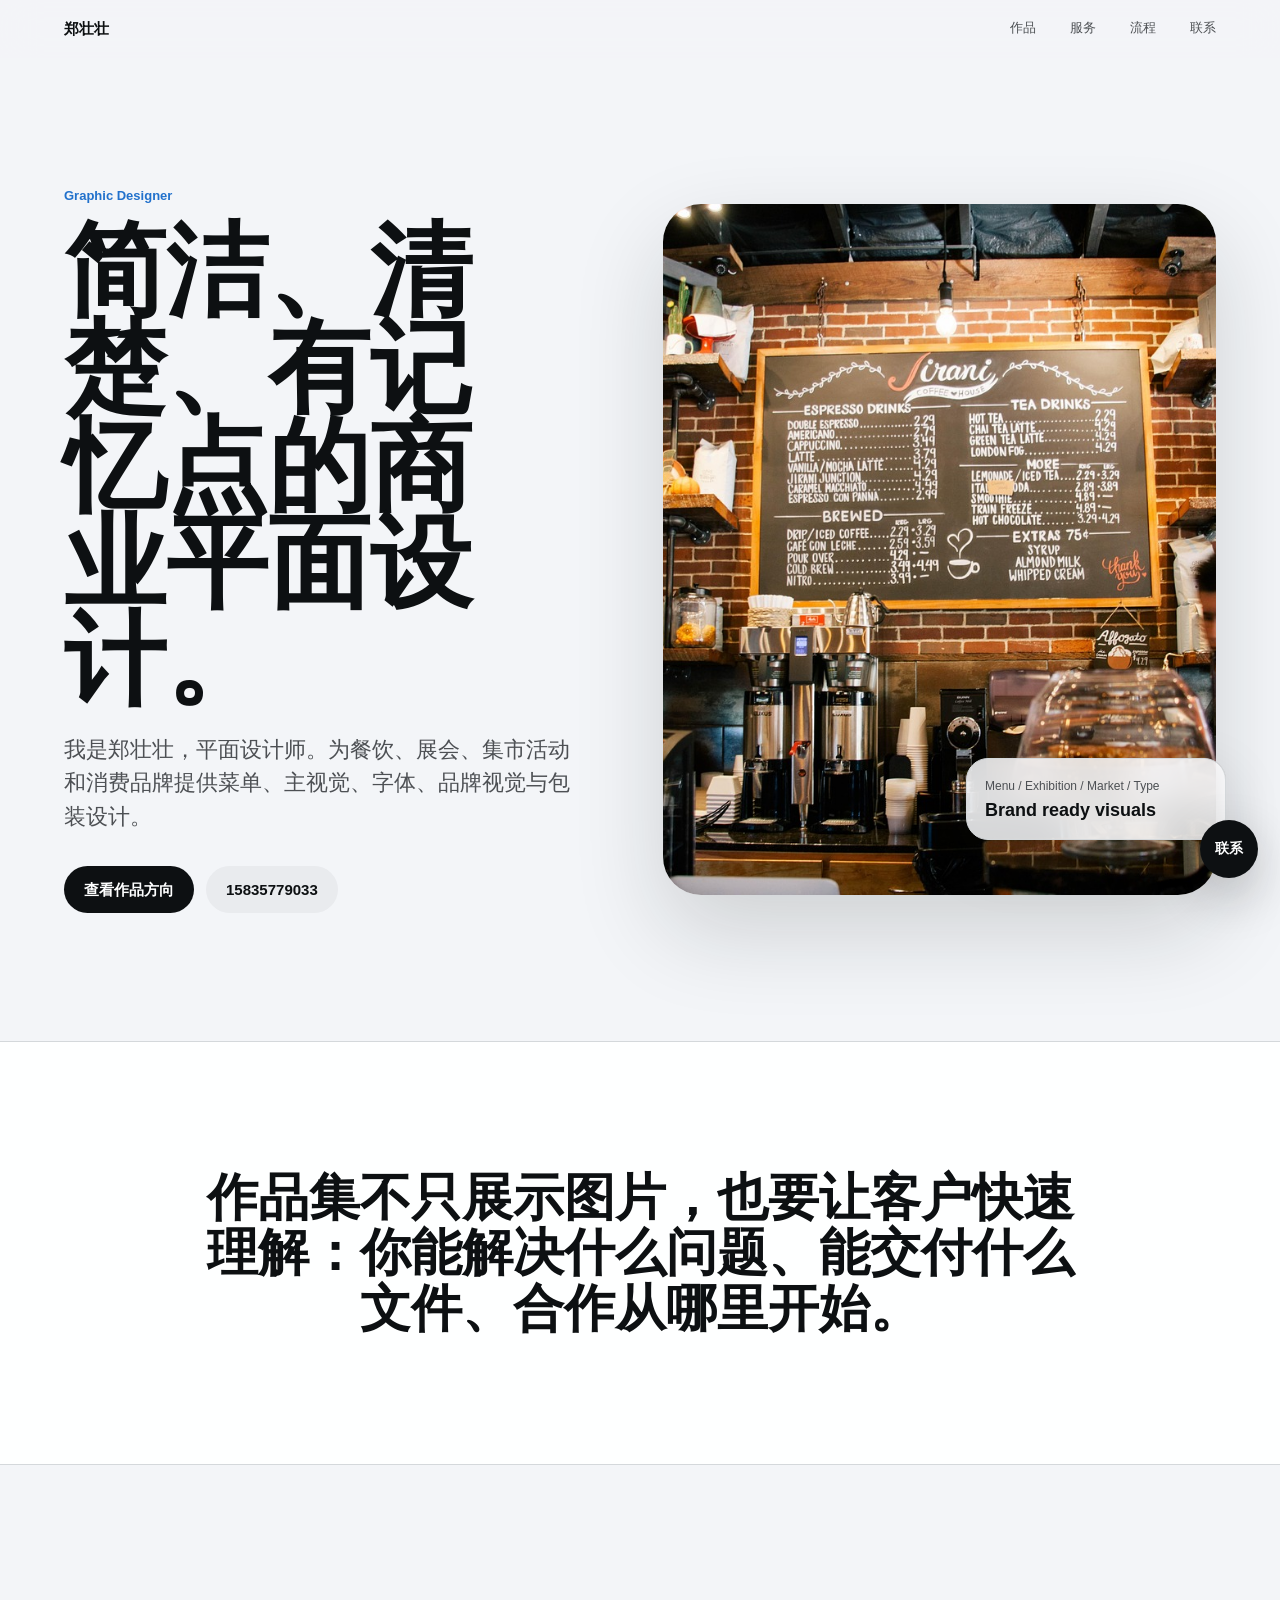
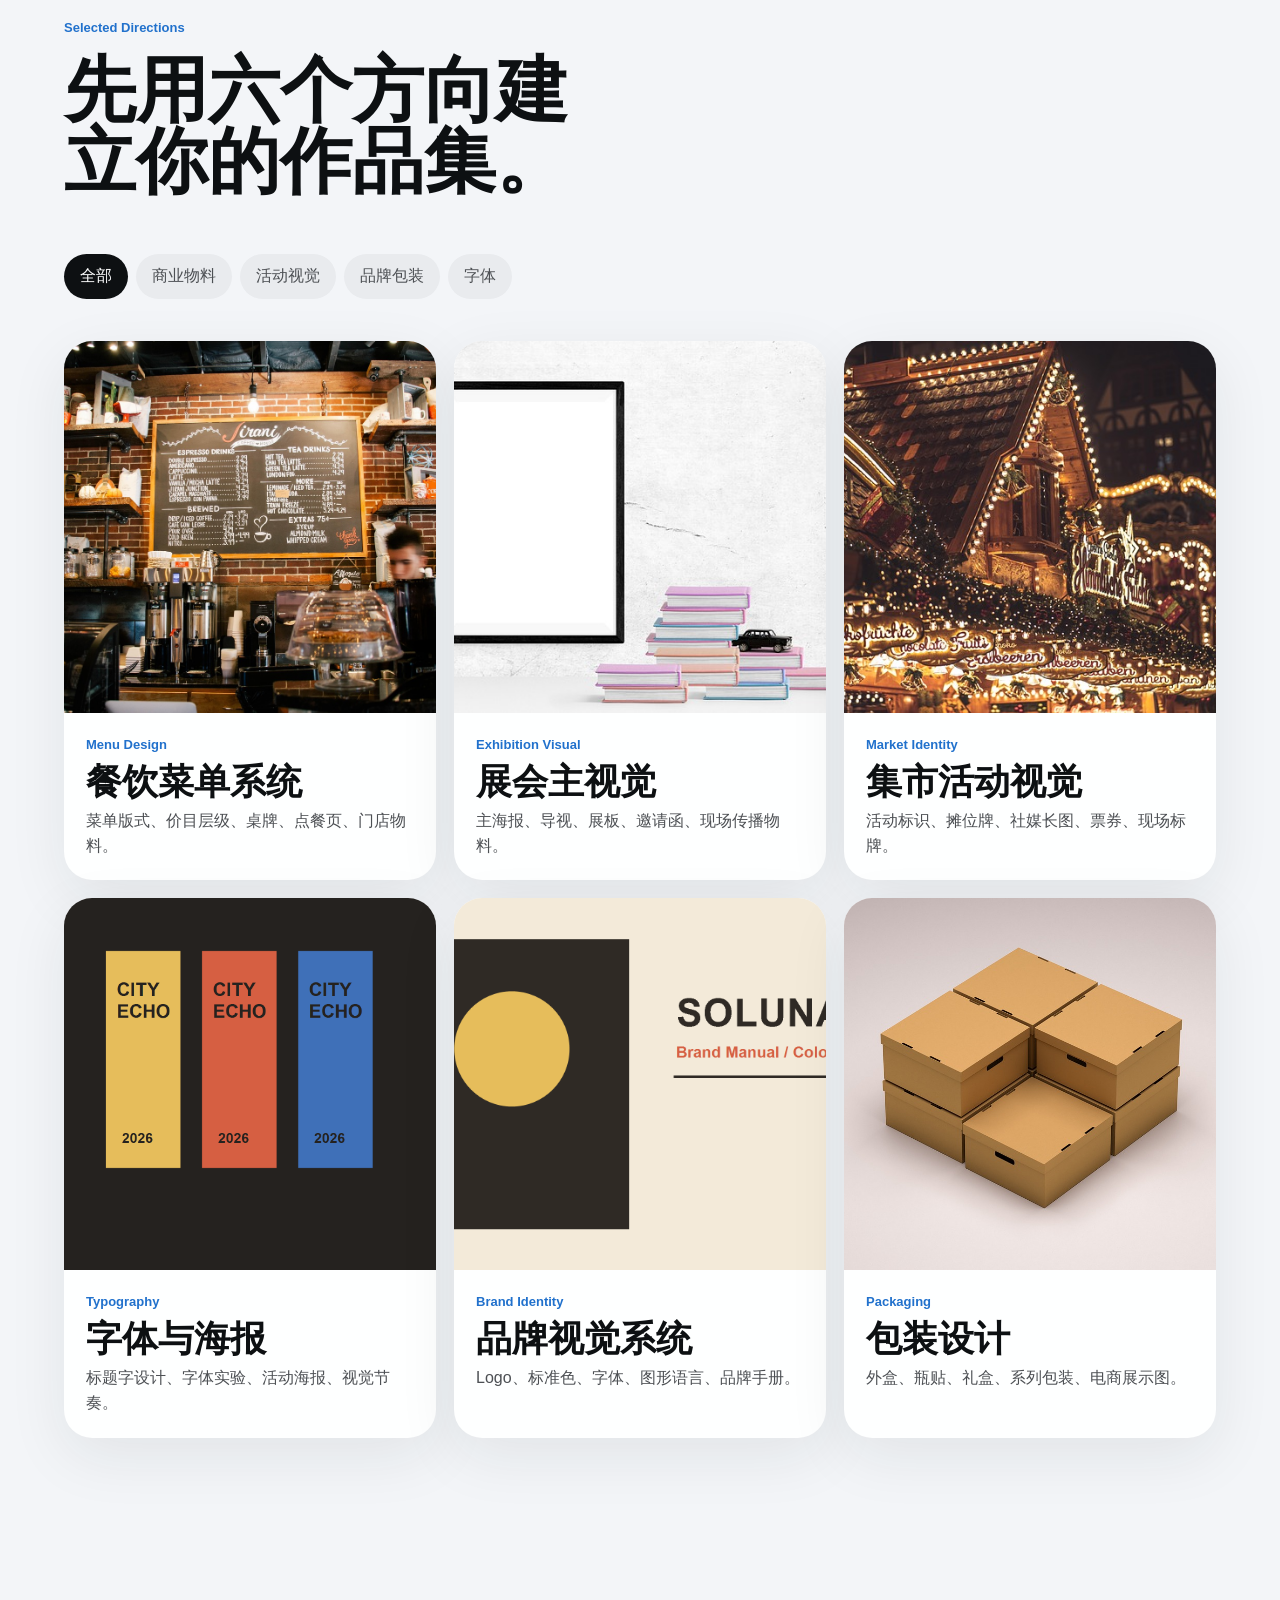
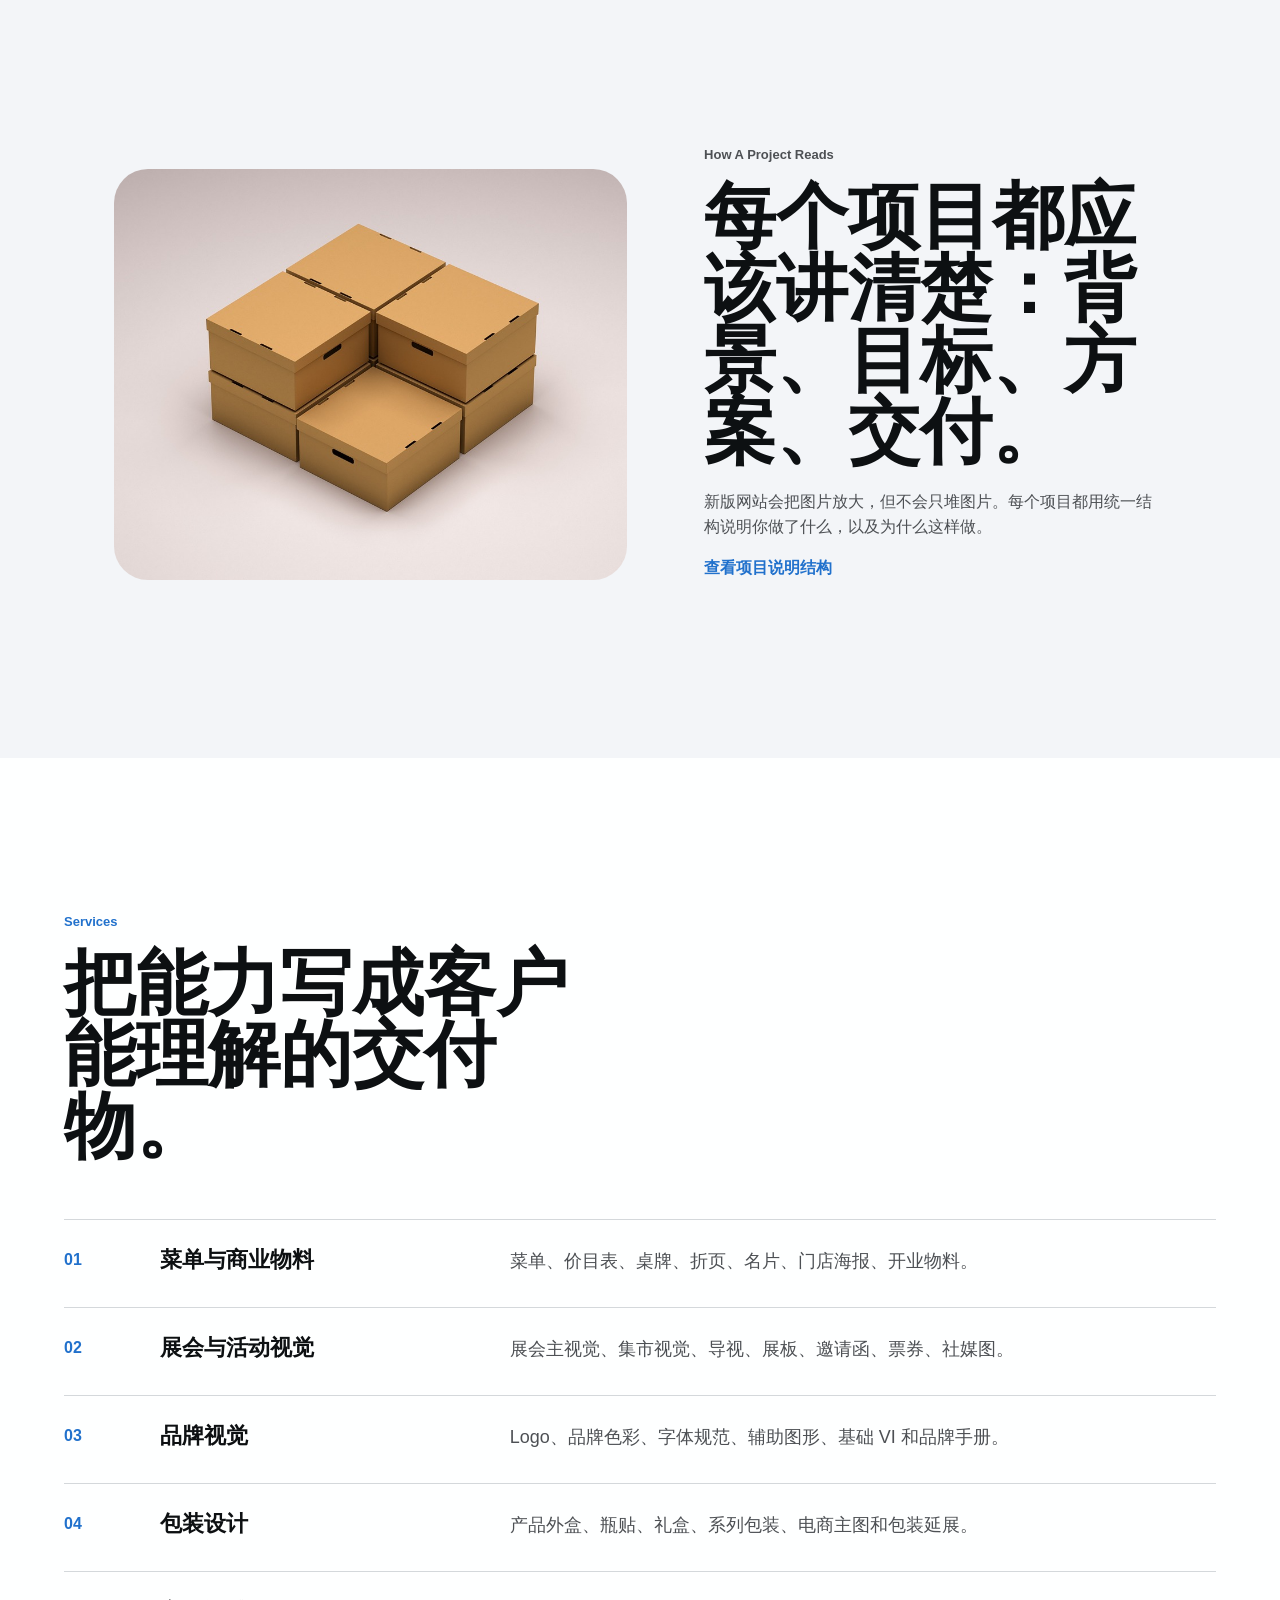
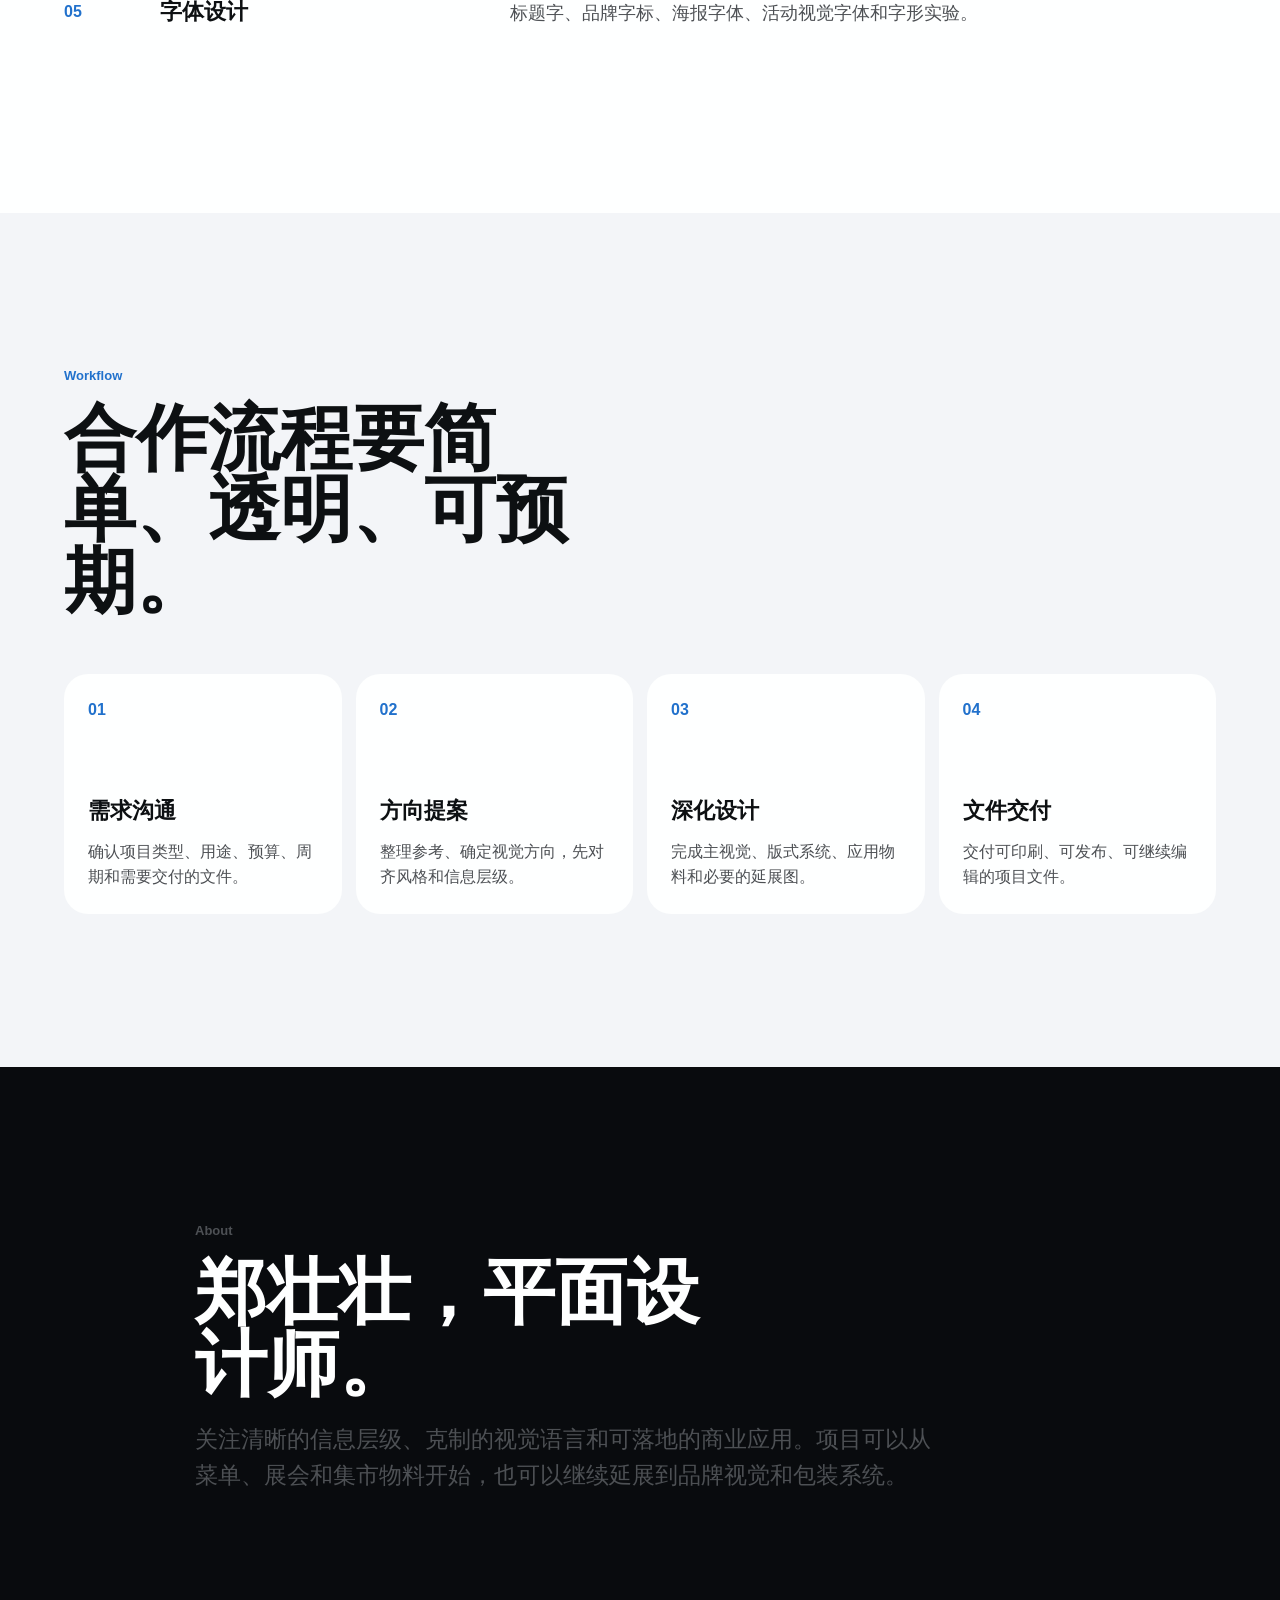
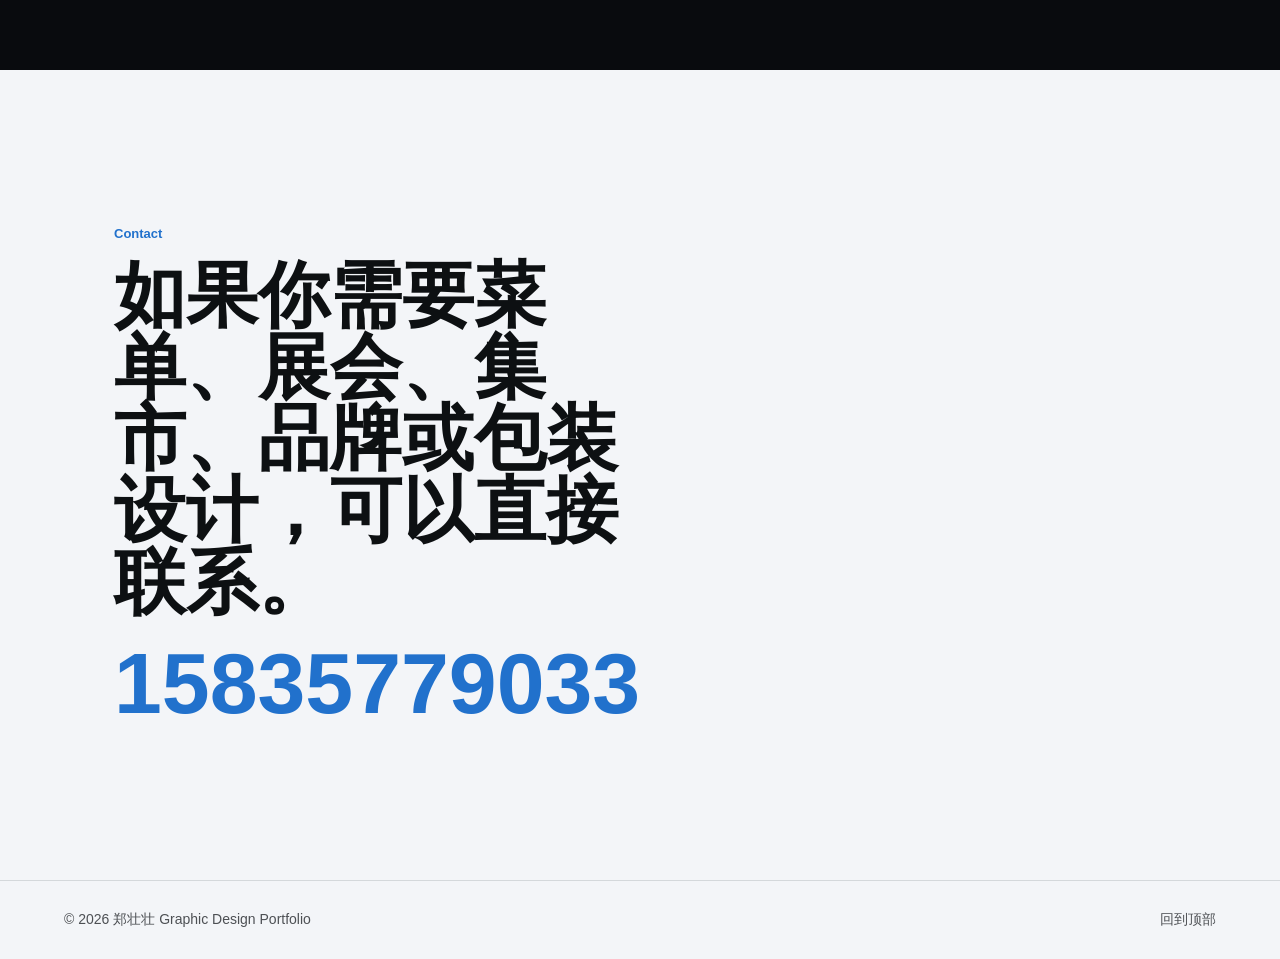
==== index.html @ 6ee05344 "Refine portfolio into minimal client-facing site" ====
<!doctype html>
<html lang="zh-CN">
  <head>
    <meta charset="utf-8" />
    <meta name="viewport" content="width=device-width, initial-scale=1" />
    <meta
      name="description"
      content="郑壮壮，平面设计师。提供菜单、展会、集市、字体设计、品牌视觉与包装设计。"
    />
    <title>郑壮壮 | 平面设计师作品集</title>
    <link rel="icon" href="assets/favicon.svg" type="image/svg+xml" />
    <link rel="stylesheet" href="styles.css" />
  </head>
  <body>
    <header class="site-header" data-elevate>
      <a class="brand" href="#top" aria-label="回到首页">郑壮壮</a>
      <nav class="nav" aria-label="主导航">
        <a href="#work">作品</a>
        <a href="#services">服务</a>
        <a href="#process">流程</a>
        <a href="#contact">联系</a>
      </nav>
    </header>

    <main id="top">
      <section class="hero">
        <div class="hero-copy reveal">
          <p class="kicker">Graphic Designer</p>
          <h1>简洁、清楚、有记忆点的商业平面设计。</h1>
          <p class="lead">
            我是郑壮壮，平面设计师。为餐饮、展会、集市活动和消费品牌提供菜单、主视觉、字体、品牌视觉与包装设计。
          </p>
          <div class="hero-actions">
            <a class="button dark" href="#work">查看作品方向</a>
            <a class="button light" href="tel:15835779033">15835779033</a>
          </div>
        </div>

        <div class="hero-visual reveal" aria-label="作品视觉预览">
          <div class="device-frame">
            <img src="assets/web/menu-cafe.jpg" alt="极简餐饮菜单与桌面视觉参考" />
          </div>
          <div class="floating-note">
            <span>Menu / Exhibition / Market / Type</span>
            <strong>Brand ready visuals</strong>
          </div>
        </div>
      </section>

      <section class="statement reveal" aria-label="设计定位">
        <p>
          作品集不只展示图片，也要让客户快速理解：你能解决什么问题、能交付什么文件、合作从哪里开始。
        </p>
      </section>

      <section class="work-section" id="work" aria-labelledby="work-title">
        <div class="section-head reveal">
          <p class="kicker">Selected Directions</p>
          <h2 id="work-title">先用六个方向建立你的作品集。</h2>
        </div>

        <div class="filter-bar reveal" role="list" aria-label="作品分类筛选">
          <button class="filter is-active" type="button" data-filter="all">全部</button>
          <button class="filter" type="button" data-filter="commercial">商业物料</button>
          <button class="filter" type="button" data-filter="event">活动视觉</button>
          <button class="filter" type="button" data-filter="brand">品牌包装</button>
          <button class="filter" type="button" data-filter="type">字体</button>
        </div>

        <div class="work-grid">
          <article class="work-card reveal" data-category="commercial">
            <img src="assets/web/menu-cafe.jpg" alt="菜单设计参考图" />
            <div class="work-copy">
              <p>Menu Design</p>
              <h3>餐饮菜单系统</h3>
              <span>菜单版式、价目层级、桌牌、点餐页、门店物料。</span>
            </div>
          </article>

          <article class="work-card reveal" data-category="event">
            <img src="assets/web/poster-frame.jpg" alt="展会海报与画框展示参考" />
            <div class="work-copy">
              <p>Exhibition Visual</p>
              <h3>展会主视觉</h3>
              <span>主海报、导视、展板、邀请函、现场传播物料。</span>
            </div>
          </article>

          <article class="work-card reveal" data-category="event">
            <img src="assets/web/market-lights.jpg" alt="夜间集市灯光与摊位氛围参考" />
            <div class="work-copy">
              <p>Market Identity</p>
              <h3>集市活动视觉</h3>
              <span>活动标识、摊位牌、社媒长图、票券、现场标牌。</span>
            </div>
          </article>

          <article class="work-card reveal" data-category="type">
            <img src="assets/poster-work.png" alt="字体海报设计参考" />
            <div class="work-copy">
              <p>Typography</p>
              <h3>字体与海报</h3>
              <span>标题字设计、字体实验、活动海报、视觉节奏。</span>
            </div>
          </article>

          <article class="work-card reveal" data-category="brand">
            <img src="assets/brand-detail.png" alt="品牌视觉系统参考" />
            <div class="work-copy">
              <p>Brand Identity</p>
              <h3>品牌视觉系统</h3>
              <span>Logo、标准色、字体、图形语言、品牌手册。</span>
            </div>
          </article>

          <article class="work-card reveal" data-category="brand">
            <img src="assets/web/packaging-boxes.jpg" alt="包装设计参考图" />
            <div class="work-copy">
              <p>Packaging</p>
              <h3>包装设计</h3>
              <span>外盒、瓶贴、礼盒、系列包装、电商展示图。</span>
            </div>
          </article>
        </div>
      </section>

      <section class="feature-case" aria-labelledby="case-title">
        <div class="case-media reveal">
          <img src="assets/web/packaging-boxes.jpg" alt="简约包装纸盒参考图" />
        </div>
        <div class="case-copy reveal">
          <p class="kicker">How A Project Reads</p>
          <h2 id="case-title">每个项目都应该讲清楚：背景、目标、方案、交付。</h2>
          <p>
            新版网站会把图片放大，但不会只堆图片。每个项目都用统一结构说明你做了什么，以及为什么这样做。
          </p>
          <button class="text-button" type="button" data-expand="case-detail">查看项目说明结构</button>
          <div class="case-detail" id="case-detail">
            <dl>
              <div>
                <dt>项目背景</dt>
                <dd>客户是谁，使用场景是什么，原本遇到什么问题。</dd>
              </div>
              <div>
                <dt>设计目标</dt>
                <dd>提升识别、统一物料、突出价格层级、强化品牌感。</dd>
              </div>
              <div>
                <dt>视觉策略</dt>
                <dd>字体、色彩、版式、图形、材质和应用方式。</dd>
              </div>
              <div>
                <dt>交付内容</dt>
                <dd>源文件、印刷文件、导出图、使用说明或延展模板。</dd>
              </div>
            </dl>
          </div>
        </div>
      </section>

      <section class="services" id="services" aria-labelledby="services-title">
        <div class="section-head reveal">
          <p class="kicker">Services</p>
          <h2 id="services-title">把能力写成客户能理解的交付物。</h2>
        </div>
        <div class="service-list">
          <article class="service-row reveal">
            <span>01</span>
            <h3>菜单与商业物料</h3>
            <p>菜单、价目表、桌牌、折页、名片、门店海报、开业物料。</p>
          </article>
          <article class="service-row reveal">
            <span>02</span>
            <h3>展会与活动视觉</h3>
            <p>展会主视觉、集市视觉、导视、展板、邀请函、票券、社媒图。</p>
          </article>
          <article class="service-row reveal">
            <span>03</span>
            <h3>品牌视觉</h3>
            <p>Logo、品牌色彩、字体规范、辅助图形、基础 VI 和品牌手册。</p>
          </article>
          <article class="service-row reveal">
            <span>04</span>
            <h3>包装设计</h3>
            <p>产品外盒、瓶贴、礼盒、系列包装、电商主图和包装延展。</p>
          </article>
          <article class="service-row reveal">
            <span>05</span>
            <h3>字体设计</h3>
            <p>标题字、品牌字标、海报字体、活动视觉字体和字形实验。</p>
          </article>
        </div>
      </section>

      <section class="process" id="process" aria-labelledby="process-title">
        <div class="section-head reveal">
          <p class="kicker">Workflow</p>
          <h2 id="process-title">合作流程要简单、透明、可预期。</h2>
        </div>
        <div class="steps">
          <div class="step reveal">
            <span>01</span>
            <strong>需求沟通</strong>
            <p>确认项目类型、用途、预算、周期和需要交付的文件。</p>
          </div>
          <div class="step reveal">
            <span>02</span>
            <strong>方向提案</strong>
            <p>整理参考、确定视觉方向，先对齐风格和信息层级。</p>
          </div>
          <div class="step reveal">
            <span>03</span>
            <strong>深化设计</strong>
            <p>完成主视觉、版式系统、应用物料和必要的延展图。</p>
          </div>
          <div class="step reveal">
            <span>04</span>
            <strong>文件交付</strong>
            <p>交付可印刷、可发布、可继续编辑的项目文件。</p>
          </div>
        </div>
      </section>

      <section class="about" aria-labelledby="about-title">
        <div class="about-copy reveal">
          <p class="kicker">About</p>
          <h2 id="about-title">郑壮壮，平面设计师。</h2>
          <p>
            关注清晰的信息层级、克制的视觉语言和可落地的商业应用。项目可以从菜单、展会和集市物料开始，也可以继续延展到品牌视觉和包装系统。
          </p>
        </div>
      </section>

      <section class="contact" id="contact" aria-labelledby="contact-title">
        <p class="kicker reveal">Contact</p>
        <h2 id="contact-title" class="reveal">如果你需要菜单、展会、集市、品牌或包装设计，可以直接联系。</h2>
        <a class="phone reveal" href="tel:15835779033">15835779033</a>
      </section>
    </main>

    <a class="sticky-contact" href="tel:15835779033" aria-label="电话联系郑壮壮">联系</a>

    <footer class="footer">
      <p>© 2026 郑壮壮 Graphic Design Portfolio</p>
      <a href="#top">回到顶部</a>
    </footer>

    <script src="script.js"></script>
  </body>
</html>
---- styles.css ----
:root {
  --page: oklch(97% 0.004 250);
  --surface: oklch(100% 0.003 250);
  --ink: oklch(17% 0.006 250);
  --soft-ink: oklch(43% 0.008 250);
  --hairline: oklch(88% 0.006 250);
  --mist: oklch(94% 0.005 250);
  --blue: oklch(55% 0.16 255);
  --radius: 28px;
  --max: 1180px;
  --gutter: clamp(20px, 5vw, 72px);
  --ease: cubic-bezier(0.16, 1, 0.3, 1);
}

* {
  box-sizing: border-box;
}

html {
  scroll-behavior: smooth;
}

body {
  margin: 0;
  color: var(--ink);
  background: var(--page);
  font-family:
    -apple-system,
    BlinkMacSystemFont,
    "SF Pro Display",
    "Segoe UI",
    "PingFang SC",
    "Microsoft YaHei",
    sans-serif;
  line-height: 1.55;
}

body.no-scroll {
  overflow: hidden;
}

img {
  display: block;
  width: 100%;
}

a {
  color: inherit;
  text-decoration: none;
}

button {
  font: inherit;
}

.site-header {
  position: sticky;
  top: 0;
  z-index: 20;
  display: flex;
  align-items: center;
  justify-content: space-between;
  gap: 24px;
  min-height: 58px;
  padding: 0 var(--gutter);
  background: oklch(97% 0.004 250 / 82%);
  backdrop-filter: blur(18px);
  border-bottom: 1px solid transparent;
  transition:
    border-color 240ms ease,
    background 240ms ease;
}

.site-header.is-elevated {
  border-color: var(--hairline);
  background: oklch(99% 0.003 250 / 88%);
}

.brand {
  font-size: 15px;
  font-weight: 700;
}

.nav {
  display: flex;
  gap: clamp(18px, 3vw, 34px);
  color: var(--soft-ink);
  font-size: 13px;
}

.nav a {
  transition: color 180ms ease;
}

.nav a:hover {
  color: var(--ink);
}

.hero {
  min-height: calc(100svh - 58px);
  display: grid;
  grid-template-columns: minmax(0, 0.92fr) minmax(320px, 1fr);
  gap: clamp(34px, 7vw, 96px);
  align-items: center;
  width: min(100%, 1380px);
  margin: 0 auto;
  padding: clamp(66px, 10vw, 128px) var(--gutter);
}

.kicker {
  margin: 0 0 16px;
  color: var(--blue);
  font-size: 13px;
  font-weight: 700;
}

h1,
h2,
h3,
p {
  margin-top: 0;
}

h1 {
  max-width: 10ch;
  margin-bottom: 24px;
  font-size: clamp(52px, 8vw, 112px);
  font-weight: 760;
  letter-spacing: 0;
  line-height: 0.95;
}

h2 {
  max-width: 13ch;
  margin-bottom: 22px;
  font-size: clamp(38px, 5.6vw, 78px);
  font-weight: 740;
  letter-spacing: 0;
  line-height: 1;
}

h3 {
  margin-bottom: 8px;
  font-size: clamp(24px, 3vw, 36px);
  line-height: 1.05;
}

.lead {
  max-width: 43ch;
  margin-bottom: 32px;
  color: var(--soft-ink);
  font-size: clamp(18px, 1.7vw, 22px);
}

.hero-actions {
  display: flex;
  flex-wrap: wrap;
  gap: 12px;
}

.button {
  display: inline-flex;
  min-height: 46px;
  align-items: center;
  justify-content: center;
  padding: 12px 20px;
  border-radius: 999px;
  font-size: 15px;
  font-weight: 700;
  transition:
    transform 220ms var(--ease),
    background 220ms ease;
}

.button:hover,
.sticky-contact:hover,
.text-button:hover {
  transform: translateY(-2px);
}

.button.dark {
  color: var(--surface);
  background: var(--ink);
}

.button.light {
  color: var(--ink);
  background: var(--mist);
}

.hero-visual {
  position: relative;
}

.device-frame {
  overflow: hidden;
  border-radius: 38px;
  background: var(--surface);
  box-shadow: 0 36px 90px oklch(20% 0.01 250 / 16%);
}

.device-frame img {
  aspect-ratio: 4 / 5;
  object-fit: cover;
  transform: scale(1.01);
}

.floating-note {
  position: absolute;
  right: clamp(-10px, -2vw, -26px);
  bottom: 8%;
  width: min(260px, 72%);
  padding: 18px;
  border: 1px solid var(--hairline);
  border-radius: 22px;
  background: oklch(100% 0.003 250 / 84%);
  backdrop-filter: blur(16px);
  box-shadow: 0 20px 60px oklch(20% 0.01 250 / 14%);
}

.floating-note span {
  display: block;
  margin-bottom: 6px;
  color: var(--soft-ink);
  font-size: 12px;
}

.floating-note strong {
  display: block;
  font-size: 18px;
  line-height: 1.1;
}

.statement {
  display: grid;
  place-items: center;
  padding: clamp(72px, 10vw, 136px) var(--gutter);
  border-block: 1px solid var(--hairline);
  background: var(--surface);
}

.statement p {
  max-width: 880px;
  margin: 0;
  text-align: center;
  font-size: clamp(26px, 4vw, 56px);
  font-weight: 720;
  line-height: 1.08;
}

.work-section,
.services,
.process,
.about,
.contact,
.feature-case {
  padding: clamp(82px, 12vw, 156px) var(--gutter);
}

.section-head,
.work-grid,
.service-list,
.steps,
.feature-case,
.about-copy,
.contact {
  width: min(var(--max), 100%);
  margin-inline: auto;
}

.section-head {
  margin-bottom: clamp(30px, 5vw, 56px);
}

.filter-bar {
  width: min(var(--max), 100%);
  display: flex;
  flex-wrap: wrap;
  gap: 8px;
  margin: 0 auto clamp(22px, 4vw, 42px);
}

.filter {
  border: 0;
  border-radius: 999px;
  padding: 10px 16px;
  color: var(--soft-ink);
  background: var(--mist);
  cursor: pointer;
  transition:
    color 200ms ease,
    background 200ms ease,
    transform 220ms var(--ease);
}

.filter:hover {
  transform: translateY(-1px);
}

.filter.is-active {
  color: var(--surface);
  background: var(--ink);
}

.work-grid {
  display: grid;
  grid-template-columns: repeat(3, minmax(0, 1fr));
  gap: 18px;
}

.work-card {
  overflow: hidden;
  border-radius: var(--radius);
  background: var(--surface);
  box-shadow: 0 18px 60px oklch(25% 0.008 250 / 8%);
  transition:
    transform 420ms var(--ease),
    opacity 260ms ease,
    box-shadow 420ms var(--ease);
}

.work-card:hover {
  transform: translateY(-6px);
  box-shadow: 0 30px 80px oklch(25% 0.008 250 / 13%);
}

.work-card.is-hidden {
  display: none;
}

.work-card img {
  aspect-ratio: 1 / 1;
  object-fit: cover;
  transition: transform 700ms var(--ease);
}

.work-card:hover img {
  transform: scale(1.04);
}

.work-copy {
  padding: 22px;
}

.work-copy p {
  margin-bottom: 8px;
  color: var(--blue);
  font-size: 13px;
  font-weight: 700;
}

.work-copy span,
.service-row p,
.step p,
.about-copy p,
.case-copy p,
.case-detail dd {
  color: var(--soft-ink);
}

.feature-case {
  display: grid;
  grid-template-columns: minmax(320px, 1fr) minmax(320px, 0.9fr);
  gap: clamp(30px, 6vw, 86px);
  align-items: center;
}

.case-media {
  overflow: hidden;
  border-radius: 34px;
  background: var(--mist);
}

.case-media img {
  aspect-ratio: 5 / 4;
  object-fit: cover;
}

.text-button {
  border: 0;
  padding: 0;
  color: var(--blue);
  background: transparent;
  font-weight: 700;
  cursor: pointer;
  transition: transform 220ms var(--ease);
}

.case-detail {
  display: grid;
  grid-template-rows: 0fr;
  margin-top: 24px;
  overflow: hidden;
  transition: grid-template-rows 420ms var(--ease);
}

.case-detail.is-open {
  grid-template-rows: 1fr;
}

.case-detail dl {
  min-height: 0;
  margin: 0;
}

.case-detail div,
.service-row {
  display: grid;
  grid-template-columns: 64px minmax(190px, 0.45fr) minmax(240px, 1fr);
  gap: clamp(16px, 3vw, 32px);
  align-items: start;
  padding: 28px 0;
  border-top: 1px solid var(--hairline);
}

.case-detail dt,
.service-row h3 {
  font-size: 22px;
  font-weight: 720;
}

.case-detail dd {
  margin: 0;
}

.services {
  background: var(--surface);
}

.service-row span,
.step span {
  color: var(--blue);
  font-weight: 800;
}

.service-row p {
  margin: 0;
  font-size: 18px;
}

.steps {
  display: grid;
  grid-template-columns: repeat(4, minmax(0, 1fr));
  gap: 14px;
}

.step {
  min-height: 240px;
  display: flex;
  flex-direction: column;
  justify-content: space-between;
  padding: 24px;
  border-radius: 24px;
  background: var(--surface);
}

.step strong {
  display: block;
  margin-top: auto;
  font-size: 22px;
}

.step p {
  margin: 12px 0 0;
}

.about {
  background: oklch(15% 0.006 250);
  color: var(--surface);
}

.about-copy {
  max-width: 890px;
}

.about-copy p:not(.kicker) {
  max-width: 58ch;
  font-size: clamp(18px, 1.8vw, 23px);
}

.contact {
  min-height: 70svh;
  display: flex;
  flex-direction: column;
  justify-content: center;
}

.contact h2 {
  max-width: 13ch;
}

.phone {
  width: fit-content;
  color: var(--blue);
  font-size: clamp(34px, 7vw, 86px);
  font-weight: 760;
  line-height: 1;
}

.sticky-contact {
  position: fixed;
  right: 22px;
  bottom: 22px;
  z-index: 25;
  display: grid;
  width: 58px;
  height: 58px;
  place-items: center;
  border-radius: 999px;
  color: var(--surface);
  background: var(--ink);
  font-size: 14px;
  font-weight: 800;
  box-shadow: 0 18px 50px oklch(20% 0.01 250 / 24%);
  transition: transform 220ms var(--ease);
}

.footer {
  display: flex;
  justify-content: space-between;
  gap: 18px;
  padding: 28px var(--gutter);
  border-top: 1px solid var(--hairline);
  color: var(--soft-ink);
  font-size: 14px;
}

.footer p {
  margin: 0;
}

.reveal {
  transform: translateY(28px);
  opacity: 0;
  transition:
    transform 820ms var(--ease),
    opacity 820ms var(--ease);
}

.reveal.is-visible {
  transform: translateY(0);
  opacity: 1;
}

@media (max-width: 980px) {
  .hero,
  .feature-case,
  .work-grid,
  .steps {
    grid-template-columns: 1fr;
  }

  .work-card img {
    aspect-ratio: 16 / 11;
  }

  .steps {
    gap: 10px;
  }

  .step {
    min-height: 190px;
  }
}

@media (max-width: 700px) {
  .site-header {
    align-items: flex-start;
    min-height: 74px;
    padding-top: 16px;
  }

  .nav {
    gap: 14px;
    font-size: 12px;
  }

  .hero {
    min-height: auto;
    padding-top: 54px;
  }

  h1 {
    font-size: clamp(48px, 15vw, 72px);
  }

  .hero-actions,
  .button {
    width: 100%;
  }

  .floating-note {
    left: 16px;
    right: 16px;
    width: auto;
  }

  .statement p {
    text-align: left;
  }

  .case-detail div,
  .service-row {
    grid-template-columns: 1fr;
    gap: 8px;
  }

  .phone {
    font-size: clamp(36px, 11vw, 56px);
  }

  .sticky-contact {
    right: 16px;
    bottom: 16px;
  }

  .footer {
    flex-direction: column;
  }
}

@media (prefers-reduced-motion: reduce) {
  *,
  *::before,
  *::after {
    scroll-behavior: auto !important;
    animation-duration: 0.01ms !important;
    animation-iteration-count: 1 !important;
    transition-duration: 0.01ms !important;
  }
}
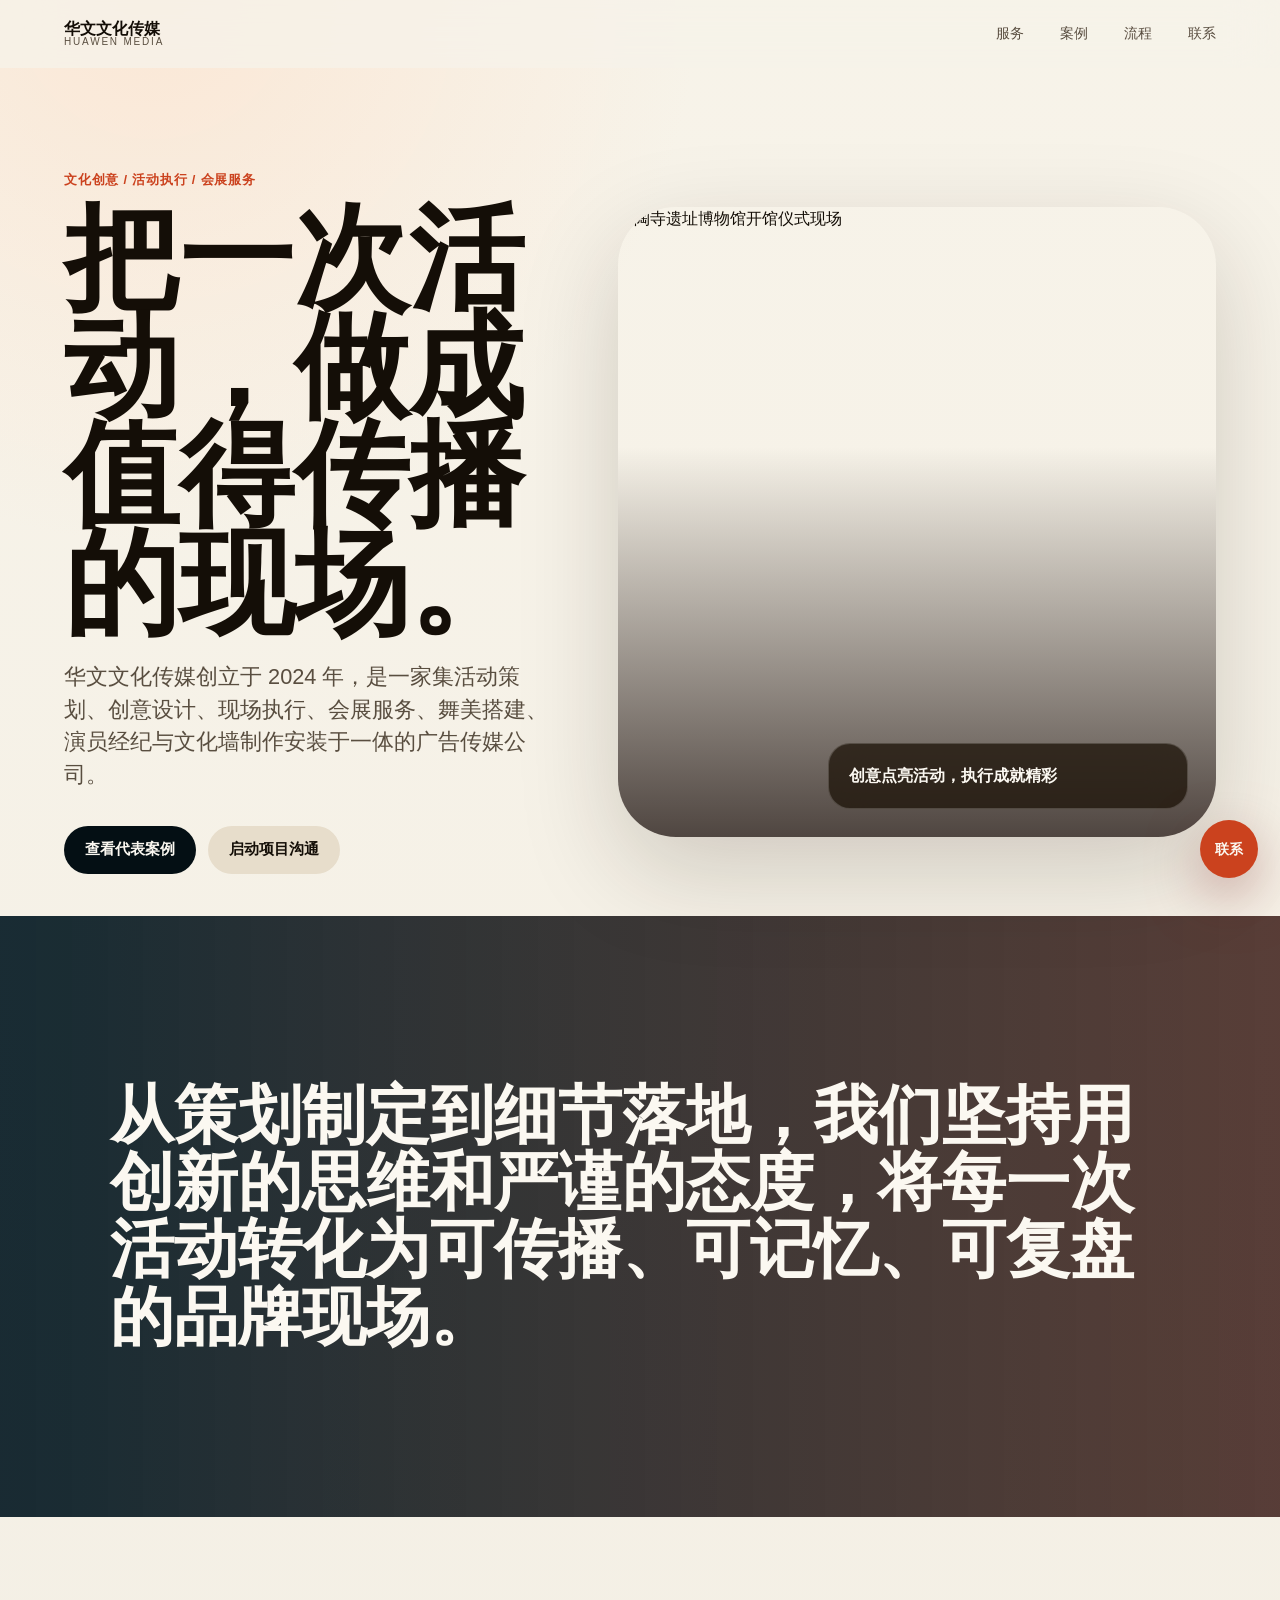
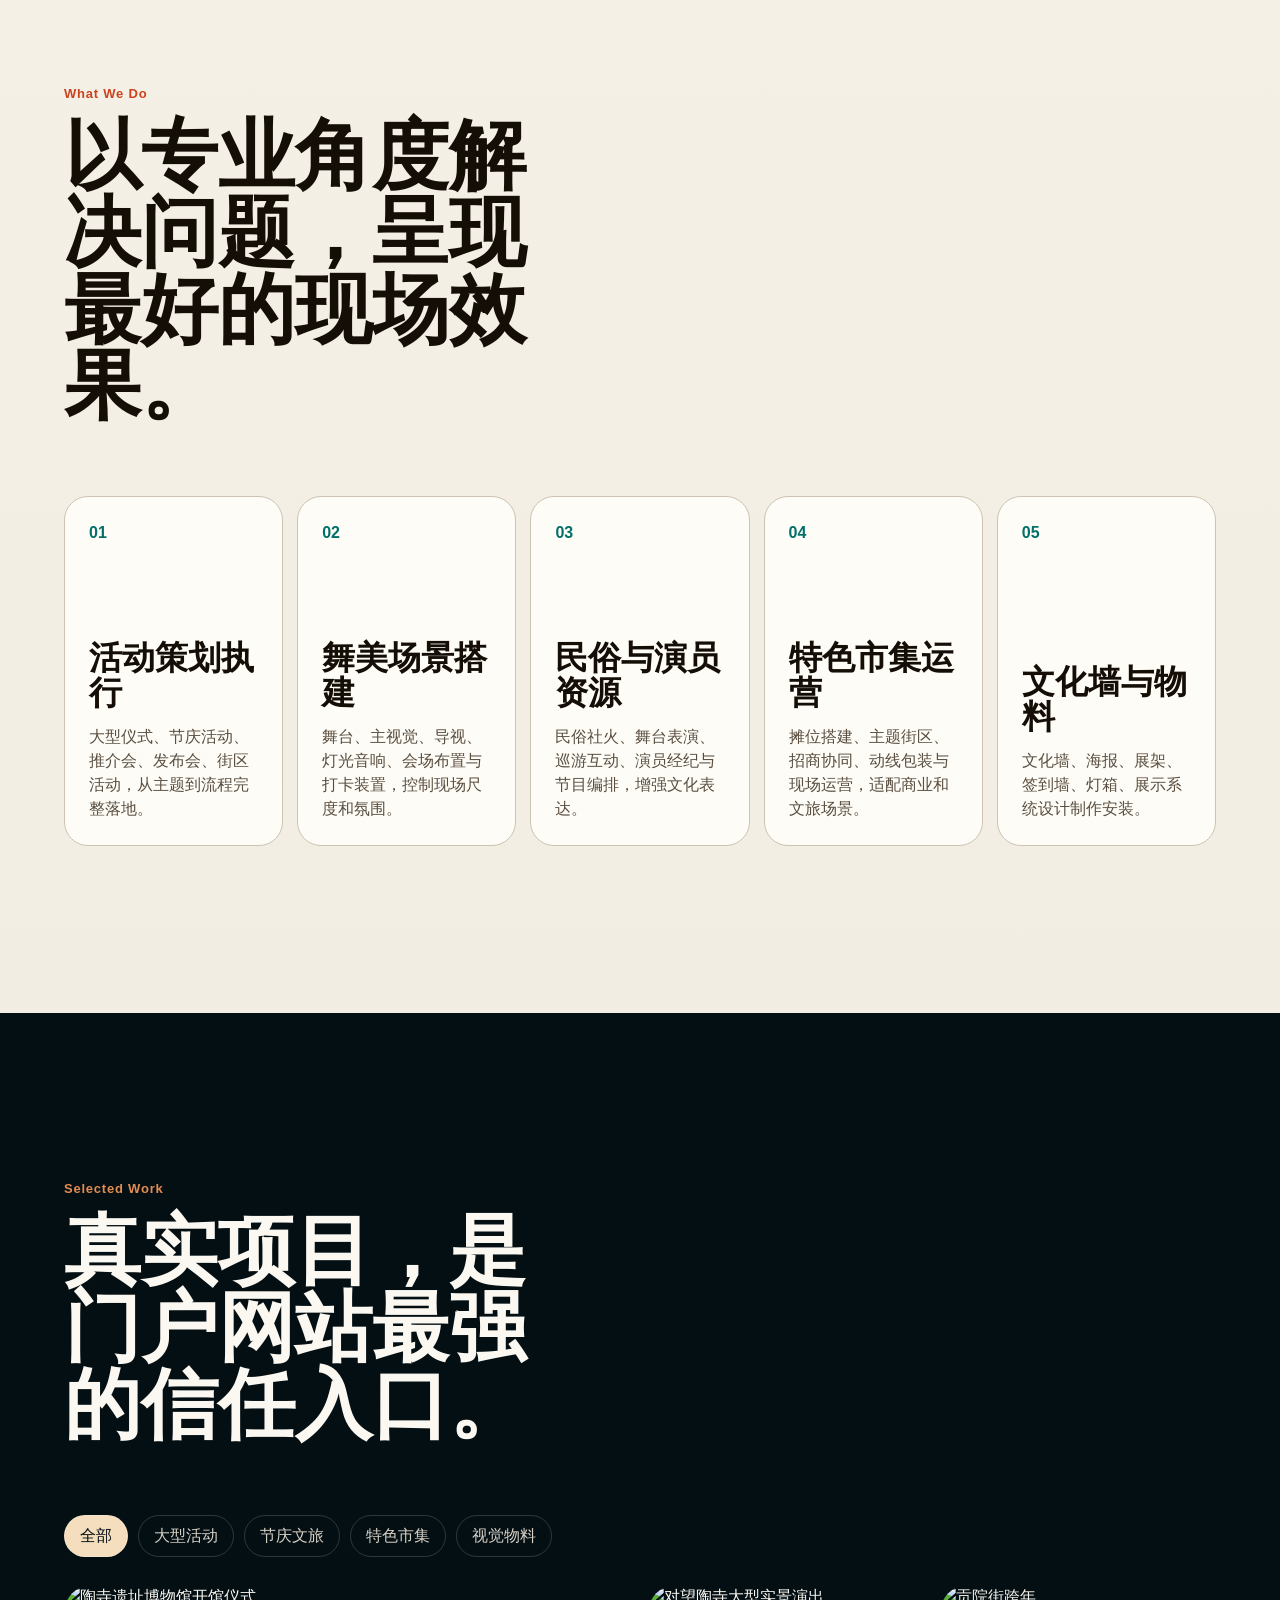
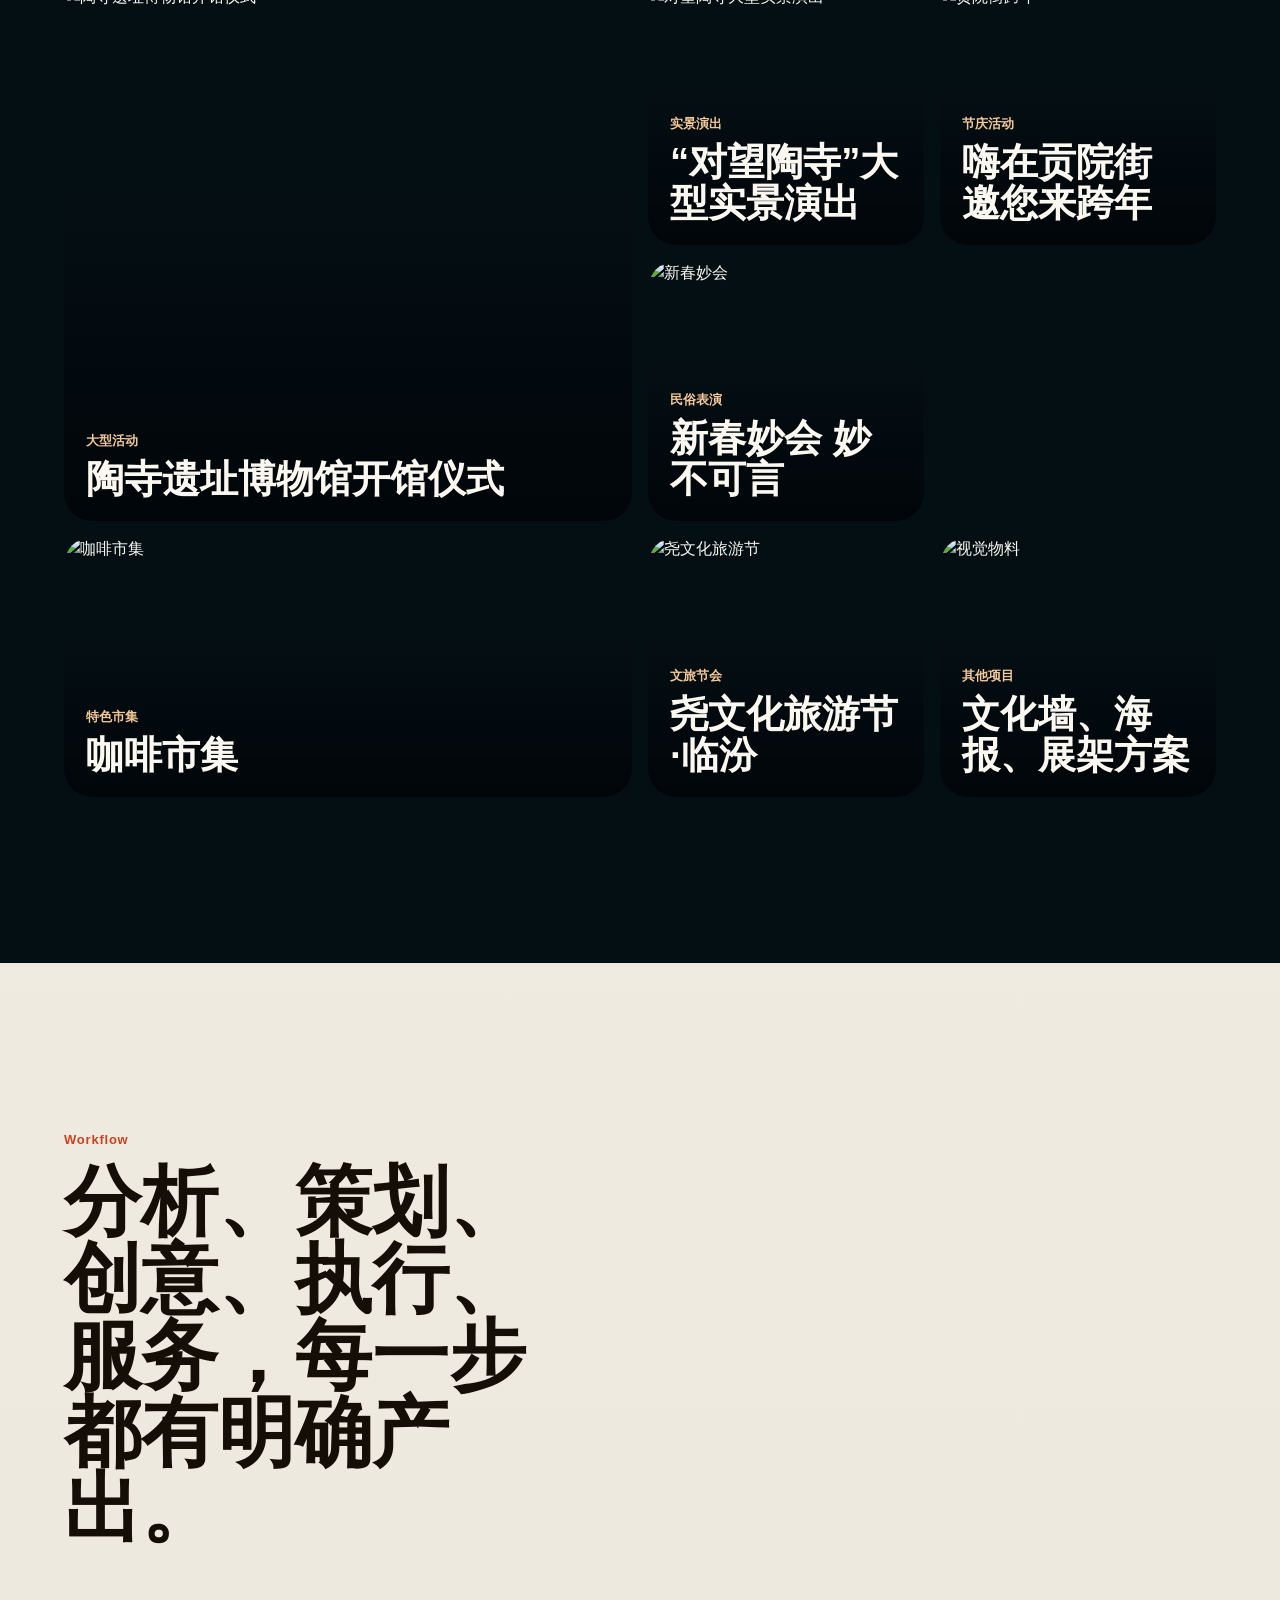
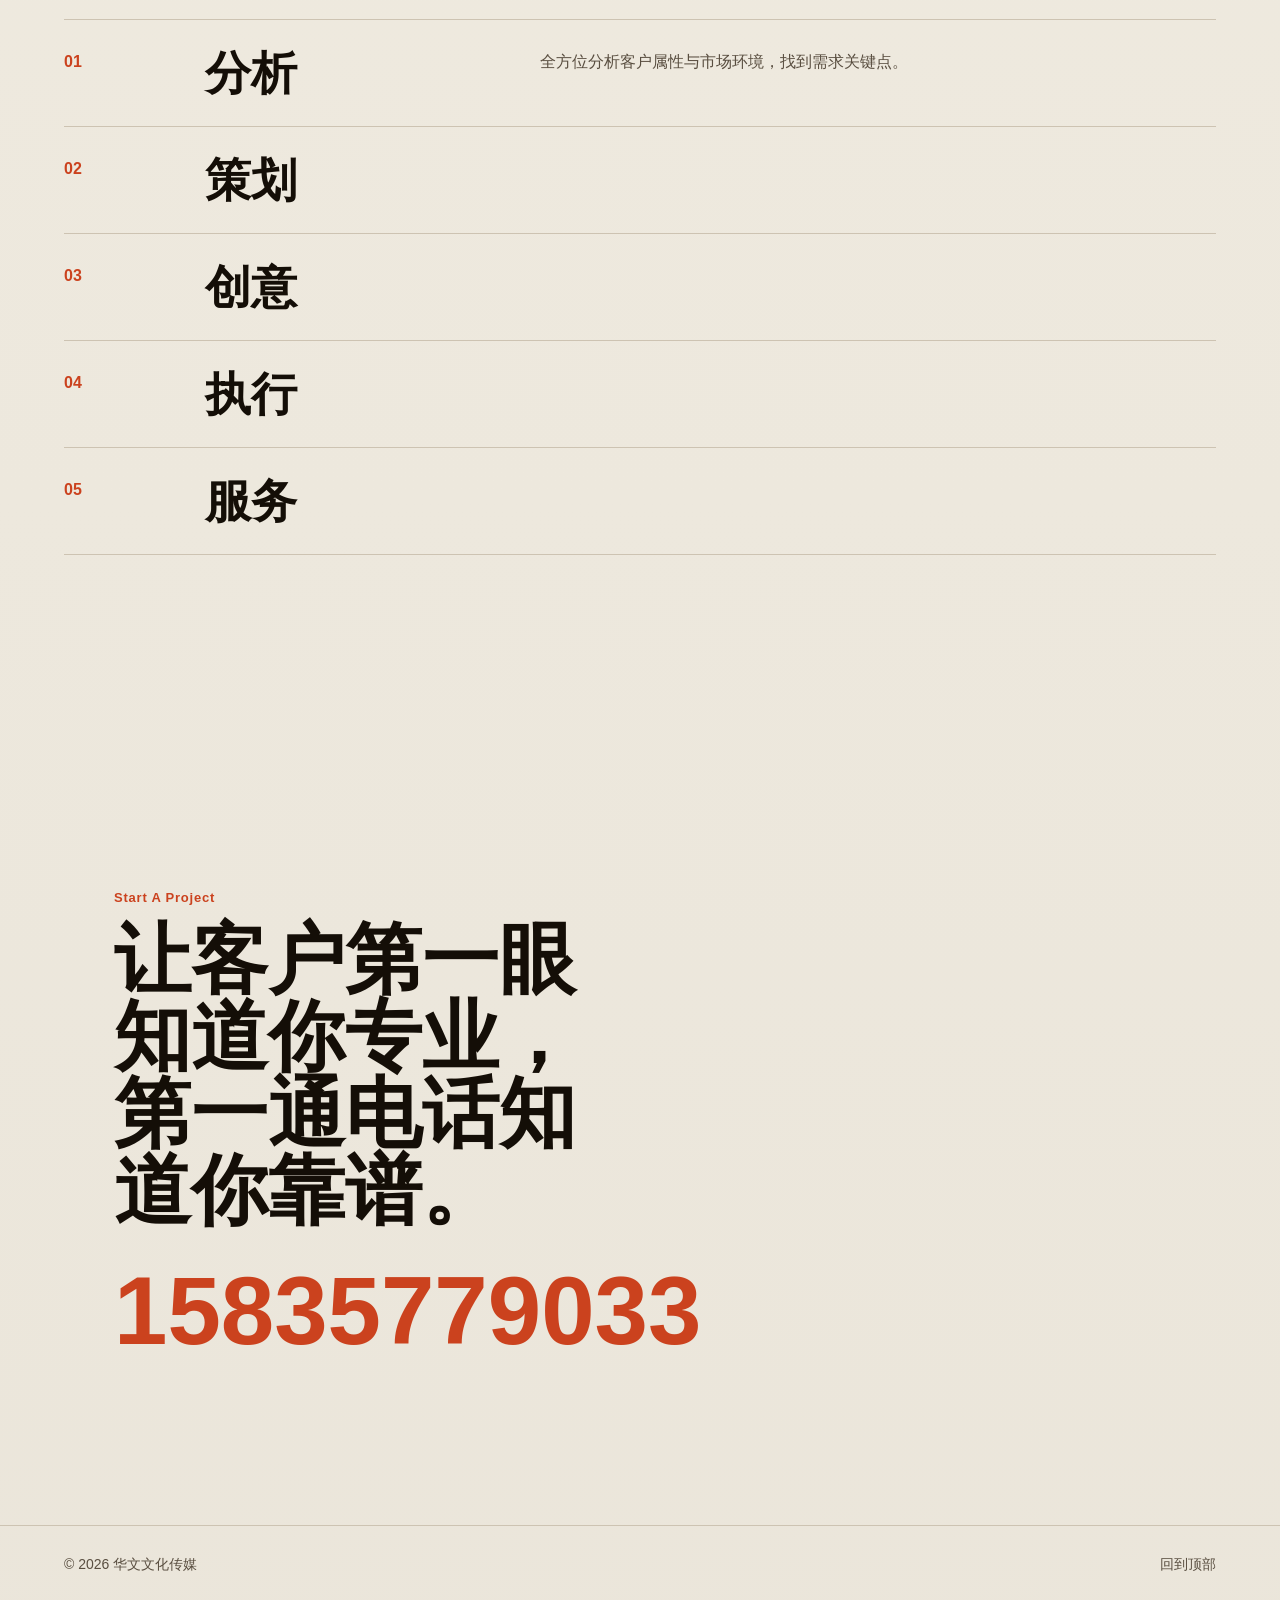
==== commit 1a88a9d0: "Rebuild portfolio as premium visual framework" ====
--- a/index.html
+++ b/index.html
@@ -3,20 +3,17 @@
   <head>
     <meta charset="utf-8" />
     <meta name="viewport" content="width=device-width, initial-scale=1" />
-    <meta
-      name="description"
-      content="郑壮壮，平面设计师。提供菜单、展会、集市、字体设计、品牌视觉与包装设计。"
-    />
-    <title>郑壮壮 | 平面设计师作品集</title>
-    <link rel="icon" href="assets/favicon.svg" type="image/svg+xml" />
-    <link rel="stylesheet" href="styles.css" />
+    <meta name="description" content="华文文化传媒，活动策划执行、会展服务、舞美搭建、演员资源、文化墙设计制作安装。" />
+    <title>华文文化传媒 | 创意点亮活动，执行成就精彩</title>
+    <link rel="stylesheet" href="styles.css?v=huawen" />
   </head>
   <body>
-    <header class="site-header" data-elevate>
-      <a class="brand" href="#top" aria-label="回到首页">郑壮壮</a>
-      <nav class="nav" aria-label="主导航">
-        <a href="#work">作品</a>
+    <div class="progress" aria-hidden="true"></div>
+    <header class="header">
+      <a class="brand" href="#top"><strong>华文文化传媒</strong><span>HUAWEN MEDIA</span></a>
+      <nav>
         <a href="#services">服务</a>
+        <a href="#cases">案例</a>
         <a href="#process">流程</a>
         <a href="#contact">联系</a>
       </nav>
@@ -24,227 +21,85 @@
 
     <main id="top">
       <section class="hero">
-        <div class="hero-copy reveal">
-          <p class="kicker">Graphic Designer</p>
-          <h1>简洁、清楚、有记忆点的商业平面设计。</h1>
-          <p class="lead">
-            我是郑壮壮，平面设计师。为餐饮、展会、集市活动和消费品牌提供菜单、主视觉、字体、品牌视觉与包装设计。
-          </p>
-          <div class="hero-actions">
-            <a class="button dark" href="#work">查看作品方向</a>
-            <a class="button light" href="tel:15835779033">15835779033</a>
+        <div class="hero-copy">
+          <p class="eyebrow">文化创意 / 活动执行 / 会展服务</p>
+          <h1>把一次活动，做成值得传播的现场。</h1>
+          <p class="lead">华文文化传媒创立于 2024 年，是一家集活动策划、创意设计、现场执行、会展服务、舞美搭建、演员经纪与文化墙制作安装于一体的广告传媒公司。</p>
+          <div class="actions">
+            <a class="btn primary" href="#cases">查看代表案例</a>
+            <a class="btn secondary" href="#contact">启动项目沟通</a>
           </div>
         </div>
+        <figure class="hero-media">
+          <img src="assets/huawen/pdf-p04-01.jpg" alt="陶寺遗址博物馆开馆仪式现场" />
+          <figcaption>创意点亮活动，执行成就精彩</figcaption>
+        </figure>
+      </section>
 
-        <div class="hero-visual reveal" aria-label="作品视觉预览">
-          <div class="device-frame">
-            <img src="assets/web/menu-cafe.jpg" alt="极简餐饮菜单与桌面视觉参考" />
-          </div>
-          <div class="floating-note">
-            <span>Menu / Exhibition / Market / Type</span>
-            <strong>Brand ready visuals</strong>
-          </div>
+      <section class="statement">
+        <p>从策划制定到细节落地，我们坚持用创新的思维和严谨的态度，将每一次活动转化为可传播、可记忆、可复盘的品牌现场。</p>
+      </section>
+
+      <section class="section" id="services">
+        <div class="section-title">
+          <p class="eyebrow">What We Do</p>
+          <h2>以专业角度解决问题，呈现最好的现场效果。</h2>
+        </div>
+        <div class="cards">
+          <article><span>01</span><h3>活动策划执行</h3><p>大型仪式、节庆活动、推介会、发布会、街区活动，从主题到流程完整落地。</p></article>
+          <article><span>02</span><h3>舞美场景搭建</h3><p>舞台、主视觉、导视、灯光音响、会场布置与打卡装置，控制现场尺度和氛围。</p></article>
+          <article><span>03</span><h3>民俗与演员资源</h3><p>民俗社火、舞台表演、巡游互动、演员经纪与节目编排，增强文化表达。</p></article>
+          <article><span>04</span><h3>特色市集运营</h3><p>摊位搭建、主题街区、招商协同、动线包装与现场运营，适配商业和文旅场景。</p></article>
+          <article><span>05</span><h3>文化墙与物料</h3><p>文化墙、海报、展架、签到墙、灯箱、展示系统设计制作安装。</p></article>
         </div>
       </section>
 
-      <section class="statement reveal" aria-label="设计定位">
-        <p>
-          作品集不只展示图片，也要让客户快速理解：你能解决什么问题、能交付什么文件、合作从哪里开始。
-        </p>
-      </section>
-
-      <section class="work-section" id="work" aria-labelledby="work-title">
-        <div class="section-head reveal">
-          <p class="kicker">Selected Directions</p>
-          <h2 id="work-title">先用六个方向建立你的作品集。</h2>
+      <section class="section cases" id="cases">
+        <div class="section-title">
+          <p class="eyebrow">Selected Work</p>
+          <h2>真实项目，是门户网站最强的信任入口。</h2>
         </div>
-
-        <div class="filter-bar reveal" role="list" aria-label="作品分类筛选">
-          <button class="filter is-active" type="button" data-filter="all">全部</button>
-          <button class="filter" type="button" data-filter="commercial">商业物料</button>
-          <button class="filter" type="button" data-filter="event">活动视觉</button>
-          <button class="filter" type="button" data-filter="brand">品牌包装</button>
-          <button class="filter" type="button" data-filter="type">字体</button>
+        <div class="filters">
+          <button class="active" data-filter="all">全部</button>
+          <button data-filter="large">大型活动</button>
+          <button data-filter="festival">节庆文旅</button>
+          <button data-filter="market">特色市集</button>
+          <button data-filter="visual">视觉物料</button>
         </div>
-
-        <div class="work-grid">
-          <article class="work-card reveal" data-category="commercial">
-            <img src="assets/web/menu-cafe.jpg" alt="菜单设计参考图" />
-            <div class="work-copy">
-              <p>Menu Design</p>
-              <h3>餐饮菜单系统</h3>
-              <span>菜单版式、价目层级、桌牌、点餐页、门店物料。</span>
-            </div>
-          </article>
-
-          <article class="work-card reveal" data-category="event">
-            <img src="assets/web/poster-frame.jpg" alt="展会海报与画框展示参考" />
-            <div class="work-copy">
-              <p>Exhibition Visual</p>
-              <h3>展会主视觉</h3>
-              <span>主海报、导视、展板、邀请函、现场传播物料。</span>
-            </div>
-          </article>
-
-          <article class="work-card reveal" data-category="event">
-            <img src="assets/web/market-lights.jpg" alt="夜间集市灯光与摊位氛围参考" />
-            <div class="work-copy">
-              <p>Market Identity</p>
-              <h3>集市活动视觉</h3>
-              <span>活动标识、摊位牌、社媒长图、票券、现场标牌。</span>
-            </div>
-          </article>
-
-          <article class="work-card reveal" data-category="type">
-            <img src="assets/poster-work.png" alt="字体海报设计参考" />
-            <div class="work-copy">
-              <p>Typography</p>
-              <h3>字体与海报</h3>
-              <span>标题字设计、字体实验、活动海报、视觉节奏。</span>
-            </div>
-          </article>
-
-          <article class="work-card reveal" data-category="brand">
-            <img src="assets/brand-detail.png" alt="品牌视觉系统参考" />
-            <div class="work-copy">
-              <p>Brand Identity</p>
-              <h3>品牌视觉系统</h3>
-              <span>Logo、标准色、字体、图形语言、品牌手册。</span>
-            </div>
-          </article>
-
-          <article class="work-card reveal" data-category="brand">
-            <img src="assets/web/packaging-boxes.jpg" alt="包装设计参考图" />
-            <div class="work-copy">
-              <p>Packaging</p>
-              <h3>包装设计</h3>
-              <span>外盒、瓶贴、礼盒、系列包装、电商展示图。</span>
-            </div>
-          </article>
+        <div class="case-grid">
+          <article class="case large" data-type="large"><img src="assets/huawen/pdf-p04-01.jpg" alt="陶寺遗址博物馆开馆仪式" /><div><span>大型活动</span><h3>陶寺遗址博物馆开馆仪式</h3></div></article>
+          <article class="case" data-type="large"><img src="assets/huawen/pdf-p05-03.jpg" alt="对望陶寺大型实景演出" /><div><span>实景演出</span><h3>“对望陶寺”大型实景演出</h3></div></article>
+          <article class="case" data-type="festival"><img src="assets/huawen/pdf-p07-03.jpg" alt="贡院街跨年" /><div><span>节庆活动</span><h3>嗨在贡院街 邀您来跨年</h3></div></article>
+          <article class="case" data-type="festival"><img src="assets/huawen/pdf-p08-01.jpg" alt="新春妙会" /><div><span>民俗表演</span><h3>新春妙会 妙不可言</h3></div></article>
+          <article class="case wide" data-type="market"><img src="assets/huawen/pdf-p10-01.jpg" alt="咖啡市集" /><div><span>特色市集</span><h3>咖啡市集</h3></div></article>
+          <article class="case" data-type="festival"><img src="assets/huawen/pdf-p11-03.jpg" alt="尧文化旅游节" /><div><span>文旅节会</span><h3>尧文化旅游节·临汾</h3></div></article>
+          <article class="case" data-type="visual"><img src="assets/huawen/pdf-p15-03.jpg" alt="视觉物料" /><div><span>其他项目</span><h3>文化墙、海报、展架方案</h3></div></article>
         </div>
       </section>
 
-      <section class="feature-case" aria-labelledby="case-title">
-        <div class="case-media reveal">
-          <img src="assets/web/packaging-boxes.jpg" alt="简约包装纸盒参考图" />
+      <section class="section process" id="process">
+        <div class="section-title">
+          <p class="eyebrow">Workflow</p>
+          <h2>分析、策划、创意、执行、服务，每一步都有明确产出。</h2>
         </div>
-        <div class="case-copy reveal">
-          <p class="kicker">How A Project Reads</p>
-          <h2 id="case-title">每个项目都应该讲清楚：背景、目标、方案、交付。</h2>
-          <p>
-            新版网站会把图片放大，但不会只堆图片。每个项目都用统一结构说明你做了什么，以及为什么这样做。
-          </p>
-          <button class="text-button" type="button" data-expand="case-detail">查看项目说明结构</button>
-          <div class="case-detail" id="case-detail">
-            <dl>
-              <div>
-                <dt>项目背景</dt>
-                <dd>客户是谁，使用场景是什么，原本遇到什么问题。</dd>
-              </div>
-              <div>
-                <dt>设计目标</dt>
-                <dd>提升识别、统一物料、突出价格层级、强化品牌感。</dd>
-              </div>
-              <div>
-                <dt>视觉策略</dt>
-                <dd>字体、色彩、版式、图形、材质和应用方式。</dd>
-              </div>
-              <div>
-                <dt>交付内容</dt>
-                <dd>源文件、印刷文件、导出图、使用说明或延展模板。</dd>
-              </div>
-            </dl>
-          </div>
+        <div class="steps">
+          <button class="open"><span>01</span><strong>分析</strong><p>全方位分析客户属性与市场环境，找到需求关键点。</p></button>
+          <button><span>02</span><strong>策划</strong><p>制定专属主题框架，让方案契合客户文化标志。</p></button>
+          <button><span>03</span><strong>创意</strong><p>调用海量资源，为活动增加可传播的新创意。</p></button>
+          <button><span>04</span><strong>执行</strong><p>专业团队保障现场落地，确保每一次呈现稳定可靠。</p></button>
+          <button><span>05</span><strong>服务</strong><p>高效、热情、高性价比，以及时有效的沟通让客户放心。</p></button>
         </div>
       </section>
 
-      <section class="services" id="services" aria-labelledby="services-title">
-        <div class="section-head reveal">
-          <p class="kicker">Services</p>
-          <h2 id="services-title">把能力写成客户能理解的交付物。</h2>
-        </div>
-        <div class="service-list">
-          <article class="service-row reveal">
-            <span>01</span>
-            <h3>菜单与商业物料</h3>
-            <p>菜单、价目表、桌牌、折页、名片、门店海报、开业物料。</p>
-          </article>
-          <article class="service-row reveal">
-            <span>02</span>
-            <h3>展会与活动视觉</h3>
-            <p>展会主视觉、集市视觉、导视、展板、邀请函、票券、社媒图。</p>
-          </article>
-          <article class="service-row reveal">
-            <span>03</span>
-            <h3>品牌视觉</h3>
-            <p>Logo、品牌色彩、字体规范、辅助图形、基础 VI 和品牌手册。</p>
-          </article>
-          <article class="service-row reveal">
-            <span>04</span>
-            <h3>包装设计</h3>
-            <p>产品外盒、瓶贴、礼盒、系列包装、电商主图和包装延展。</p>
-          </article>
-          <article class="service-row reveal">
-            <span>05</span>
-            <h3>字体设计</h3>
-            <p>标题字、品牌字标、海报字体、活动视觉字体和字形实验。</p>
-          </article>
-        </div>
-      </section>
-
-      <section class="process" id="process" aria-labelledby="process-title">
-        <div class="section-head reveal">
-          <p class="kicker">Workflow</p>
-          <h2 id="process-title">合作流程要简单、透明、可预期。</h2>
-        </div>
-        <div class="steps">
-          <div class="step reveal">
-            <span>01</span>
-            <strong>需求沟通</strong>
-            <p>确认项目类型、用途、预算、周期和需要交付的文件。</p>
-          </div>
-          <div class="step reveal">
-            <span>02</span>
-            <strong>方向提案</strong>
-            <p>整理参考、确定视觉方向，先对齐风格和信息层级。</p>
-          </div>
-          <div class="step reveal">
-            <span>03</span>
-            <strong>深化设计</strong>
-            <p>完成主视觉、版式系统、应用物料和必要的延展图。</p>
-          </div>
-          <div class="step reveal">
-            <span>04</span>
-            <strong>文件交付</strong>
-            <p>交付可印刷、可发布、可继续编辑的项目文件。</p>
-          </div>
-        </div>
-      </section>
-
-      <section class="about" aria-labelledby="about-title">
-        <div class="about-copy reveal">
-          <p class="kicker">About</p>
-          <h2 id="about-title">郑壮壮，平面设计师。</h2>
-          <p>
-            关注清晰的信息层级、克制的视觉语言和可落地的商业应用。项目可以从菜单、展会和集市物料开始，也可以继续延展到品牌视觉和包装系统。
-          </p>
-        </div>
-      </section>
-
-      <section class="contact" id="contact" aria-labelledby="contact-title">
-        <p class="kicker reveal">Contact</p>
-        <h2 id="contact-title" class="reveal">如果你需要菜单、展会、集市、品牌或包装设计，可以直接联系。</h2>
-        <a class="phone reveal" href="tel:15835779033">15835779033</a>
+      <section class="contact" id="contact">
+        <p class="eyebrow">Start A Project</p>
+        <h2>让客户第一眼知道你专业，第一通电话知道你靠谱。</h2>
+        <a class="phone" href="tel:15835779033">15835779033</a>
       </section>
     </main>
 
-    <a class="sticky-contact" href="tel:15835779033" aria-label="电话联系郑壮壮">联系</a>
-
-    <footer class="footer">
-      <p>© 2026 郑壮壮 Graphic Design Portfolio</p>
-      <a href="#top">回到顶部</a>
-    </footer>
-
-    <script src="script.js"></script>
+    <a class="float" href="tel:15835779033">联系</a>
+    <footer><p>© 2026 华文文化传媒</p><a href="#top">回到顶部</a></footer>
+    <script src="script.js?v=huawen"></script>
   </body>
 </html>
--- a/styles.css
+++ b/styles.css
@@ -1,631 +1 @@
-:root {
-  --page: oklch(97% 0.004 250);
-  --surface: oklch(100% 0.003 250);
-  --ink: oklch(17% 0.006 250);
-  --soft-ink: oklch(43% 0.008 250);
-  --hairline: oklch(88% 0.006 250);
-  --mist: oklch(94% 0.005 250);
-  --blue: oklch(55% 0.16 255);
-  --radius: 28px;
-  --max: 1180px;
-  --gutter: clamp(20px, 5vw, 72px);
-  --ease: cubic-bezier(0.16, 1, 0.3, 1);
-}
-
-* {
-  box-sizing: border-box;
-}
-
-html {
-  scroll-behavior: smooth;
-}
-
-body {
-  margin: 0;
-  color: var(--ink);
-  background: var(--page);
-  font-family:
-    -apple-system,
-    BlinkMacSystemFont,
-    "SF Pro Display",
-    "Segoe UI",
-    "PingFang SC",
-    "Microsoft YaHei",
-    sans-serif;
-  line-height: 1.55;
-}
-
-body.no-scroll {
-  overflow: hidden;
-}
-
-img {
-  display: block;
-  width: 100%;
-}
-
-a {
-  color: inherit;
-  text-decoration: none;
-}
-
-button {
-  font: inherit;
-}
-
-.site-header {
-  position: sticky;
-  top: 0;
-  z-index: 20;
-  display: flex;
-  align-items: center;
-  justify-content: space-between;
-  gap: 24px;
-  min-height: 58px;
-  padding: 0 var(--gutter);
-  background: oklch(97% 0.004 250 / 82%);
-  backdrop-filter: blur(18px);
-  border-bottom: 1px solid transparent;
-  transition:
-    border-color 240ms ease,
-    background 240ms ease;
-}
-
-.site-header.is-elevated {
-  border-color: var(--hairline);
-  background: oklch(99% 0.003 250 / 88%);
-}
-
-.brand {
-  font-size: 15px;
-  font-weight: 700;
-}
-
-.nav {
-  display: flex;
-  gap: clamp(18px, 3vw, 34px);
-  color: var(--soft-ink);
-  font-size: 13px;
-}
-
-.nav a {
-  transition: color 180ms ease;
-}
-
-.nav a:hover {
-  color: var(--ink);
-}
-
-.hero {
-  min-height: calc(100svh - 58px);
-  display: grid;
-  grid-template-columns: minmax(0, 0.92fr) minmax(320px, 1fr);
-  gap: clamp(34px, 7vw, 96px);
-  align-items: center;
-  width: min(100%, 1380px);
-  margin: 0 auto;
-  padding: clamp(66px, 10vw, 128px) var(--gutter);
-}
-
-.kicker {
-  margin: 0 0 16px;
-  color: var(--blue);
-  font-size: 13px;
-  font-weight: 700;
-}
-
-h1,
-h2,
-h3,
-p {
-  margin-top: 0;
-}
-
-h1 {
-  max-width: 10ch;
-  margin-bottom: 24px;
-  font-size: clamp(52px, 8vw, 112px);
-  font-weight: 760;
-  letter-spacing: 0;
-  line-height: 0.95;
-}
-
-h2 {
-  max-width: 13ch;
-  margin-bottom: 22px;
-  font-size: clamp(38px, 5.6vw, 78px);
-  font-weight: 740;
-  letter-spacing: 0;
-  line-height: 1;
-}
-
-h3 {
-  margin-bottom: 8px;
-  font-size: clamp(24px, 3vw, 36px);
-  line-height: 1.05;
-}
-
-.lead {
-  max-width: 43ch;
-  margin-bottom: 32px;
-  color: var(--soft-ink);
-  font-size: clamp(18px, 1.7vw, 22px);
-}
-
-.hero-actions {
-  display: flex;
-  flex-wrap: wrap;
-  gap: 12px;
-}
-
-.button {
-  display: inline-flex;
-  min-height: 46px;
-  align-items: center;
-  justify-content: center;
-  padding: 12px 20px;
-  border-radius: 999px;
-  font-size: 15px;
-  font-weight: 700;
-  transition:
-    transform 220ms var(--ease),
-    background 220ms ease;
-}
-
-.button:hover,
-.sticky-contact:hover,
-.text-button:hover {
-  transform: translateY(-2px);
-}
-
-.button.dark {
-  color: var(--surface);
-  background: var(--ink);
-}
-
-.button.light {
-  color: var(--ink);
-  background: var(--mist);
-}
-
-.hero-visual {
-  position: relative;
-}
-
-.device-frame {
-  overflow: hidden;
-  border-radius: 38px;
-  background: var(--surface);
-  box-shadow: 0 36px 90px oklch(20% 0.01 250 / 16%);
-}
-
-.device-frame img {
-  aspect-ratio: 4 / 5;
-  object-fit: cover;
-  transform: scale(1.01);
-}
-
-.floating-note {
-  position: absolute;
-  right: clamp(-10px, -2vw, -26px);
-  bottom: 8%;
-  width: min(260px, 72%);
-  padding: 18px;
-  border: 1px solid var(--hairline);
-  border-radius: 22px;
-  background: oklch(100% 0.003 250 / 84%);
-  backdrop-filter: blur(16px);
-  box-shadow: 0 20px 60px oklch(20% 0.01 250 / 14%);
-}
-
-.floating-note span {
-  display: block;
-  margin-bottom: 6px;
-  color: var(--soft-ink);
-  font-size: 12px;
-}
-
-.floating-note strong {
-  display: block;
-  font-size: 18px;
-  line-height: 1.1;
-}
-
-.statement {
-  display: grid;
-  place-items: center;
-  padding: clamp(72px, 10vw, 136px) var(--gutter);
-  border-block: 1px solid var(--hairline);
-  background: var(--surface);
-}
-
-.statement p {
-  max-width: 880px;
-  margin: 0;
-  text-align: center;
-  font-size: clamp(26px, 4vw, 56px);
-  font-weight: 720;
-  line-height: 1.08;
-}
-
-.work-section,
-.services,
-.process,
-.about,
-.contact,
-.feature-case {
-  padding: clamp(82px, 12vw, 156px) var(--gutter);
-}
-
-.section-head,
-.work-grid,
-.service-list,
-.steps,
-.feature-case,
-.about-copy,
-.contact {
-  width: min(var(--max), 100%);
-  margin-inline: auto;
-}
-
-.section-head {
-  margin-bottom: clamp(30px, 5vw, 56px);
-}
-
-.filter-bar {
-  width: min(var(--max), 100%);
-  display: flex;
-  flex-wrap: wrap;
-  gap: 8px;
-  margin: 0 auto clamp(22px, 4vw, 42px);
-}
-
-.filter {
-  border: 0;
-  border-radius: 999px;
-  padding: 10px 16px;
-  color: var(--soft-ink);
-  background: var(--mist);
-  cursor: pointer;
-  transition:
-    color 200ms ease,
-    background 200ms ease,
-    transform 220ms var(--ease);
-}
-
-.filter:hover {
-  transform: translateY(-1px);
-}
-
-.filter.is-active {
-  color: var(--surface);
-  background: var(--ink);
-}
-
-.work-grid {
-  display: grid;
-  grid-template-columns: repeat(3, minmax(0, 1fr));
-  gap: 18px;
-}
-
-.work-card {
-  overflow: hidden;
-  border-radius: var(--radius);
-  background: var(--surface);
-  box-shadow: 0 18px 60px oklch(25% 0.008 250 / 8%);
-  transition:
-    transform 420ms var(--ease),
-    opacity 260ms ease,
-    box-shadow 420ms var(--ease);
-}
-
-.work-card:hover {
-  transform: translateY(-6px);
-  box-shadow: 0 30px 80px oklch(25% 0.008 250 / 13%);
-}
-
-.work-card.is-hidden {
-  display: none;
-}
-
-.work-card img {
-  aspect-ratio: 1 / 1;
-  object-fit: cover;
-  transition: transform 700ms var(--ease);
-}
-
-.work-card:hover img {
-  transform: scale(1.04);
-}
-
-.work-copy {
-  padding: 22px;
-}
-
-.work-copy p {
-  margin-bottom: 8px;
-  color: var(--blue);
-  font-size: 13px;
-  font-weight: 700;
-}
-
-.work-copy span,
-.service-row p,
-.step p,
-.about-copy p,
-.case-copy p,
-.case-detail dd {
-  color: var(--soft-ink);
-}
-
-.feature-case {
-  display: grid;
-  grid-template-columns: minmax(320px, 1fr) minmax(320px, 0.9fr);
-  gap: clamp(30px, 6vw, 86px);
-  align-items: center;
-}
-
-.case-media {
-  overflow: hidden;
-  border-radius: 34px;
-  background: var(--mist);
-}
-
-.case-media img {
-  aspect-ratio: 5 / 4;
-  object-fit: cover;
-}
-
-.text-button {
-  border: 0;
-  padding: 0;
-  color: var(--blue);
-  background: transparent;
-  font-weight: 700;
-  cursor: pointer;
-  transition: transform 220ms var(--ease);
-}
-
-.case-detail {
-  display: grid;
-  grid-template-rows: 0fr;
-  margin-top: 24px;
-  overflow: hidden;
-  transition: grid-template-rows 420ms var(--ease);
-}
-
-.case-detail.is-open {
-  grid-template-rows: 1fr;
-}
-
-.case-detail dl {
-  min-height: 0;
-  margin: 0;
-}
-
-.case-detail div,
-.service-row {
-  display: grid;
-  grid-template-columns: 64px minmax(190px, 0.45fr) minmax(240px, 1fr);
-  gap: clamp(16px, 3vw, 32px);
-  align-items: start;
-  padding: 28px 0;
-  border-top: 1px solid var(--hairline);
-}
-
-.case-detail dt,
-.service-row h3 {
-  font-size: 22px;
-  font-weight: 720;
-}
-
-.case-detail dd {
-  margin: 0;
-}
-
-.services {
-  background: var(--surface);
-}
-
-.service-row span,
-.step span {
-  color: var(--blue);
-  font-weight: 800;
-}
-
-.service-row p {
-  margin: 0;
-  font-size: 18px;
-}
-
-.steps {
-  display: grid;
-  grid-template-columns: repeat(4, minmax(0, 1fr));
-  gap: 14px;
-}
-
-.step {
-  min-height: 240px;
-  display: flex;
-  flex-direction: column;
-  justify-content: space-between;
-  padding: 24px;
-  border-radius: 24px;
-  background: var(--surface);
-}
-
-.step strong {
-  display: block;
-  margin-top: auto;
-  font-size: 22px;
-}
-
-.step p {
-  margin: 12px 0 0;
-}
-
-.about {
-  background: oklch(15% 0.006 250);
-  color: var(--surface);
-}
-
-.about-copy {
-  max-width: 890px;
-}
-
-.about-copy p:not(.kicker) {
-  max-width: 58ch;
-  font-size: clamp(18px, 1.8vw, 23px);
-}
-
-.contact {
-  min-height: 70svh;
-  display: flex;
-  flex-direction: column;
-  justify-content: center;
-}
-
-.contact h2 {
-  max-width: 13ch;
-}
-
-.phone {
-  width: fit-content;
-  color: var(--blue);
-  font-size: clamp(34px, 7vw, 86px);
-  font-weight: 760;
-  line-height: 1;
-}
-
-.sticky-contact {
-  position: fixed;
-  right: 22px;
-  bottom: 22px;
-  z-index: 25;
-  display: grid;
-  width: 58px;
-  height: 58px;
-  place-items: center;
-  border-radius: 999px;
-  color: var(--surface);
-  background: var(--ink);
-  font-size: 14px;
-  font-weight: 800;
-  box-shadow: 0 18px 50px oklch(20% 0.01 250 / 24%);
-  transition: transform 220ms var(--ease);
-}
-
-.footer {
-  display: flex;
-  justify-content: space-between;
-  gap: 18px;
-  padding: 28px var(--gutter);
-  border-top: 1px solid var(--hairline);
-  color: var(--soft-ink);
-  font-size: 14px;
-}
-
-.footer p {
-  margin: 0;
-}
-
-.reveal {
-  transform: translateY(28px);
-  opacity: 0;
-  transition:
-    transform 820ms var(--ease),
-    opacity 820ms var(--ease);
-}
-
-.reveal.is-visible {
-  transform: translateY(0);
-  opacity: 1;
-}
-
-@media (max-width: 980px) {
-  .hero,
-  .feature-case,
-  .work-grid,
-  .steps {
-    grid-template-columns: 1fr;
-  }
-
-  .work-card img {
-    aspect-ratio: 16 / 11;
-  }
-
-  .steps {
-    gap: 10px;
-  }
-
-  .step {
-    min-height: 190px;
-  }
-}
-
-@media (max-width: 700px) {
-  .site-header {
-    align-items: flex-start;
-    min-height: 74px;
-    padding-top: 16px;
-  }
-
-  .nav {
-    gap: 14px;
-    font-size: 12px;
-  }
-
-  .hero {
-    min-height: auto;
-    padding-top: 54px;
-  }
-
-  h1 {
-    font-size: clamp(48px, 15vw, 72px);
-  }
-
-  .hero-actions,
-  .button {
-    width: 100%;
-  }
-
-  .floating-note {
-    left: 16px;
-    right: 16px;
-    width: auto;
-  }
-
-  .statement p {
-    text-align: left;
-  }
-
-  .case-detail div,
-  .service-row {
-    grid-template-columns: 1fr;
-    gap: 8px;
-  }
-
-  .phone {
-    font-size: clamp(36px, 11vw, 56px);
-  }
-
-  .sticky-contact {
-    right: 16px;
-    bottom: 16px;
-  }
-
-  .footer {
-    flex-direction: column;
-  }
-}
-
-@media (prefers-reduced-motion: reduce) {
-  *,
-  *::before,
-  *::after {
-    scroll-behavior: auto !important;
-    animation-duration: 0.01ms !important;
-    animation-iteration-count: 1 !important;
-    transition-duration: 0.01ms !important;
-  }
-}
+:root{--bg:oklch(96.5% .014 88);--paper:oklch(99% .008 88);--ink:oklch(17% .018 74);--muted:oklch(43% .026 72);--line:oklch(82% .026 82);--red:oklch(57% .18 35);--teal:oklch(48% .105 188);--night:oklch(16% .022 226);--white:oklch(98% .01 88);--shadow:0 34px 100px oklch(22% .03 70 / 18%);--ease:cubic-bezier(.16,1,.3,1);--gutter:clamp(20px,5vw,76px);--max:1180px}*{box-sizing:border-box}html{scroll-behavior:smooth}body{margin:0;overflow-x:hidden;color:var(--ink);background:radial-gradient(circle at 12% 0,oklch(91% .06 55 / 42%),transparent 34rem),linear-gradient(180deg,var(--bg),oklch(92.5% .016 86));font-family:-apple-system,BlinkMacSystemFont,"SF Pro Display","Segoe UI","PingFang SC","Microsoft YaHei",sans-serif;line-height:1.5}img{display:block;width:100%;height:auto}a{color:inherit;text-decoration:none}button{font:inherit}.progress{position:fixed;inset:0 auto auto 0;z-index:80;width:0;height:3px;background:linear-gradient(90deg,var(--red),var(--teal))}.header{position:sticky;top:0;z-index:60;display:flex;min-height:68px;align-items:center;justify-content:space-between;padding:0 var(--gutter);background:oklch(96.5% .014 88 / 78%);backdrop-filter:blur(24px);border-bottom:1px solid transparent}.brand{display:grid;line-height:1}.brand strong{font-size:16px}.brand span{color:var(--muted);font-size:10px;letter-spacing:.18em}.header nav{display:flex;gap:clamp(18px,3vw,36px);color:var(--muted);font-size:14px}.hero{min-height:calc(100svh - 68px);display:grid;grid-template-columns:minmax(0,.9fr) minmax(0,1.1fr);gap:clamp(30px,5vw,76px);align-items:center;padding:clamp(58px,8vw,116px) var(--gutter) 42px}.eyebrow{margin:0 0 14px;color:var(--red);font-size:13px;font-weight:850;letter-spacing:.06em}h1,h2,h3,p{margin-top:0;min-width:0}h1{max-width:min(7.6ch,100%);margin-bottom:24px;font-size:clamp(58px,9vw,132px);font-weight:850;line-height:.94;letter-spacing:0;word-break:break-all}.lead{max-width:620px;color:var(--muted);font-size:clamp(18px,1.7vw,25px)}.actions{display:flex;gap:12px;flex-wrap:wrap;margin-top:34px}.btn{display:inline-flex;min-height:48px;align-items:center;justify-content:center;padding:12px 21px;border-radius:999px;font-size:15px;font-weight:850;transition:transform .24s var(--ease)}.btn:hover,.float:hover{transform:translateY(-2px)}.primary{color:var(--white);background:var(--night)}.secondary{background:oklch(90% .026 82)}.hero-media{position:relative;margin:0;min-height:min(70svh,760px);overflow:hidden;border-radius:clamp(30px,5vw,58px);box-shadow:var(--shadow)}.hero-media img{height:100%;min-height:min(70svh,760px);object-fit:cover}.hero-media:after{content:"";position:absolute;inset:0;background:linear-gradient(180deg,transparent 38%,oklch(12% .04 70 / 72%))}.hero-media figcaption{position:absolute;right:28px;bottom:28px;z-index:1;width:min(360px,calc(100% - 56px));padding:20px;border:1px solid oklch(100% 0 0 / 18%);border-radius:22px;color:var(--white);background:oklch(18% .025 70 / 72%);backdrop-filter:blur(18px);font-weight:850}.statement{display:grid;min-height:62svh;place-items:center;padding:clamp(84px,13vw,172px) var(--gutter);color:var(--white);background:linear-gradient(90deg,oklch(18% .04 226 / 90%),oklch(18% .06 35 / 76%)),url("assets/huawen/pdf-p11-03.jpg") center/cover}.statement p{width:min(1060px,100%);margin:0;font-size:clamp(34px,5vw,78px);font-weight:850;line-height:1.05}.section,.contact{padding:clamp(88px,13vw,168px) var(--gutter)}.section-title{width:min(var(--max),100%);margin:0 auto clamp(38px,6vw,72px)}h2{max-width:12ch;margin-bottom:0;font-size:clamp(40px,6vw,88px);font-weight:850;line-height:1}.cards{width:min(var(--max),100%);display:grid;grid-template-columns:repeat(5,minmax(0,1fr));gap:14px;margin:0 auto}.cards article{min-height:350px;display:flex;flex-direction:column;justify-content:flex-end;padding:24px;border:1px solid var(--line);border-radius:24px;background:var(--paper);transition:transform .3s var(--ease),box-shadow .3s var(--ease)}.cards article:hover{transform:translateY(-8px);box-shadow:0 22px 70px oklch(24% .03 70 / 13%)}.cards span{margin-bottom:auto;color:var(--teal);font-weight:850}.cards h3{margin:0 0 14px;font-size:clamp(25px,2.6vw,36px);line-height:1.05}.cards p{margin:0;color:var(--muted)}.cases{background:var(--night);color:var(--white)}.cases .eyebrow{color:oklch(72% .13 54)}.filters{width:min(var(--max),100%);display:flex;gap:10px;overflow:auto;margin:0 auto 28px}.filters button{flex:0 0 auto;min-height:40px;border:1px solid oklch(100% 0 0 / 16%);border-radius:999px;padding:8px 15px;color:oklch(86% .016 86);background:transparent;cursor:pointer}.filters button.active{color:var(--night);background:oklch(91% .05 76)}.case-grid{width:min(var(--max),100%);display:grid;grid-template-columns:repeat(4,minmax(0,1fr));grid-auto-rows:260px;gap:16px;margin:0 auto}.case{position:relative;overflow:hidden;border-radius:28px;cursor:pointer}.case.hidden{display:none}.case.large{grid-column:span 2;grid-row:span 2}.case.wide{grid-column:span 2}.case img{height:100%;object-fit:cover;transition:transform .9s var(--ease)}.case:hover img{transform:scale(1.05)}.case:after{content:"";position:absolute;inset:0;background:linear-gradient(180deg,transparent 36%,oklch(9% .024 226 / 82%))}.case div{position:absolute;inset:auto 0 0;z-index:1;padding:22px}.case span{color:oklch(86% .08 70);font-size:13px;font-weight:850}.case h3{margin:7px 0 0;font-size:clamp(23px,3vw,42px);line-height:1.05}.steps{width:min(var(--max),100%);margin:0 auto;border-top:1px solid var(--line)}.steps button{width:100%;display:grid;grid-template-columns:90px minmax(160px,.42fr) minmax(260px,1fr);gap:clamp(18px,4vw,56px);align-items:start;border:0;border-bottom:1px solid var(--line);padding:30px 0;color:inherit;background:transparent;text-align:left;cursor:pointer}.steps span{color:var(--red);font-weight:850}.steps strong{font-size:clamp(28px,3.6vw,46px);line-height:1}.steps p{margin:0;color:var(--muted);opacity:0;max-height:0;overflow:hidden;transition:.3s var(--ease)}.steps button.open p{opacity:1;max-height:120px}.contact{min-height:76svh;display:flex;flex-direction:column;justify-content:center;width:min(var(--max),100%);margin:0 auto}.phone{width:fit-content;margin-top:34px;color:var(--red);font-size:clamp(44px,8vw,96px);font-weight:850;line-height:1}.float{position:fixed;right:22px;bottom:22px;z-index:50;display:grid;width:58px;height:58px;place-items:center;border-radius:999px;color:var(--white);background:var(--red);font-size:14px;font-weight:850;box-shadow:0 18px 52px oklch(32% .14 35 / 32%)}footer{display:flex;justify-content:space-between;gap:18px;padding:28px var(--gutter);border-top:1px solid var(--line);color:var(--muted);font-size:14px}footer p{margin:0}@media(max-width:1120px){.hero{grid-template-columns:1fr}.cards{grid-template-columns:repeat(2,minmax(0,1fr))}.cards article:last-child{grid-column:span 2}.case-grid{grid-template-columns:repeat(2,minmax(0,1fr))}}@media(max-width:760px){.header{align-items:flex-start;min-height:86px;padding-top:16px}.header nav{gap:14px;font-size:12px}.hero{min-height:auto;padding-top:48px}h1{max-width:6em;font-size:clamp(46px,13vw,58px);line-height:1.02}.lead{font-size:17px}.actions,.btn{width:100%}.hero-media,.hero-media img{min-height:440px}.statement p{font-size:clamp(34px,10vw,52px)}.cards,.case-grid{grid-template-columns:1fr}.cards article,.cards article:last-child{min-height:260px;grid-column:auto}.case-grid{grid-auto-rows:280px}.case.large,.case.wide{grid-column:auto;grid-row:auto}.steps button{grid-template-columns:1fr;gap:10px}.phone{font-size:clamp(40px,12vw,58px)}footer{flex-direction:column}}
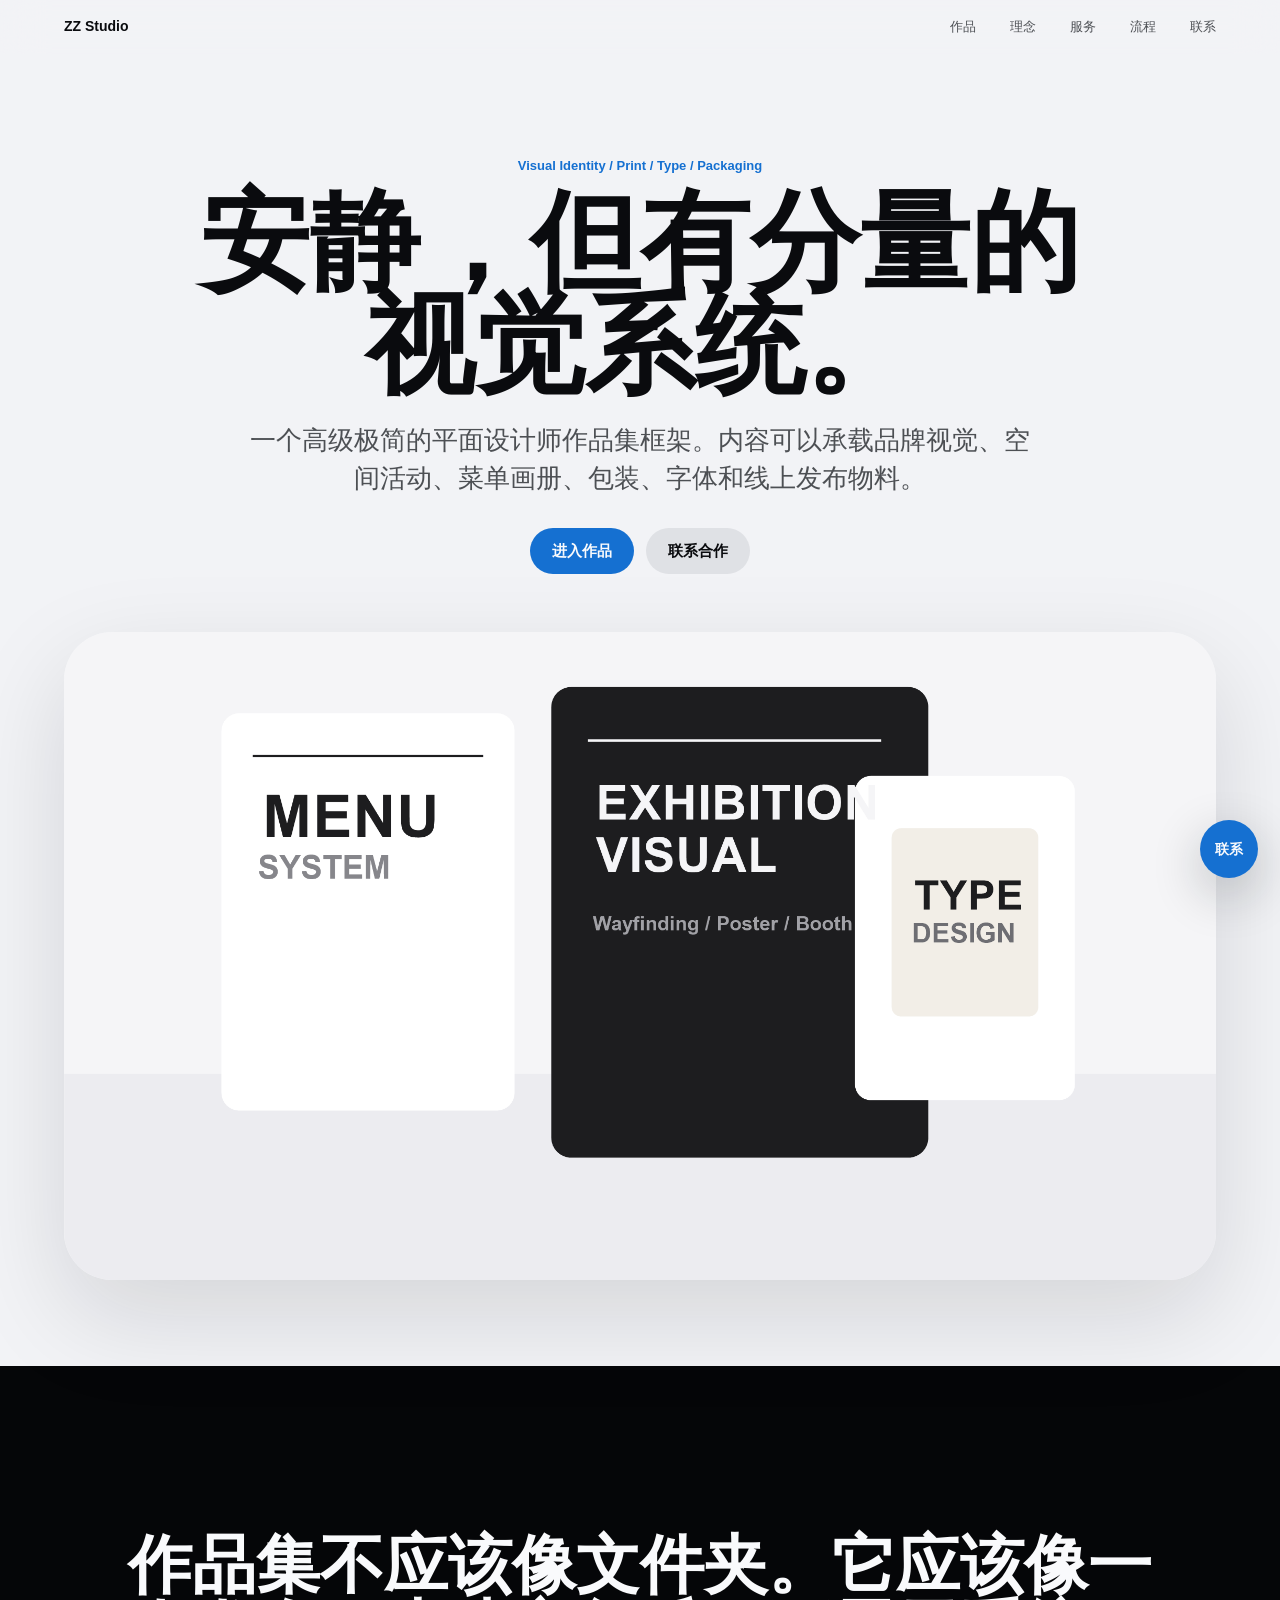
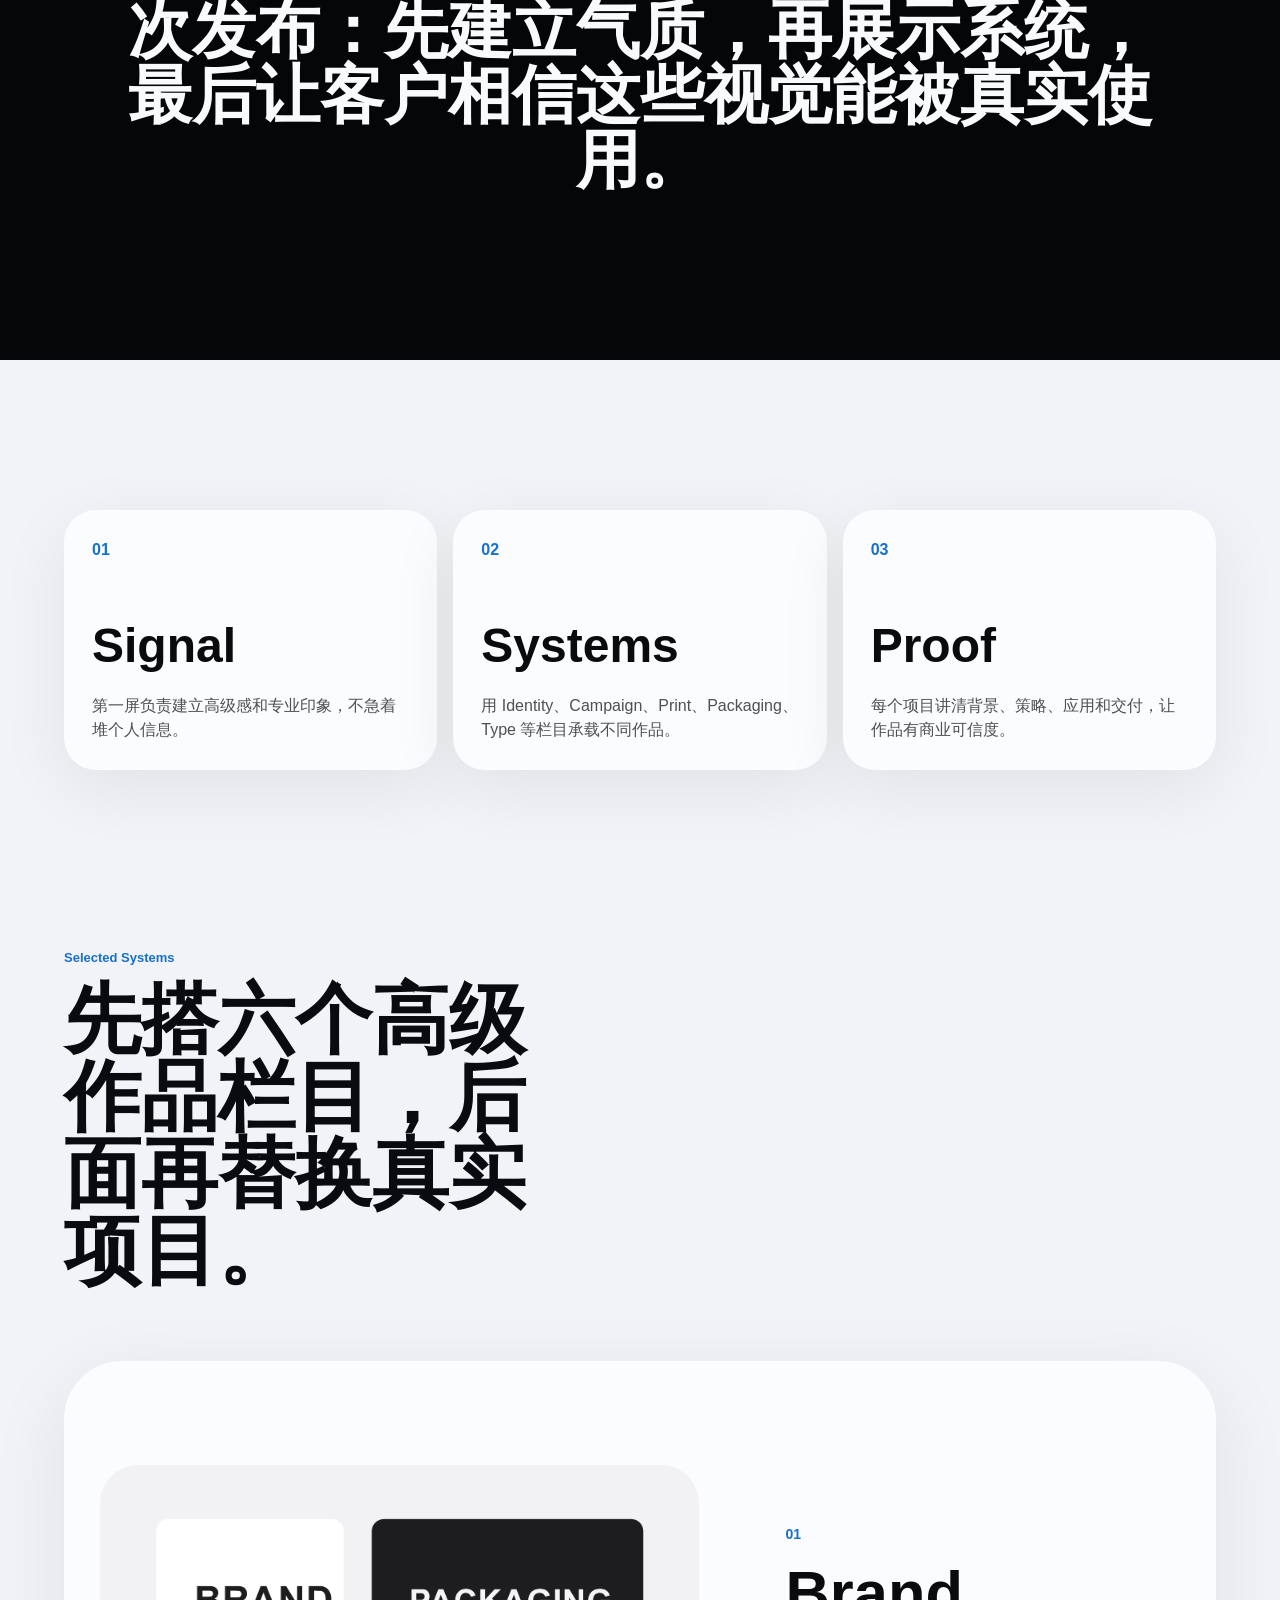
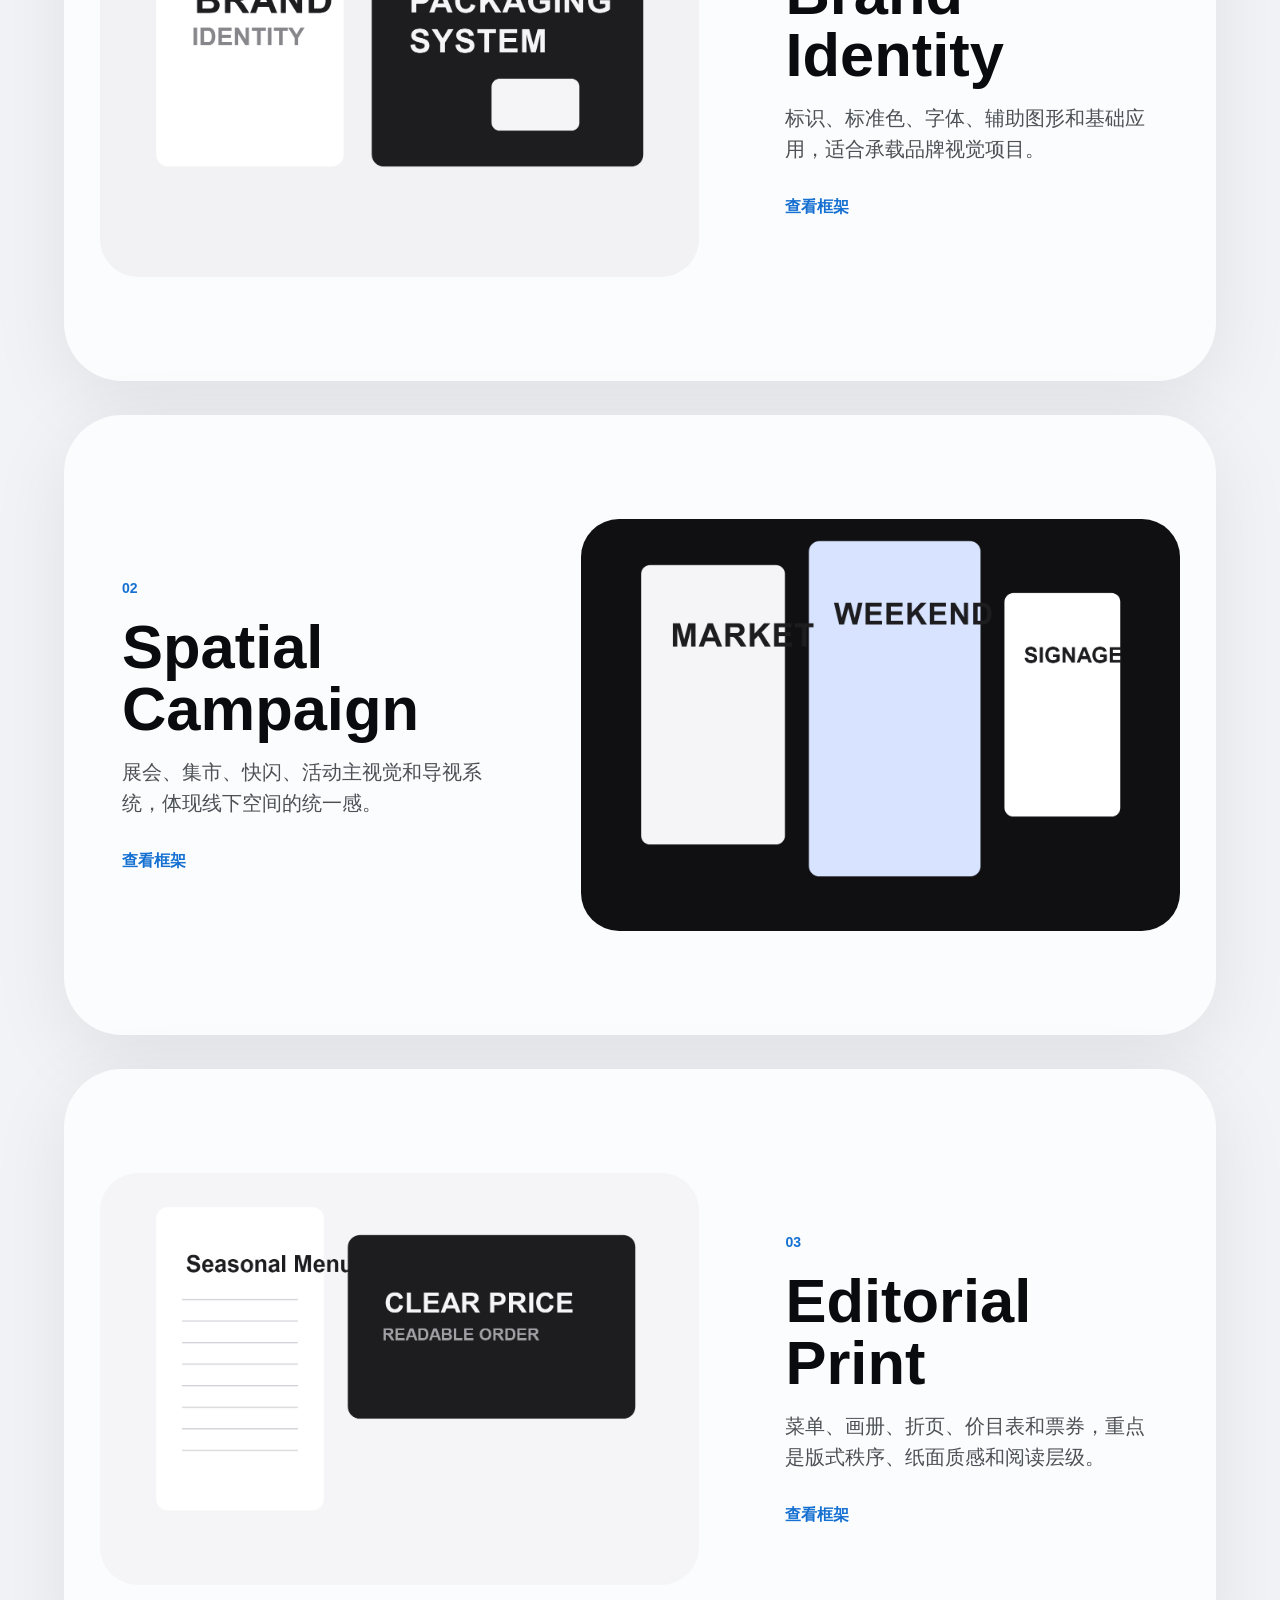
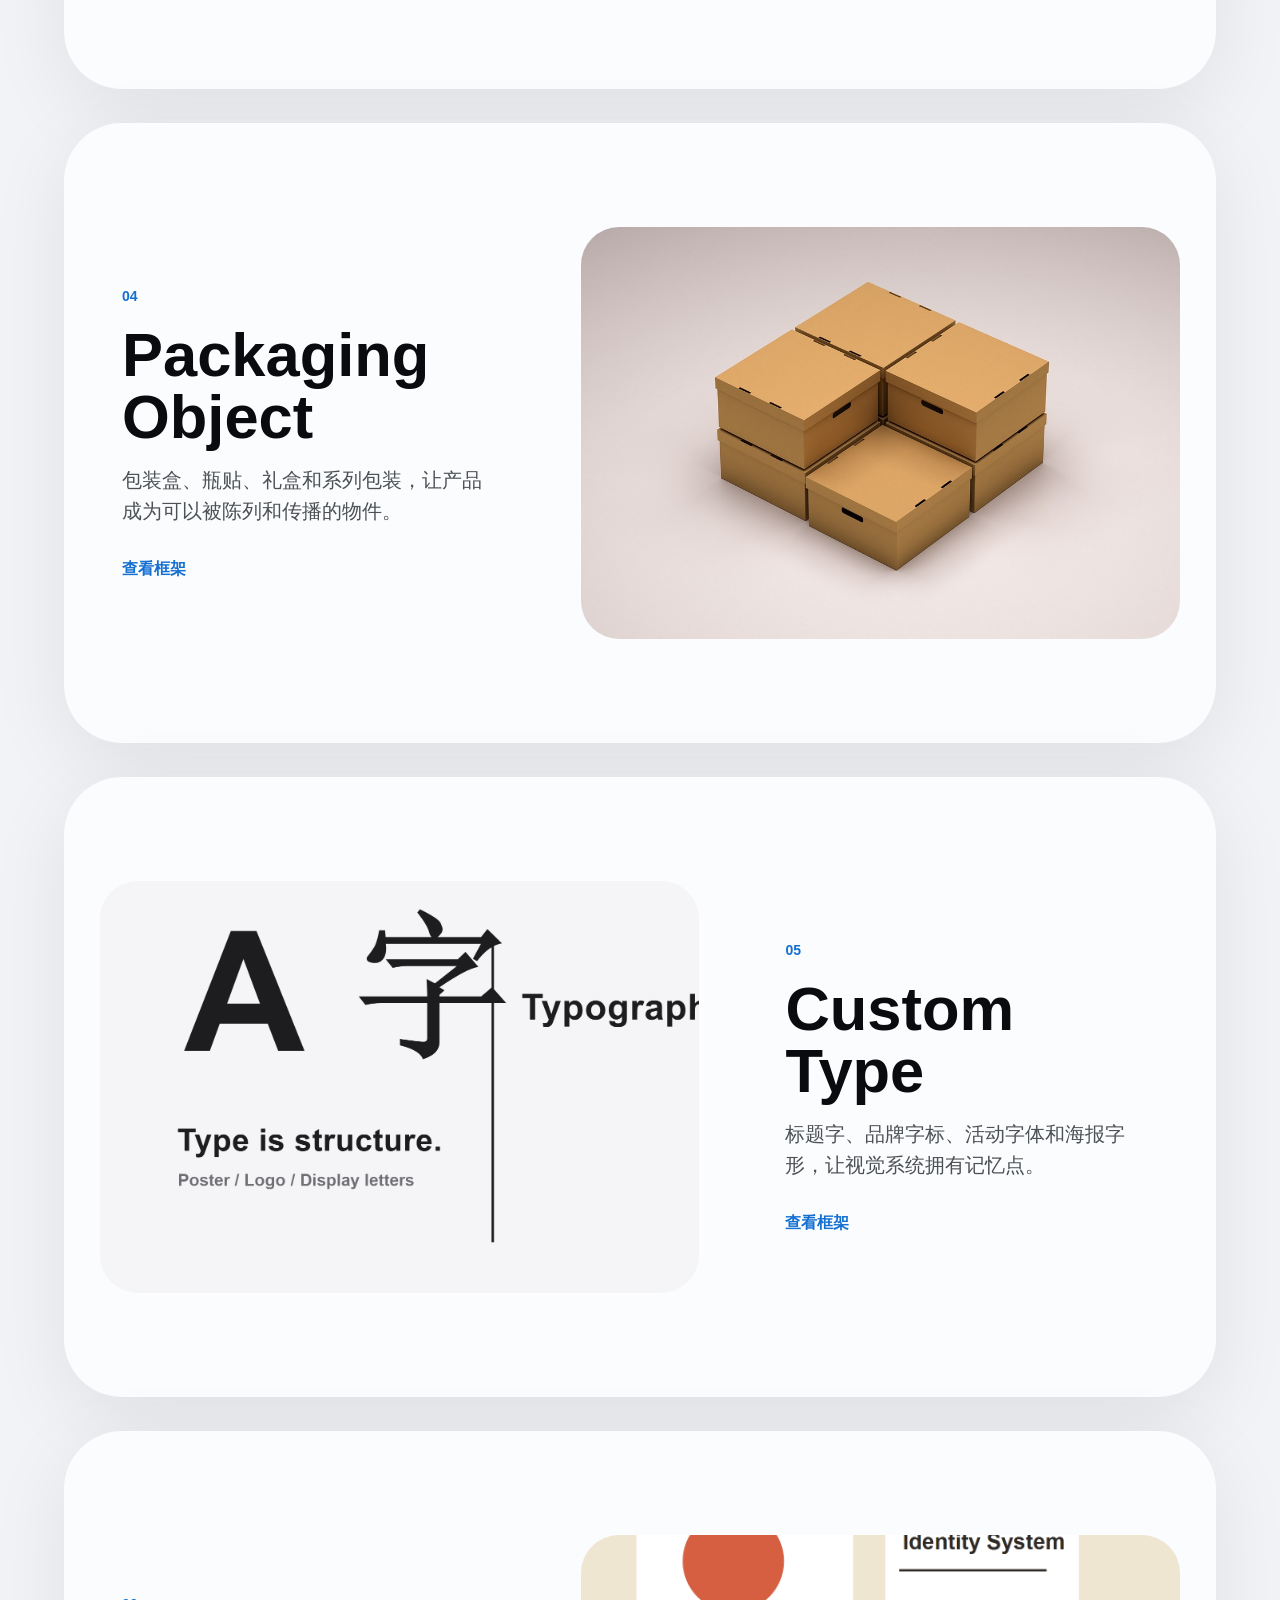
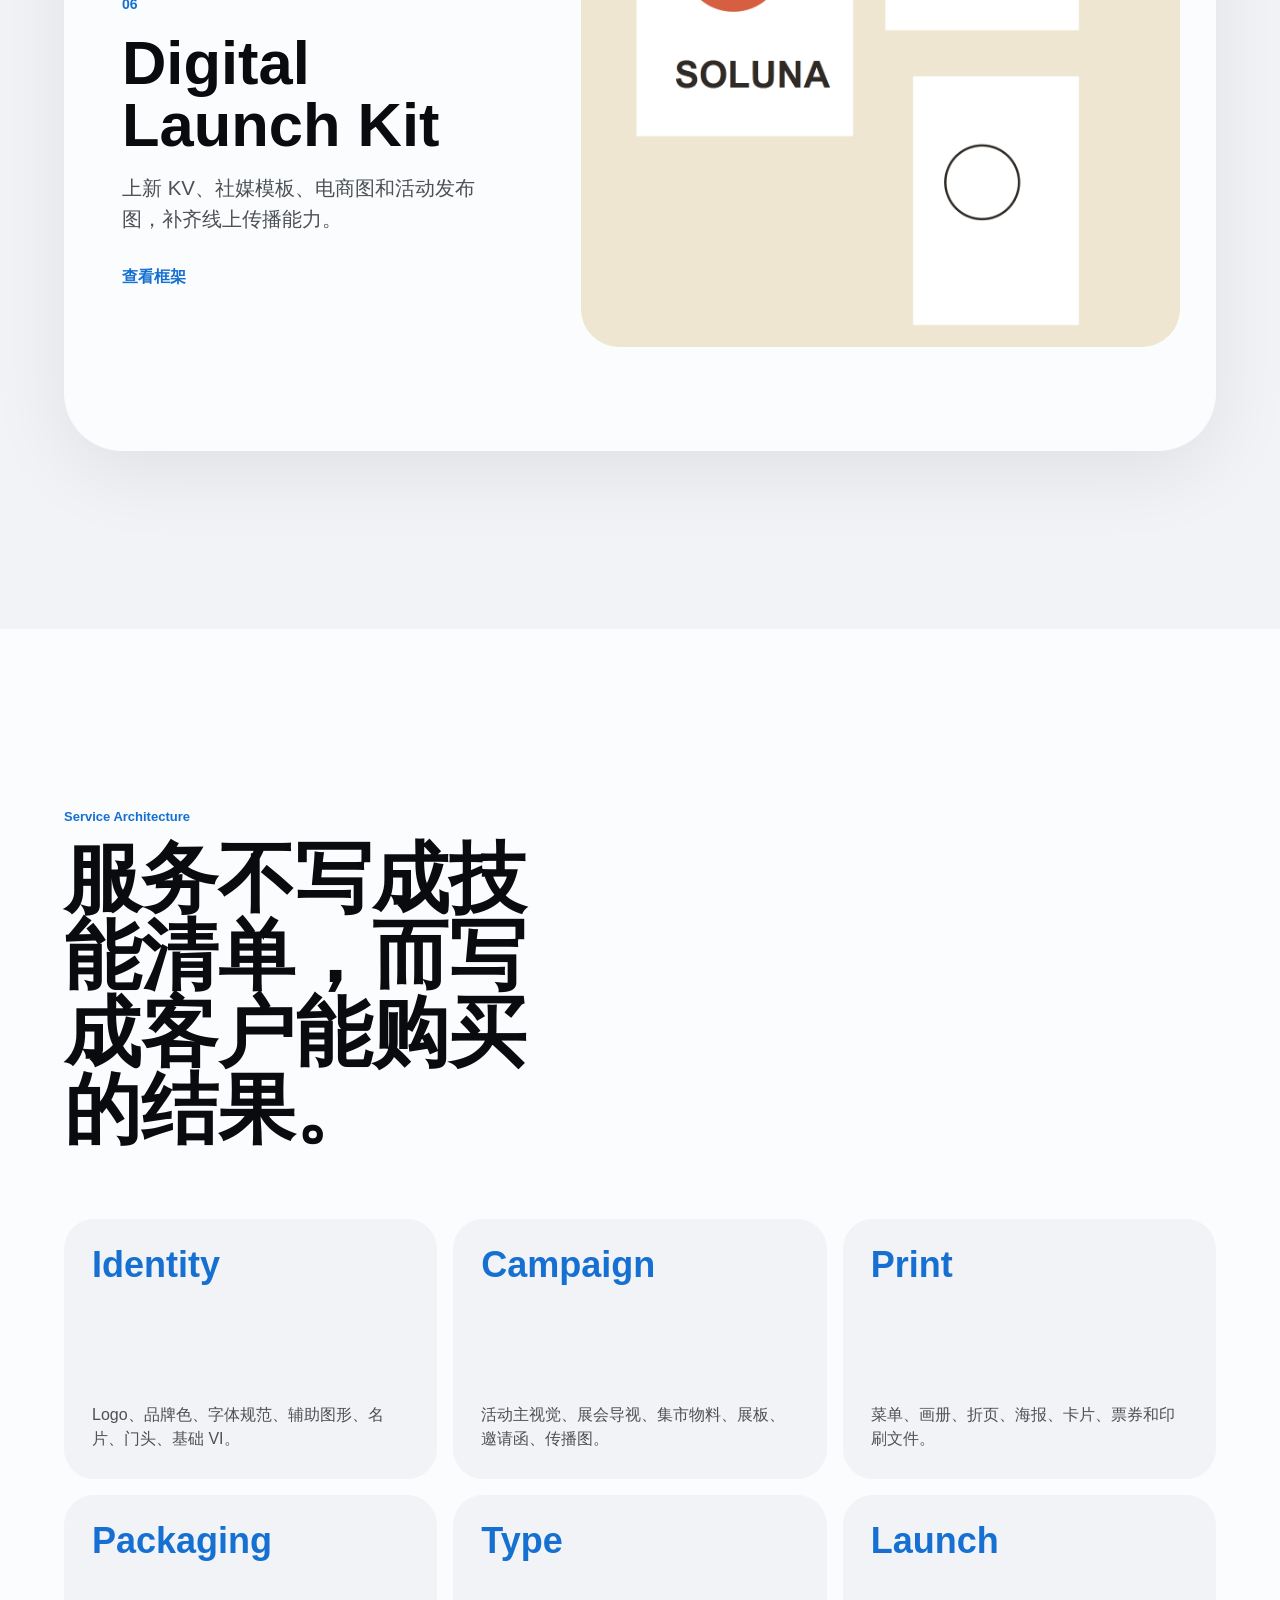
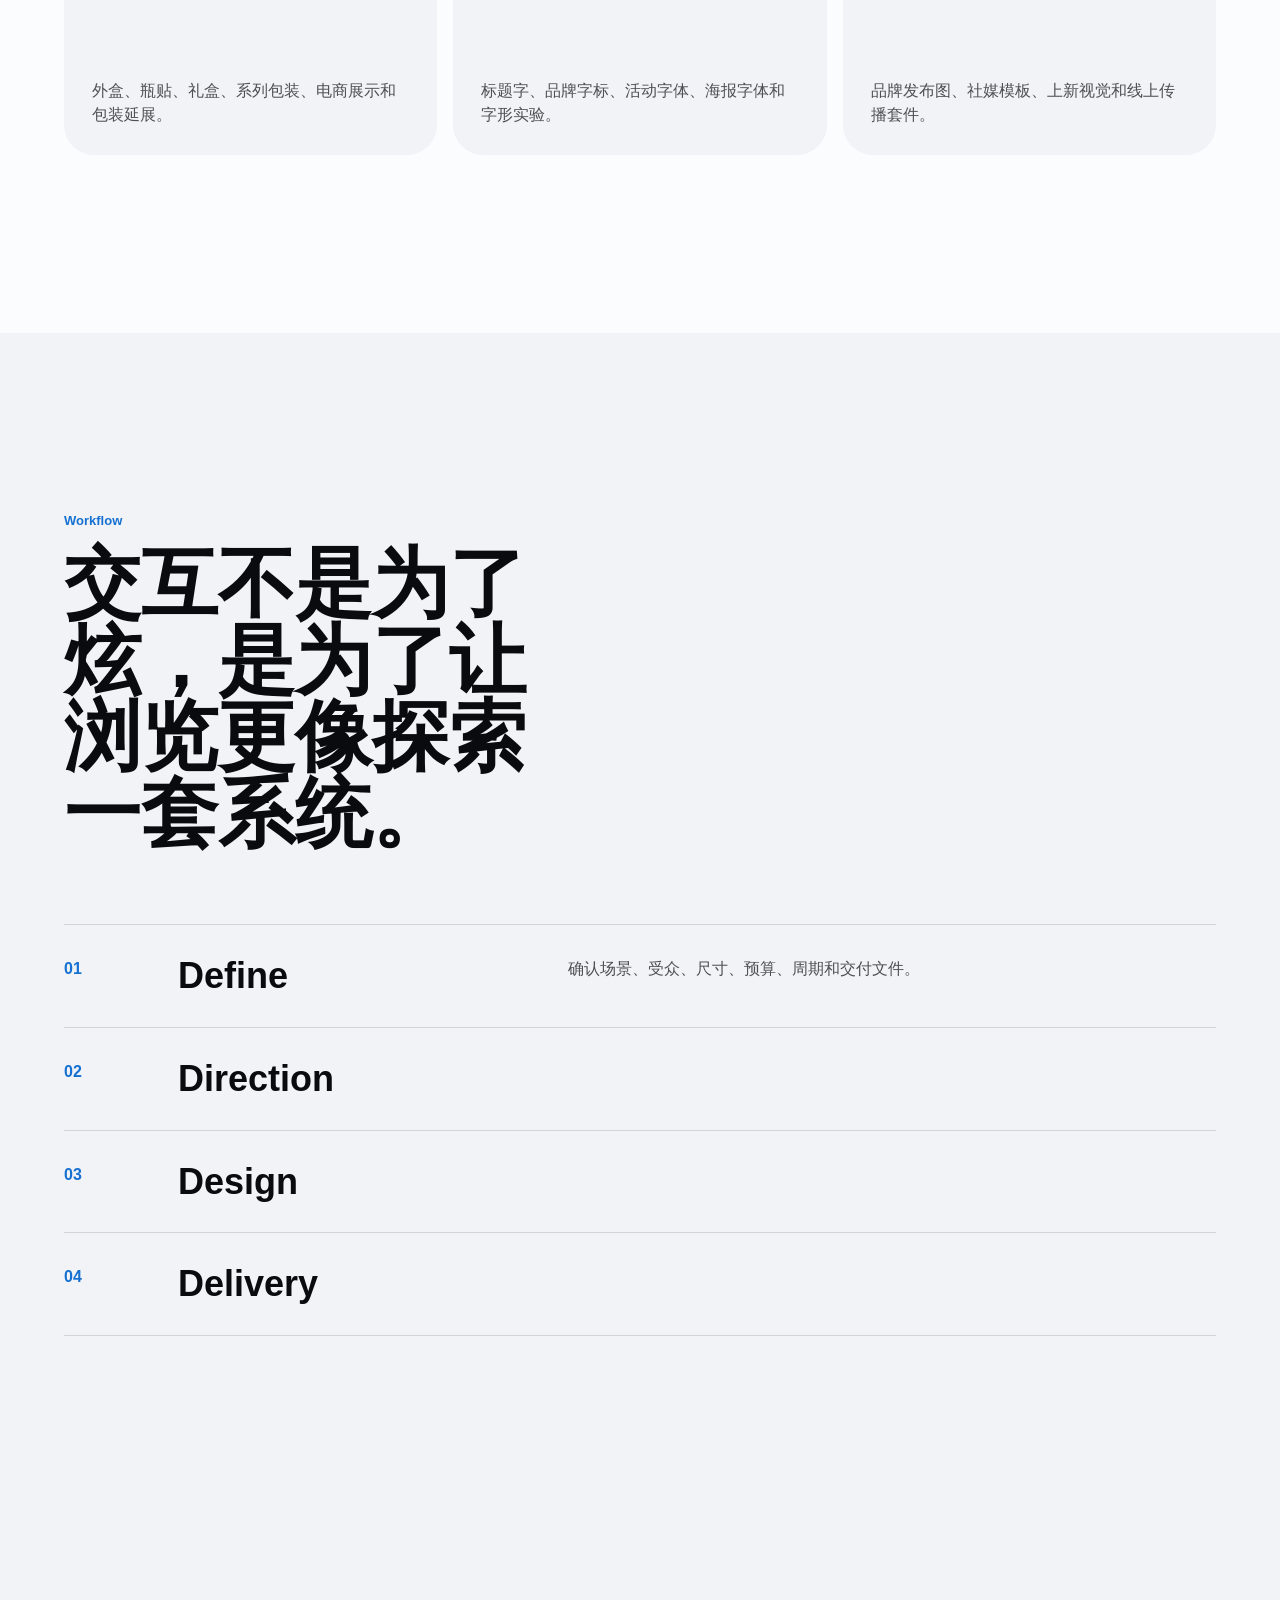
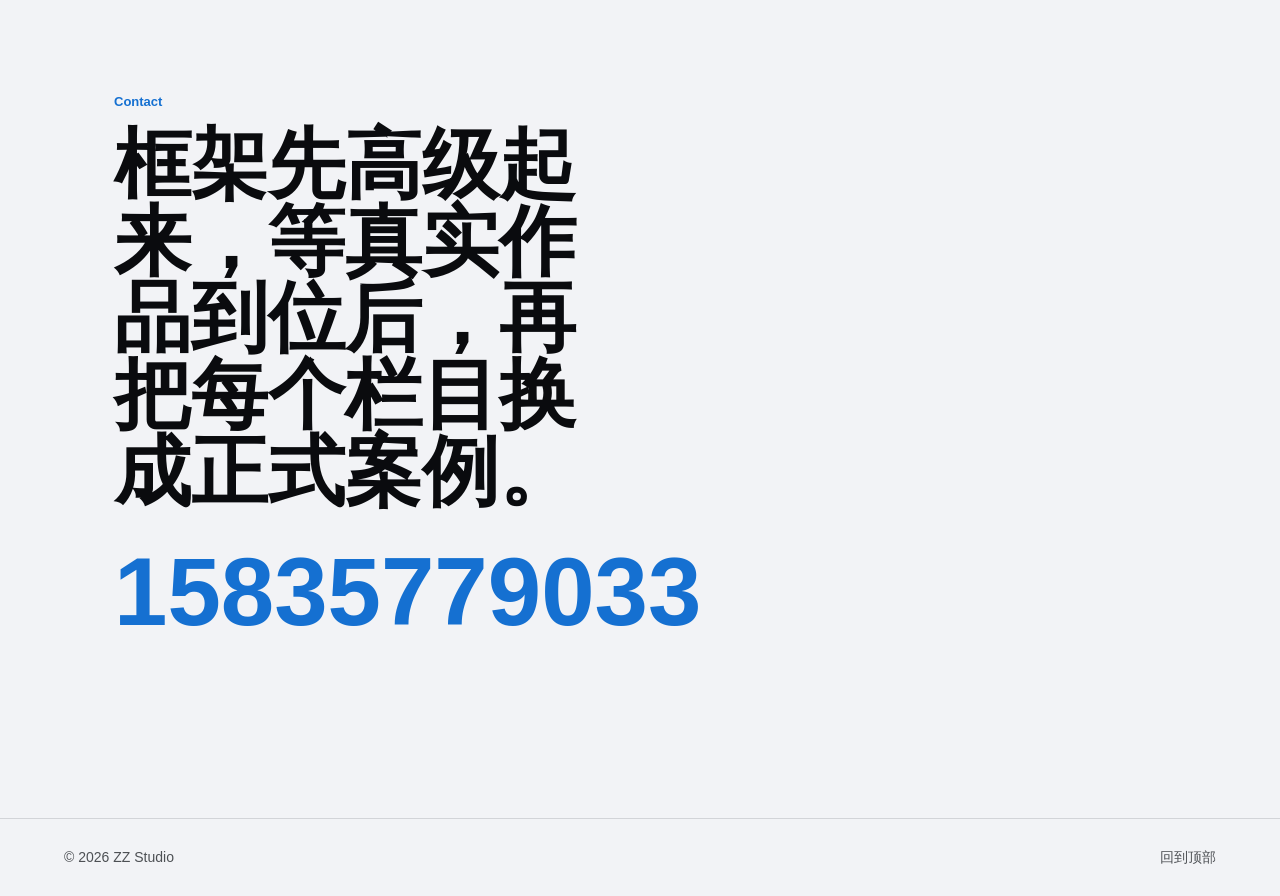
==== commit 4c507d61: "Replace portal content with premium portfolio framework" ====
--- a/index.html
+++ b/index.html
@@ -3,103 +3,95 @@
   <head>
     <meta charset="utf-8" />
     <meta name="viewport" content="width=device-width, initial-scale=1" />
-    <meta name="description" content="华文文化传媒，活动策划执行、会展服务、舞美搭建、演员资源、文化墙设计制作安装。" />
-    <title>华文文化传媒 | 创意点亮活动，执行成就精彩</title>
-    <link rel="stylesheet" href="styles.css?v=huawen" />
+    <meta name="description" content="高级极简平面设计师作品集框架。" />
+    <title>ZZ Studio | Visual Design Portfolio</title>
+    <link rel="icon" href="assets/favicon.svg" type="image/svg+xml" />
+    <link rel="stylesheet" href="styles.css" />
   </head>
   <body>
     <div class="progress" aria-hidden="true"></div>
-    <header class="header">
-      <a class="brand" href="#top"><strong>华文文化传媒</strong><span>HUAWEN MEDIA</span></a>
-      <nav>
+    <header class="site-header" data-header>
+      <a class="brand" href="#top">ZZ Studio</a>
+      <nav class="nav" aria-label="主导航">
+        <a href="#work">作品</a>
+        <a href="#studio">理念</a>
         <a href="#services">服务</a>
-        <a href="#cases">案例</a>
         <a href="#process">流程</a>
         <a href="#contact">联系</a>
       </nav>
     </header>
-
     <main id="top">
       <section class="hero">
         <div class="hero-copy">
-          <p class="eyebrow">文化创意 / 活动执行 / 会展服务</p>
-          <h1>把一次活动，做成值得传播的现场。</h1>
-          <p class="lead">华文文化传媒创立于 2024 年，是一家集活动策划、创意设计、现场执行、会展服务、舞美搭建、演员经纪与文化墙制作安装于一体的广告传媒公司。</p>
-          <div class="actions">
-            <a class="btn primary" href="#cases">查看代表案例</a>
-            <a class="btn secondary" href="#contact">启动项目沟通</a>
+          <p class="eyebrow reveal">Visual Identity / Print / Type / Packaging</p>
+          <h1 class="reveal">安静，但有分量的视觉系统。</h1>
+          <p class="hero-lead reveal">一个高级极简的平面设计师作品集框架。内容可以承载品牌视觉、空间活动、菜单画册、包装、字体和线上发布物料。</p>
+          <div class="hero-actions reveal">
+            <a class="pill primary" href="#work">进入作品</a>
+            <a class="pill secondary" href="#contact">联系合作</a>
           </div>
         </div>
-        <figure class="hero-media">
-          <img src="assets/huawen/pdf-p04-01.jpg" alt="陶寺遗址博物馆开馆仪式现场" />
-          <figcaption>创意点亮活动，执行成就精彩</figcaption>
-        </figure>
-      </section>
-
-      <section class="statement">
-        <p>从策划制定到细节落地，我们坚持用创新的思维和严谨的态度，将每一次活动转化为可传播、可记忆、可复盘的品牌现场。</p>
-      </section>
-
-      <section class="section" id="services">
-        <div class="section-title">
-          <p class="eyebrow">What We Do</p>
-          <h2>以专业角度解决问题，呈现最好的现场效果。</h2>
-        </div>
-        <div class="cards">
-          <article><span>01</span><h3>活动策划执行</h3><p>大型仪式、节庆活动、推介会、发布会、街区活动，从主题到流程完整落地。</p></article>
-          <article><span>02</span><h3>舞美场景搭建</h3><p>舞台、主视觉、导视、灯光音响、会场布置与打卡装置，控制现场尺度和氛围。</p></article>
-          <article><span>03</span><h3>民俗与演员资源</h3><p>民俗社火、舞台表演、巡游互动、演员经纪与节目编排，增强文化表达。</p></article>
-          <article><span>04</span><h3>特色市集运营</h3><p>摊位搭建、主题街区、招商协同、动线包装与现场运营，适配商业和文旅场景。</p></article>
-          <article><span>05</span><h3>文化墙与物料</h3><p>文化墙、海报、展架、签到墙、灯箱、展示系统设计制作安装。</p></article>
+        <div class="hero-art reveal" data-depth="0.055">
+          <img src="assets/premium/hero-banner.png" alt="品牌视觉、菜单、展会和字体设计组合展示" />
         </div>
       </section>
-
-      <section class="section cases" id="cases">
-        <div class="section-title">
-          <p class="eyebrow">Selected Work</p>
-          <h2>真实项目，是门户网站最强的信任入口。</h2>
-        </div>
-        <div class="filters">
-          <button class="active" data-filter="all">全部</button>
-          <button data-filter="large">大型活动</button>
-          <button data-filter="festival">节庆文旅</button>
-          <button data-filter="market">特色市集</button>
-          <button data-filter="visual">视觉物料</button>
-        </div>
-        <div class="case-grid">
-          <article class="case large" data-type="large"><img src="assets/huawen/pdf-p04-01.jpg" alt="陶寺遗址博物馆开馆仪式" /><div><span>大型活动</span><h3>陶寺遗址博物馆开馆仪式</h3></div></article>
-          <article class="case" data-type="large"><img src="assets/huawen/pdf-p05-03.jpg" alt="对望陶寺大型实景演出" /><div><span>实景演出</span><h3>“对望陶寺”大型实景演出</h3></div></article>
-          <article class="case" data-type="festival"><img src="assets/huawen/pdf-p07-03.jpg" alt="贡院街跨年" /><div><span>节庆活动</span><h3>嗨在贡院街 邀您来跨年</h3></div></article>
-          <article class="case" data-type="festival"><img src="assets/huawen/pdf-p08-01.jpg" alt="新春妙会" /><div><span>民俗表演</span><h3>新春妙会 妙不可言</h3></div></article>
-          <article class="case wide" data-type="market"><img src="assets/huawen/pdf-p10-01.jpg" alt="咖啡市集" /><div><span>特色市集</span><h3>咖啡市集</h3></div></article>
-          <article class="case" data-type="festival"><img src="assets/huawen/pdf-p11-03.jpg" alt="尧文化旅游节" /><div><span>文旅节会</span><h3>尧文化旅游节·临汾</h3></div></article>
-          <article class="case" data-type="visual"><img src="assets/huawen/pdf-p15-03.jpg" alt="视觉物料" /><div><span>其他项目</span><h3>文化墙、海报、展架方案</h3></div></article>
+      <section class="studio-note" id="studio">
+        <p class="reveal">作品集不应该像文件夹。它应该像一次发布：先建立气质，再展示系统，最后让客户相信这些视觉能被真实使用。</p>
+      </section>
+      <section class="chapters">
+        <article class="chapter reveal"><span>01</span><h2>Signal</h2><p>第一屏负责建立高级感和专业印象，不急着堆个人信息。</p></article>
+        <article class="chapter reveal"><span>02</span><h2>Systems</h2><p>用 Identity、Campaign、Print、Packaging、Type 等栏目承载不同作品。</p></article>
+        <article class="chapter reveal"><span>03</span><h2>Proof</h2><p>每个项目讲清背景、策略、应用和交付，让作品有商业可信度。</p></article>
+      </section>
+      <section class="work" id="work">
+        <div class="section-head reveal"><p class="eyebrow">Selected Systems</p><h2>先搭六个高级作品栏目，后面再替换真实项目。</h2></div>
+        <div class="work-stack">
+          <article class="project reveal" data-project="identity"><div class="project-media"><img src="assets/premium/brand-case.png" alt="品牌视觉系统展示" /></div><div class="project-copy"><span>01</span><h3>Brand Identity</h3><p>标识、标准色、字体、辅助图形和基础应用，适合承载品牌视觉项目。</p><button type="button">查看框架</button></div></article>
+          <article class="project reveal" data-project="campaign"><div class="project-media"><img src="assets/premium/event-case.png" alt="空间活动视觉展示" /></div><div class="project-copy"><span>02</span><h3>Spatial Campaign</h3><p>展会、集市、快闪、活动主视觉和导视系统，体现线下空间的统一感。</p><button type="button">查看框架</button></div></article>
+          <article class="project reveal" data-project="print"><div class="project-media"><img src="assets/premium/menu-case.png" alt="菜单和印刷系统展示" /></div><div class="project-copy"><span>03</span><h3>Editorial Print</h3><p>菜单、画册、折页、价目表和票券，重点是版式秩序、纸面质感和阅读层级。</p><button type="button">查看框架</button></div></article>
+          <article class="project reveal" data-project="packaging"><div class="project-media"><img src="assets/web/packaging-boxes.jpg" alt="包装设计展示" /></div><div class="project-copy"><span>04</span><h3>Packaging Object</h3><p>包装盒、瓶贴、礼盒和系列包装，让产品成为可以被陈列和传播的物件。</p><button type="button">查看框架</button></div></article>
+          <article class="project reveal" data-project="type"><div class="project-media"><img src="assets/premium/type-case.png" alt="字体和海报系统展示" /></div><div class="project-copy"><span>05</span><h3>Custom Type</h3><p>标题字、品牌字标、活动字体和海报字形，让视觉系统拥有记忆点。</p><button type="button">查看框架</button></div></article>
+          <article class="project reveal" data-project="digital"><div class="project-media"><img src="assets/brand-work.png" alt="线上发布视觉套件展示" /></div><div class="project-copy"><span>06</span><h3>Digital Launch Kit</h3><p>上新 KV、社媒模板、电商图和活动发布图，补齐线上传播能力。</p><button type="button">查看框架</button></div></article>
         </div>
       </section>
-
-      <section class="section process" id="process">
-        <div class="section-title">
-          <p class="eyebrow">Workflow</p>
-          <h2>分析、策划、创意、执行、服务，每一步都有明确产出。</h2>
-        </div>
-        <div class="steps">
-          <button class="open"><span>01</span><strong>分析</strong><p>全方位分析客户属性与市场环境，找到需求关键点。</p></button>
-          <button><span>02</span><strong>策划</strong><p>制定专属主题框架，让方案契合客户文化标志。</p></button>
-          <button><span>03</span><strong>创意</strong><p>调用海量资源，为活动增加可传播的新创意。</p></button>
-          <button><span>04</span><strong>执行</strong><p>专业团队保障现场落地，确保每一次呈现稳定可靠。</p></button>
-          <button><span>05</span><strong>服务</strong><p>高效、热情、高性价比，以及时有效的沟通让客户放心。</p></button>
+      <section class="services" id="services">
+        <div class="section-head reveal"><p class="eyebrow">Service Architecture</p><h2>服务不写成技能清单，而写成客户能购买的结果。</h2></div>
+        <div class="service-grid">
+          <div class="service reveal"><span>Identity</span><p>Logo、品牌色、字体规范、辅助图形、名片、门头、基础 VI。</p></div>
+          <div class="service reveal"><span>Campaign</span><p>活动主视觉、展会导视、集市物料、展板、邀请函、传播图。</p></div>
+          <div class="service reveal"><span>Print</span><p>菜单、画册、折页、海报、卡片、票券和印刷文件。</p></div>
+          <div class="service reveal"><span>Packaging</span><p>外盒、瓶贴、礼盒、系列包装、电商展示和包装延展。</p></div>
+          <div class="service reveal"><span>Type</span><p>标题字、品牌字标、活动字体、海报字体和字形实验。</p></div>
+          <div class="service reveal"><span>Launch</span><p>品牌发布图、社媒模板、上新视觉和线上传播套件。</p></div>
         </div>
       </section>
-
+      <section class="process" id="process">
+        <div class="section-head reveal"><p class="eyebrow">Workflow</p><h2>交互不是为了炫，是为了让浏览更像探索一套系统。</h2></div>
+        <div class="process-list">
+          <button class="process-row reveal is-open" type="button"><span>01</span><strong>Define</strong><p>确认场景、受众、尺寸、预算、周期和交付文件。</p></button>
+          <button class="process-row reveal" type="button"><span>02</span><strong>Direction</strong><p>建立视觉方向、参考系统、信息层级和核心风格。</p></button>
+          <button class="process-row reveal" type="button"><span>03</span><strong>Design</strong><p>完成主视觉、版式系统、应用物料和必要延展。</p></button>
+          <button class="process-row reveal" type="button"><span>04</span><strong>Delivery</strong><p>交付印刷、发布和后续编辑需要的完整文件。</p></button>
+        </div>
+      </section>
       <section class="contact" id="contact">
-        <p class="eyebrow">Start A Project</p>
-        <h2>让客户第一眼知道你专业，第一通电话知道你靠谱。</h2>
-        <a class="phone" href="tel:15835779033">15835779033</a>
+        <p class="eyebrow reveal">Contact</p>
+        <h2 class="reveal">框架先高级起来，等真实作品到位后，再把每个栏目换成正式案例。</h2>
+        <a class="phone reveal" href="tel:15835779033">15835779033</a>
       </section>
     </main>
-
-    <a class="float" href="tel:15835779033">联系</a>
-    <footer><p>© 2026 华文文化传媒</p><a href="#top">回到顶部</a></footer>
-    <script src="script.js?v=huawen"></script>
+    <aside class="modal" aria-hidden="true" data-modal>
+      <div class="modal-backdrop" data-close></div>
+      <div class="modal-panel" role="dialog" aria-modal="true">
+        <button class="modal-close" type="button" data-close aria-label="关闭">×</button>
+        <p class="eyebrow" data-modal-kicker>Project</p>
+        <h2 data-modal-title>项目框架</h2>
+        <p data-modal-desc></p>
+        <dl data-modal-list></dl>
+      </div>
+    </aside>
+    <a class="sticky-contact" href="tel:15835779033">联系</a>
+    <footer class="footer"><p>© 2026 ZZ Studio</p><a href="#top">回到顶部</a></footer>
+    <script src="script.js"></script>
   </body>
 </html>
--- a/styles.css
+++ b/styles.css
@@ -1 +1,16 @@
-:root{--bg:oklch(96.5% .014 88);--paper:oklch(99% .008 88);--ink:oklch(17% .018 74);--muted:oklch(43% .026 72);--line:oklch(82% .026 82);--red:oklch(57% .18 35);--teal:oklch(48% .105 188);--night:oklch(16% .022 226);--white:oklch(98% .01 88);--shadow:0 34px 100px oklch(22% .03 70 / 18%);--ease:cubic-bezier(.16,1,.3,1);--gutter:clamp(20px,5vw,76px);--max:1180px}*{box-sizing:border-box}html{scroll-behavior:smooth}body{margin:0;overflow-x:hidden;color:var(--ink);background:radial-gradient(circle at 12% 0,oklch(91% .06 55 / 42%),transparent 34rem),linear-gradient(180deg,var(--bg),oklch(92.5% .016 86));font-family:-apple-system,BlinkMacSystemFont,"SF Pro Display","Segoe UI","PingFang SC","Microsoft YaHei",sans-serif;line-height:1.5}img{display:block;width:100%;height:auto}a{color:inherit;text-decoration:none}button{font:inherit}.progress{position:fixed;inset:0 auto auto 0;z-index:80;width:0;height:3px;background:linear-gradient(90deg,var(--red),var(--teal))}.header{position:sticky;top:0;z-index:60;display:flex;min-height:68px;align-items:center;justify-content:space-between;padding:0 var(--gutter);background:oklch(96.5% .014 88 / 78%);backdrop-filter:blur(24px);border-bottom:1px solid transparent}.brand{display:grid;line-height:1}.brand strong{font-size:16px}.brand span{color:var(--muted);font-size:10px;letter-spacing:.18em}.header nav{display:flex;gap:clamp(18px,3vw,36px);color:var(--muted);font-size:14px}.hero{min-height:calc(100svh - 68px);display:grid;grid-template-columns:minmax(0,.9fr) minmax(0,1.1fr);gap:clamp(30px,5vw,76px);align-items:center;padding:clamp(58px,8vw,116px) var(--gutter) 42px}.eyebrow{margin:0 0 14px;color:var(--red);font-size:13px;font-weight:850;letter-spacing:.06em}h1,h2,h3,p{margin-top:0;min-width:0}h1{max-width:min(7.6ch,100%);margin-bottom:24px;font-size:clamp(58px,9vw,132px);font-weight:850;line-height:.94;letter-spacing:0;word-break:break-all}.lead{max-width:620px;color:var(--muted);font-size:clamp(18px,1.7vw,25px)}.actions{display:flex;gap:12px;flex-wrap:wrap;margin-top:34px}.btn{display:inline-flex;min-height:48px;align-items:center;justify-content:center;padding:12px 21px;border-radius:999px;font-size:15px;font-weight:850;transition:transform .24s var(--ease)}.btn:hover,.float:hover{transform:translateY(-2px)}.primary{color:var(--white);background:var(--night)}.secondary{background:oklch(90% .026 82)}.hero-media{position:relative;margin:0;min-height:min(70svh,760px);overflow:hidden;border-radius:clamp(30px,5vw,58px);box-shadow:var(--shadow)}.hero-media img{height:100%;min-height:min(70svh,760px);object-fit:cover}.hero-media:after{content:"";position:absolute;inset:0;background:linear-gradient(180deg,transparent 38%,oklch(12% .04 70 / 72%))}.hero-media figcaption{position:absolute;right:28px;bottom:28px;z-index:1;width:min(360px,calc(100% - 56px));padding:20px;border:1px solid oklch(100% 0 0 / 18%);border-radius:22px;color:var(--white);background:oklch(18% .025 70 / 72%);backdrop-filter:blur(18px);font-weight:850}.statement{display:grid;min-height:62svh;place-items:center;padding:clamp(84px,13vw,172px) var(--gutter);color:var(--white);background:linear-gradient(90deg,oklch(18% .04 226 / 90%),oklch(18% .06 35 / 76%)),url("assets/huawen/pdf-p11-03.jpg") center/cover}.statement p{width:min(1060px,100%);margin:0;font-size:clamp(34px,5vw,78px);font-weight:850;line-height:1.05}.section,.contact{padding:clamp(88px,13vw,168px) var(--gutter)}.section-title{width:min(var(--max),100%);margin:0 auto clamp(38px,6vw,72px)}h2{max-width:12ch;margin-bottom:0;font-size:clamp(40px,6vw,88px);font-weight:850;line-height:1}.cards{width:min(var(--max),100%);display:grid;grid-template-columns:repeat(5,minmax(0,1fr));gap:14px;margin:0 auto}.cards article{min-height:350px;display:flex;flex-direction:column;justify-content:flex-end;padding:24px;border:1px solid var(--line);border-radius:24px;background:var(--paper);transition:transform .3s var(--ease),box-shadow .3s var(--ease)}.cards article:hover{transform:translateY(-8px);box-shadow:0 22px 70px oklch(24% .03 70 / 13%)}.cards span{margin-bottom:auto;color:var(--teal);font-weight:850}.cards h3{margin:0 0 14px;font-size:clamp(25px,2.6vw,36px);line-height:1.05}.cards p{margin:0;color:var(--muted)}.cases{background:var(--night);color:var(--white)}.cases .eyebrow{color:oklch(72% .13 54)}.filters{width:min(var(--max),100%);display:flex;gap:10px;overflow:auto;margin:0 auto 28px}.filters button{flex:0 0 auto;min-height:40px;border:1px solid oklch(100% 0 0 / 16%);border-radius:999px;padding:8px 15px;color:oklch(86% .016 86);background:transparent;cursor:pointer}.filters button.active{color:var(--night);background:oklch(91% .05 76)}.case-grid{width:min(var(--max),100%);display:grid;grid-template-columns:repeat(4,minmax(0,1fr));grid-auto-rows:260px;gap:16px;margin:0 auto}.case{position:relative;overflow:hidden;border-radius:28px;cursor:pointer}.case.hidden{display:none}.case.large{grid-column:span 2;grid-row:span 2}.case.wide{grid-column:span 2}.case img{height:100%;object-fit:cover;transition:transform .9s var(--ease)}.case:hover img{transform:scale(1.05)}.case:after{content:"";position:absolute;inset:0;background:linear-gradient(180deg,transparent 36%,oklch(9% .024 226 / 82%))}.case div{position:absolute;inset:auto 0 0;z-index:1;padding:22px}.case span{color:oklch(86% .08 70);font-size:13px;font-weight:850}.case h3{margin:7px 0 0;font-size:clamp(23px,3vw,42px);line-height:1.05}.steps{width:min(var(--max),100%);margin:0 auto;border-top:1px solid var(--line)}.steps button{width:100%;display:grid;grid-template-columns:90px minmax(160px,.42fr) minmax(260px,1fr);gap:clamp(18px,4vw,56px);align-items:start;border:0;border-bottom:1px solid var(--line);padding:30px 0;color:inherit;background:transparent;text-align:left;cursor:pointer}.steps span{color:var(--red);font-weight:850}.steps strong{font-size:clamp(28px,3.6vw,46px);line-height:1}.steps p{margin:0;color:var(--muted);opacity:0;max-height:0;overflow:hidden;transition:.3s var(--ease)}.steps button.open p{opacity:1;max-height:120px}.contact{min-height:76svh;display:flex;flex-direction:column;justify-content:center;width:min(var(--max),100%);margin:0 auto}.phone{width:fit-content;margin-top:34px;color:var(--red);font-size:clamp(44px,8vw,96px);font-weight:850;line-height:1}.float{position:fixed;right:22px;bottom:22px;z-index:50;display:grid;width:58px;height:58px;place-items:center;border-radius:999px;color:var(--white);background:var(--red);font-size:14px;font-weight:850;box-shadow:0 18px 52px oklch(32% .14 35 / 32%)}footer{display:flex;justify-content:space-between;gap:18px;padding:28px var(--gutter);border-top:1px solid var(--line);color:var(--muted);font-size:14px}footer p{margin:0}@media(max-width:1120px){.hero{grid-template-columns:1fr}.cards{grid-template-columns:repeat(2,minmax(0,1fr))}.cards article:last-child{grid-column:span 2}.case-grid{grid-template-columns:repeat(2,minmax(0,1fr))}}@media(max-width:760px){.header{align-items:flex-start;min-height:86px;padding-top:16px}.header nav{gap:14px;font-size:12px}.hero{min-height:auto;padding-top:48px}h1{max-width:6em;font-size:clamp(46px,13vw,58px);line-height:1.02}.lead{font-size:17px}.actions,.btn{width:100%}.hero-media,.hero-media img{min-height:440px}.statement p{font-size:clamp(34px,10vw,52px)}.cards,.case-grid{grid-template-columns:1fr}.cards article,.cards article:last-child{min-height:260px;grid-column:auto}.case-grid{grid-auto-rows:280px}.case.large,.case.wide{grid-column:auto;grid-row:auto}.steps button{grid-template-columns:1fr;gap:10px}.phone{font-size:clamp(40px,12vw,58px)}footer{flex-direction:column}}
+:root{--page:oklch(96.5% .004 260);--panel:oklch(99% .003 260);--ink:oklch(15% .006 260);--muted:oklch(43% .008 260);--line:oklch(87% .006 260);--blue:oklch(55% .17 255);--black:oklch(12% .006 260);--white:oklch(98.5% .003 260);--shadow:0 36px 100px oklch(18% .006 260 / 13%);--ease:cubic-bezier(.16,1,.3,1);--max:1180px;--gutter:clamp(20px,5vw,76px)}
+*{box-sizing:border-box}html{scroll-behavior:smooth}body{margin:0;color:var(--ink);background:var(--page);font-family:-apple-system,BlinkMacSystemFont,"SF Pro Display","Segoe UI","PingFang SC","Microsoft YaHei",sans-serif;line-height:1.5;overflow-x:hidden}body.modal-open{overflow:hidden}img{display:block;width:100%}a{color:inherit;text-decoration:none}button{font:inherit}.progress{position:fixed;inset:0 auto auto 0;z-index:80;width:0;height:3px;background:var(--blue)}
+.site-header{position:sticky;top:0;z-index:70;display:flex;min-height:54px;align-items:center;justify-content:space-between;padding:0 var(--gutter);border-bottom:1px solid transparent;background:oklch(96.5% .004 260 / 78%);backdrop-filter:blur(22px);transition:border-color .24s ease,background .24s ease}.site-header.is-elevated{border-color:var(--line);background:oklch(98% .003 260 / 88%)}.brand{font-size:14px;font-weight:780}.nav{display:flex;gap:clamp(16px,3vw,34px);color:var(--muted);font-size:13px}.nav a{transition:color .18s ease}.nav a:hover{color:var(--ink)}
+.hero{min-height:calc(100svh - 54px);display:grid;grid-template-rows:auto 1fr;gap:clamp(28px,5vw,58px);align-items:center;padding:clamp(62px,8vw,114px) var(--gutter) clamp(48px,7vw,86px)}.hero-copy{width:min(980px,100%);margin:0 auto;text-align:center}.eyebrow{margin:0 0 14px;color:var(--blue);font-size:13px;font-weight:780}h1,h2,h3,p{margin-top:0}h1{margin-bottom:24px;font-size:clamp(56px,8.6vw,132px);font-weight:780;letter-spacing:0;line-height:.94}.hero-lead{max-width:780px;margin:0 auto 30px;color:var(--muted);font-size:clamp(19px,2vw,28px)}.hero-actions{display:flex;justify-content:center;gap:12px;flex-wrap:wrap}.pill{display:inline-flex;min-height:46px;align-items:center;justify-content:center;padding:12px 22px;border-radius:999px;font-size:15px;font-weight:760;transition:transform .24s var(--ease),background .24s ease}.pill:hover,.sticky-contact:hover,.project button:hover{transform:translateY(-2px)}.pill.primary{color:var(--white);background:var(--blue)}.pill.secondary{background:oklch(91% .006 260)}
+.hero-art{width:min(1160px,100%);margin:0 auto;overflow:hidden;border-radius:clamp(26px,4vw,48px);box-shadow:var(--shadow);transform:translateY(var(--parallax,0));will-change:transform}.hero-art img{aspect-ratio:16/9;object-fit:cover}.studio-note{min-height:60svh;display:grid;place-items:center;padding:clamp(84px,13vw,170px) var(--gutter);color:var(--white);background:var(--black)}.studio-note p{width:min(1040px,100%);margin:0;text-align:center;font-size:clamp(32px,5vw,78px);font-weight:780;line-height:1.02}
+.chapters{width:min(var(--max),calc(100% - var(--gutter)*2));display:grid;grid-template-columns:repeat(3,minmax(0,1fr));gap:16px;margin:clamp(82px,12vw,150px) auto 0}.chapter{min-height:260px;display:flex;flex-direction:column;justify-content:flex-end;padding:28px;border-radius:32px;background:var(--panel);box-shadow:0 18px 70px oklch(18% .006 260 / 7%)}.chapter span{margin-bottom:auto;color:var(--blue);font-weight:820}.chapter h2{margin-bottom:12px;font-size:clamp(30px,4vw,48px)}.chapter p{margin:0;color:var(--muted)}
+.work,.services,.process,.contact{padding:clamp(92px,14vw,178px) var(--gutter)}.section-head,.work-stack,.service-grid,.process-list,.contact{width:min(var(--max),100%);margin-inline:auto}.section-head{margin-bottom:clamp(36px,6vw,72px)}.section-head h2,.contact h2{max-width:12ch;margin:0;font-size:clamp(42px,6vw,90px);font-weight:780;line-height:1}.work-stack{display:grid;gap:clamp(18px,3vw,34px)}
+.project{min-height:620px;display:grid;grid-template-columns:minmax(0,1.18fr) minmax(300px,.82fr);gap:clamp(26px,5vw,72px);align-items:center;padding:clamp(18px,3vw,36px);border-radius:clamp(30px,5vw,58px);background:var(--panel);box-shadow:0 20px 80px oklch(18% .006 260 / 8%);transition:transform .54s var(--ease),box-shadow .54s var(--ease)}.project:hover{transform:translateY(-8px);box-shadow:0 36px 120px oklch(18% .006 260 / 14%)}.project:nth-child(even){grid-template-columns:minmax(300px,.82fr) minmax(0,1.18fr)}.project:nth-child(even) .project-media{grid-column:2}.project:nth-child(even) .project-copy{grid-column:1;grid-row:1}.project-media{overflow:hidden;border-radius:clamp(22px,3vw,38px);background:oklch(92% .006 260)}.project-media img{aspect-ratio:16/11;object-fit:cover;transition:transform .9s var(--ease)}.project:hover .project-media img{transform:scale(1.035)}.project-copy{padding:clamp(8px,2vw,22px)}.project-copy span{color:var(--blue);font-size:14px;font-weight:820}.project h3{margin:16px 0 18px;font-size:clamp(34px,4.8vw,66px);font-weight:780;line-height:1}.project p{max-width:34ch;color:var(--muted);font-size:clamp(17px,1.6vw,22px)}.project button{border:0;margin-top:10px;padding:0;color:var(--blue);background:transparent;cursor:pointer;font-weight:780;transition:transform .24s var(--ease)}
+.services{background:var(--panel)}.service-grid{display:grid;grid-template-columns:repeat(3,minmax(0,1fr));gap:16px}.service{min-height:260px;display:flex;flex-direction:column;justify-content:flex-end;padding:28px;border-radius:30px;background:var(--page)}.service span{margin-bottom:auto;color:var(--blue);font-size:clamp(25px,3vw,36px);font-weight:780;line-height:1}.service p{margin:26px 0 0;color:var(--muted)}
+.process-list{border-top:1px solid var(--line)}.process-row{width:100%;display:grid;grid-template-columns:80px minmax(190px,.55fr) minmax(280px,1fr);gap:clamp(16px,3vw,34px);align-items:start;padding:32px 0;border:0;border-bottom:1px solid var(--line);color:inherit;background:transparent;text-align:left;cursor:pointer}.process-row span{color:var(--blue);font-weight:820}.process-row strong{font-size:clamp(25px,3vw,36px);line-height:1.05}.process-row p{display:grid;grid-template-rows:0fr;margin:0;overflow:hidden;color:var(--muted);opacity:0;transition:grid-template-rows .42s var(--ease),opacity .24s ease}.process-row.is-open p{grid-template-rows:1fr;opacity:1}
+.contact{min-height:80svh;display:flex;flex-direction:column;justify-content:center}.phone{width:fit-content;margin-top:34px;color:var(--blue);font-size:clamp(42px,8vw,96px);font-weight:780;line-height:1}.sticky-contact{position:fixed;right:22px;bottom:22px;z-index:60;display:grid;width:58px;height:58px;place-items:center;border-radius:999px;color:var(--white);background:var(--blue);box-shadow:0 16px 50px oklch(20% .02 255 / 24%);font-size:14px;font-weight:820;transition:transform .24s var(--ease)}
+.modal{position:fixed;inset:0;z-index:90;display:grid;place-items:center;pointer-events:none;visibility:hidden;opacity:0;transition:opacity .26s ease,visibility .26s ease}.modal.is-open{pointer-events:auto;visibility:visible;opacity:1}.modal-backdrop{position:absolute;inset:0;background:oklch(8% .005 260 / 58%);backdrop-filter:blur(12px)}.modal-panel{position:relative;width:min(720px,calc(100% - 32px));max-height:min(760px,calc(100svh - 32px));overflow:auto;padding:clamp(28px,5vw,54px);border-radius:34px;background:var(--panel);box-shadow:0 40px 120px oklch(5% .005 260 / 42%);transform:translateY(18px) scale(.98);transition:transform .36s var(--ease)}.modal.is-open .modal-panel{transform:translateY(0) scale(1)}.modal-close{position:absolute;top:18px;right:18px;display:grid;width:40px;height:40px;place-items:center;border:0;border-radius:999px;background:oklch(91% .006 260);cursor:pointer;font-size:26px}.modal-panel h2{max-width:11ch;margin-bottom:18px;font-size:clamp(38px,6vw,68px)}.modal-panel p,.modal-list dd{color:var(--muted)}.modal-list{display:grid;gap:18px;margin:30px 0 0}.modal-list div{padding-top:18px;border-top:1px solid var(--line)}.modal-list dt{margin-bottom:6px;font-weight:780}.modal-list dd{margin:0}
+.footer{display:flex;justify-content:space-between;gap:18px;padding:28px var(--gutter);border-top:1px solid var(--line);color:var(--muted);font-size:14px}.footer p{margin:0}.reveal{transform:translateY(34px);opacity:0;transition:transform .88s var(--ease),opacity .88s var(--ease)}.reveal.is-visible{transform:translateY(0);opacity:1}
+@media(max-width:960px){.chapters,.service-grid{grid-template-columns:1fr}.project,.project:nth-child(even){grid-template-columns:1fr;min-height:auto}.project:nth-child(even) .project-media,.project:nth-child(even) .project-copy{grid-column:auto;grid-row:auto}.service{min-height:210px}}
+@media(max-width:700px){.site-header{min-height:64px}.nav{display:none}.hero{padding-top:50px}.hero-copy{width:100%;max-width:calc(100vw - 64px);text-align:left}h1{max-width:6.2ch;font-size:clamp(42px,12vw,54px);line-height:1}.hero-lead,.studio-note p,.section-head h2,.contact h2{max-width:calc(100vw - 64px);overflow-wrap:anywhere}.hero-lead{max-width:17em;font-size:18px}.hero-actions{width:100%;max-width:calc(100vw - 64px)}.pill{width:100%}.hero-art{max-width:calc(100vw - 40px)}.hero-art img{aspect-ratio:4/3}.studio-note p{text-align:left}.process-row{grid-template-columns:1fr;gap:8px}.phone{font-size:clamp(40px,12vw,58px)}.sticky-contact{right:16px;bottom:16px}.footer{flex-direction:column}}
+@media(prefers-reduced-motion:reduce){*,*::before,*::after{scroll-behavior:auto!important;animation-duration:.01ms!important;animation-iteration-count:1!important;transition-duration:.01ms!important}}
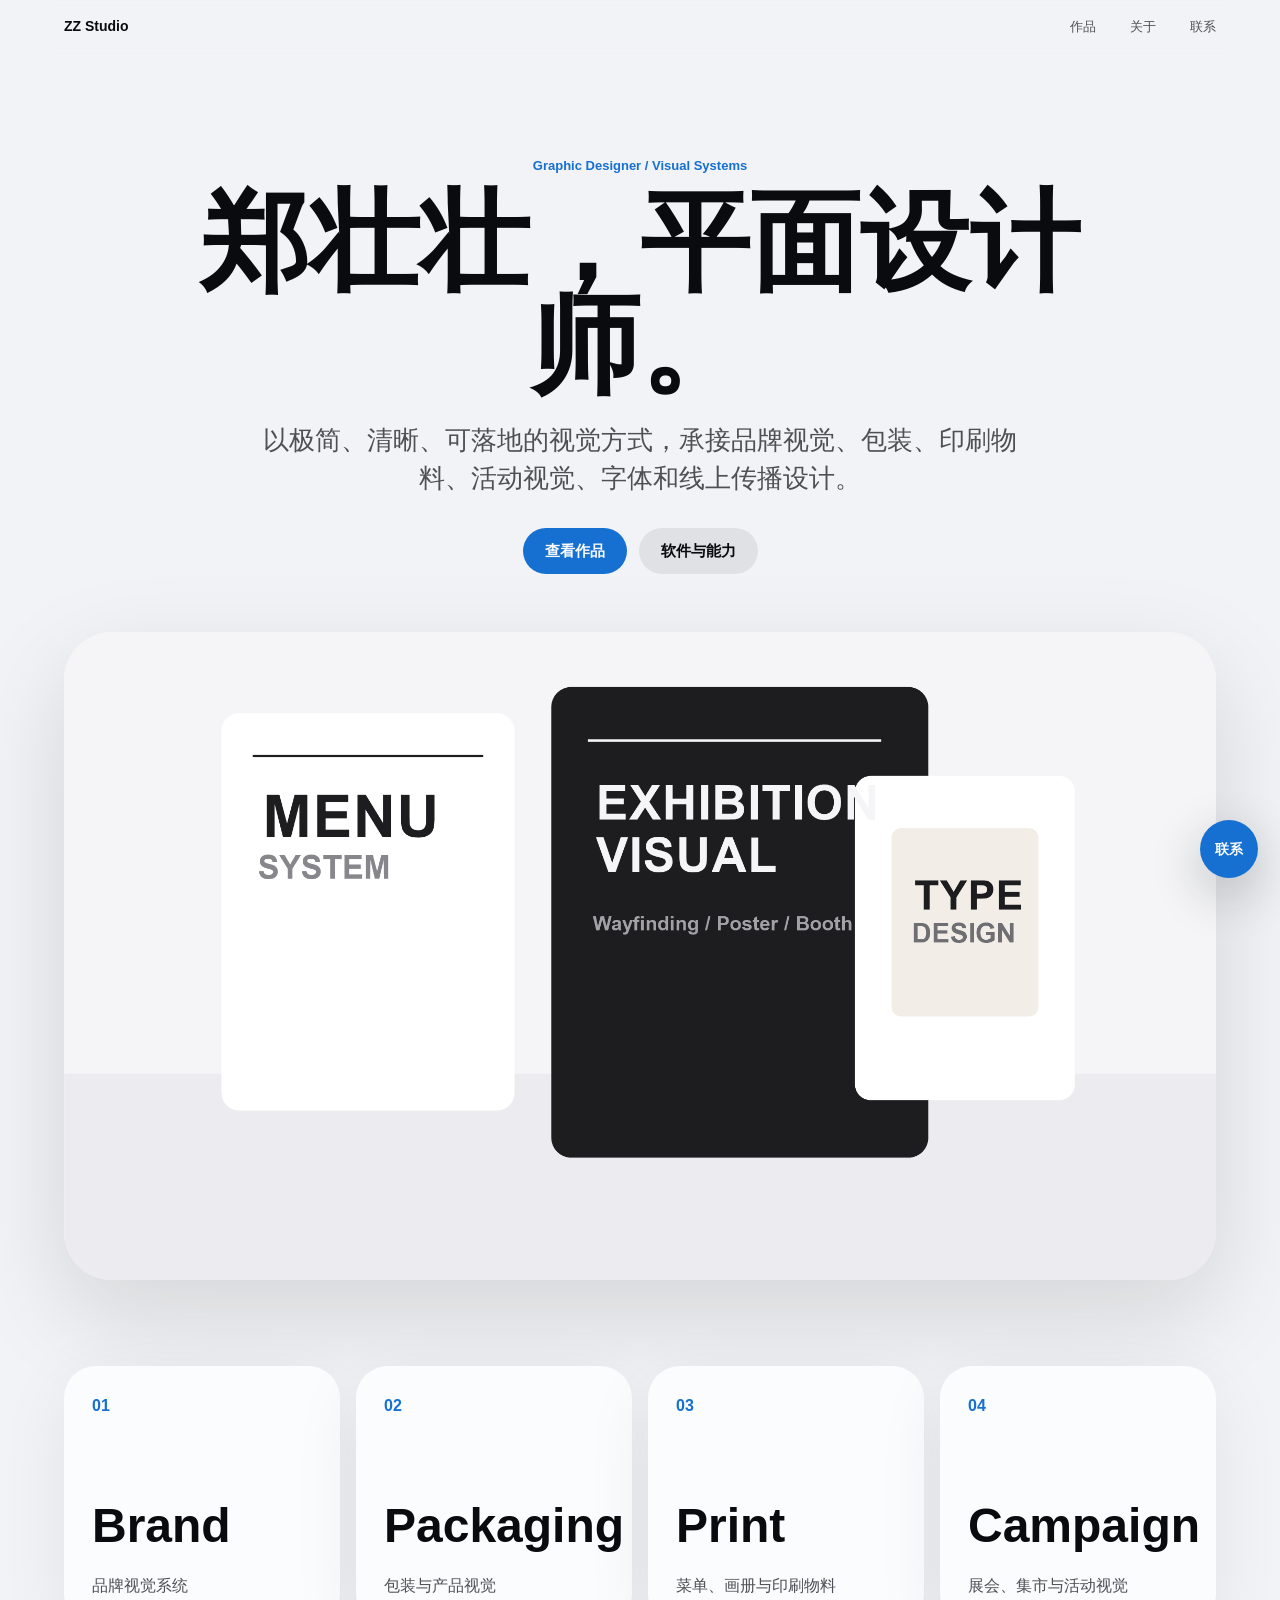
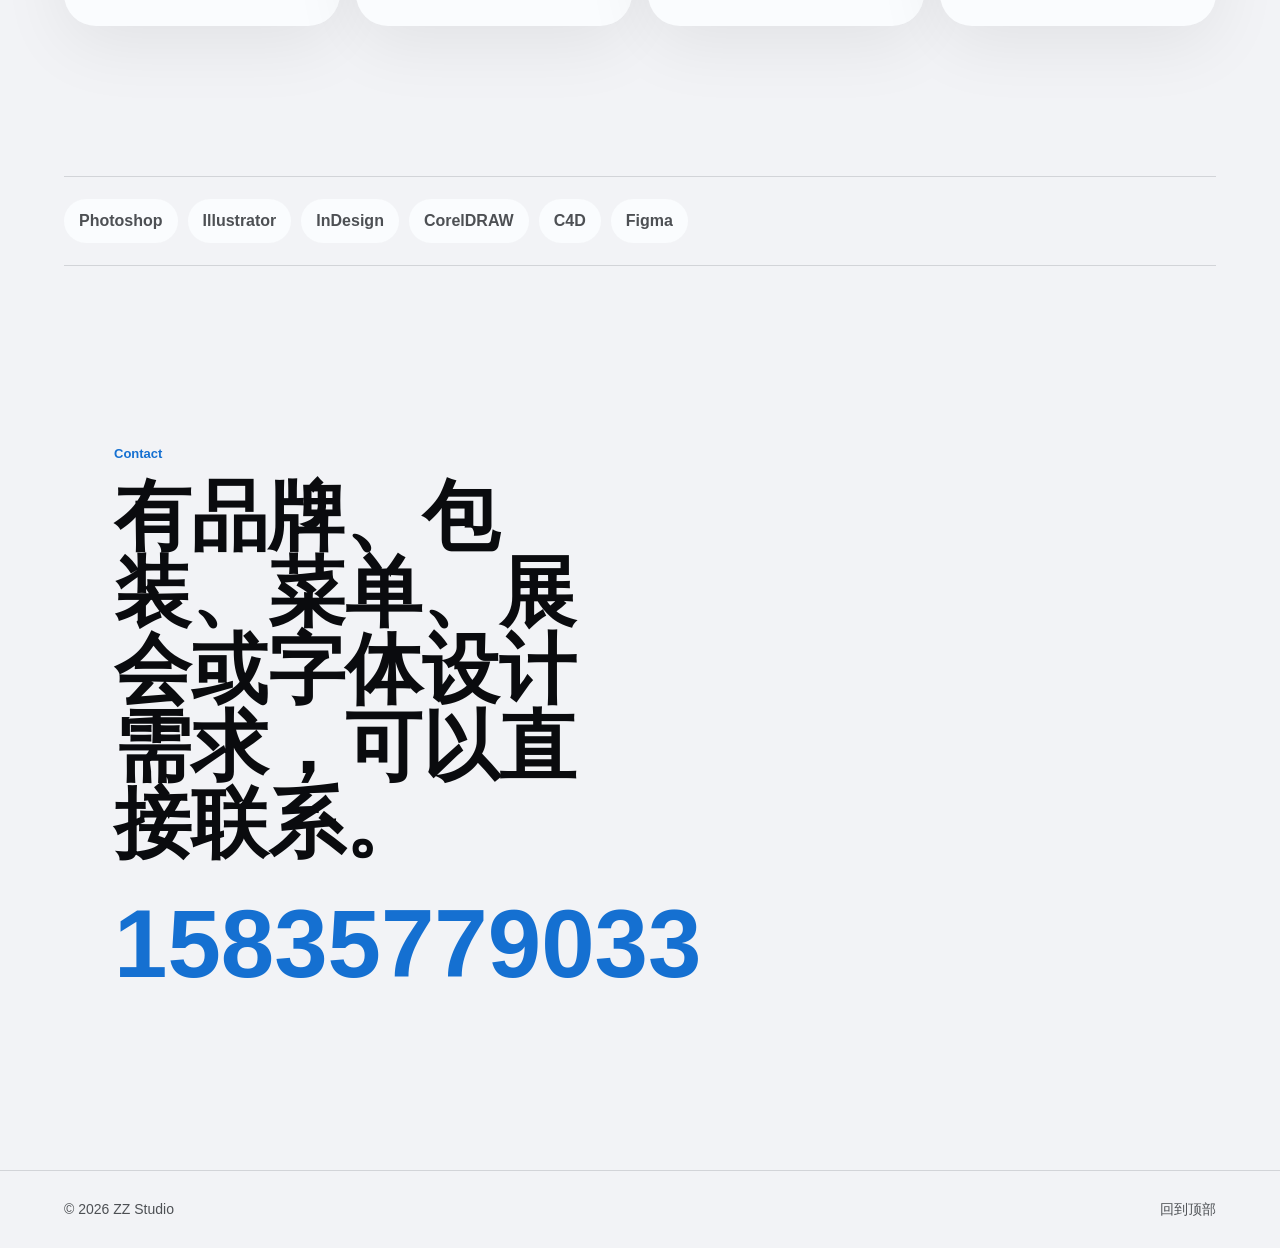
==== commit e8c2bfbb: "Split portfolio into multi-page structure" ====
--- a/index.html
+++ b/index.html
@@ -3,93 +3,63 @@
   <head>
     <meta charset="utf-8" />
     <meta name="viewport" content="width=device-width, initial-scale=1" />
-    <meta name="description" content="高级极简平面设计师作品集框架。" />
-    <title>ZZ Studio | Visual Design Portfolio</title>
+    <meta name="description" content="郑壮壮，平面设计师作品集。" />
+    <title>郑壮壮 | 平面设计师作品集</title>
     <link rel="icon" href="assets/favicon.svg" type="image/svg+xml" />
     <link rel="stylesheet" href="styles.css" />
   </head>
   <body>
     <div class="progress" aria-hidden="true"></div>
     <header class="site-header" data-header>
-      <a class="brand" href="#top">ZZ Studio</a>
+      <a class="brand" href="index.html">ZZ Studio</a>
       <nav class="nav" aria-label="主导航">
-        <a href="#work">作品</a>
-        <a href="#studio">理念</a>
-        <a href="#services">服务</a>
-        <a href="#process">流程</a>
-        <a href="#contact">联系</a>
+        <a href="works.html">作品</a>
+        <a href="about.html">关于</a>
+        <a href="contact.html">联系</a>
       </nav>
     </header>
+
     <main id="top">
-      <section class="hero">
+      <section class="home-hero">
         <div class="hero-copy">
-          <p class="eyebrow reveal">Visual Identity / Print / Type / Packaging</p>
-          <h1 class="reveal">安静，但有分量的视觉系统。</h1>
-          <p class="hero-lead reveal">一个高级极简的平面设计师作品集框架。内容可以承载品牌视觉、空间活动、菜单画册、包装、字体和线上发布物料。</p>
+          <p class="eyebrow reveal">Graphic Designer / Visual Systems</p>
+          <h1 class="reveal">郑壮壮，平面设计师。</h1>
+          <p class="hero-lead reveal">
+            以极简、清晰、可落地的视觉方式，承接品牌视觉、包装、印刷物料、活动视觉、字体和线上传播设计。
+          </p>
           <div class="hero-actions reveal">
-            <a class="pill primary" href="#work">进入作品</a>
-            <a class="pill secondary" href="#contact">联系合作</a>
+            <a class="pill primary" href="works.html">查看作品</a>
+            <a class="pill secondary" href="about.html">软件与能力</a>
           </div>
         </div>
-        <div class="hero-art reveal" data-depth="0.055">
-          <img src="assets/premium/hero-banner.png" alt="品牌视觉、菜单、展会和字体设计组合展示" />
+        <div class="hero-art reveal" data-depth="0.045">
+          <img src="assets/premium/hero-banner.png" alt="作品集视觉框架预览" />
         </div>
       </section>
-      <section class="studio-note" id="studio">
-        <p class="reveal">作品集不应该像文件夹。它应该像一次发布：先建立气质，再展示系统，最后让客户相信这些视觉能被真实使用。</p>
+
+      <section class="home-links" aria-label="作品分类入口">
+        <a class="chapter reveal" href="brand.html"><span>01</span><h2>Brand</h2><p>品牌视觉系统</p></a>
+        <a class="chapter reveal" href="packaging.html"><span>02</span><h2>Packaging</h2><p>包装与产品视觉</p></a>
+        <a class="chapter reveal" href="print.html"><span>03</span><h2>Print</h2><p>菜单、画册与印刷物料</p></a>
+        <a class="chapter reveal" href="campaign.html"><span>04</span><h2>Campaign</h2><p>展会、集市与活动视觉</p></a>
       </section>
-      <section class="chapters">
-        <article class="chapter reveal"><span>01</span><h2>Signal</h2><p>第一屏负责建立高级感和专业印象，不急着堆个人信息。</p></article>
-        <article class="chapter reveal"><span>02</span><h2>Systems</h2><p>用 Identity、Campaign、Print、Packaging、Type 等栏目承载不同作品。</p></article>
-        <article class="chapter reveal"><span>03</span><h2>Proof</h2><p>每个项目讲清背景、策略、应用和交付，让作品有商业可信度。</p></article>
+
+      <section class="software-strip reveal" aria-label="软件能力">
+        <p>Photoshop</p>
+        <p>Illustrator</p>
+        <p>InDesign</p>
+        <p>CorelDRAW</p>
+        <p>C4D</p>
+        <p>Figma</p>
       </section>
-      <section class="work" id="work">
-        <div class="section-head reveal"><p class="eyebrow">Selected Systems</p><h2>先搭六个高级作品栏目，后面再替换真实项目。</h2></div>
-        <div class="work-stack">
-          <article class="project reveal" data-project="identity"><div class="project-media"><img src="assets/premium/brand-case.png" alt="品牌视觉系统展示" /></div><div class="project-copy"><span>01</span><h3>Brand Identity</h3><p>标识、标准色、字体、辅助图形和基础应用，适合承载品牌视觉项目。</p><button type="button">查看框架</button></div></article>
-          <article class="project reveal" data-project="campaign"><div class="project-media"><img src="assets/premium/event-case.png" alt="空间活动视觉展示" /></div><div class="project-copy"><span>02</span><h3>Spatial Campaign</h3><p>展会、集市、快闪、活动主视觉和导视系统，体现线下空间的统一感。</p><button type="button">查看框架</button></div></article>
-          <article class="project reveal" data-project="print"><div class="project-media"><img src="assets/premium/menu-case.png" alt="菜单和印刷系统展示" /></div><div class="project-copy"><span>03</span><h3>Editorial Print</h3><p>菜单、画册、折页、价目表和票券，重点是版式秩序、纸面质感和阅读层级。</p><button type="button">查看框架</button></div></article>
-          <article class="project reveal" data-project="packaging"><div class="project-media"><img src="assets/web/packaging-boxes.jpg" alt="包装设计展示" /></div><div class="project-copy"><span>04</span><h3>Packaging Object</h3><p>包装盒、瓶贴、礼盒和系列包装，让产品成为可以被陈列和传播的物件。</p><button type="button">查看框架</button></div></article>
-          <article class="project reveal" data-project="type"><div class="project-media"><img src="assets/premium/type-case.png" alt="字体和海报系统展示" /></div><div class="project-copy"><span>05</span><h3>Custom Type</h3><p>标题字、品牌字标、活动字体和海报字形，让视觉系统拥有记忆点。</p><button type="button">查看框架</button></div></article>
-          <article class="project reveal" data-project="digital"><div class="project-media"><img src="assets/brand-work.png" alt="线上发布视觉套件展示" /></div><div class="project-copy"><span>06</span><h3>Digital Launch Kit</h3><p>上新 KV、社媒模板、电商图和活动发布图，补齐线上传播能力。</p><button type="button">查看框架</button></div></article>
-        </div>
-      </section>
-      <section class="services" id="services">
-        <div class="section-head reveal"><p class="eyebrow">Service Architecture</p><h2>服务不写成技能清单，而写成客户能购买的结果。</h2></div>
-        <div class="service-grid">
-          <div class="service reveal"><span>Identity</span><p>Logo、品牌色、字体规范、辅助图形、名片、门头、基础 VI。</p></div>
-          <div class="service reveal"><span>Campaign</span><p>活动主视觉、展会导视、集市物料、展板、邀请函、传播图。</p></div>
-          <div class="service reveal"><span>Print</span><p>菜单、画册、折页、海报、卡片、票券和印刷文件。</p></div>
-          <div class="service reveal"><span>Packaging</span><p>外盒、瓶贴、礼盒、系列包装、电商展示和包装延展。</p></div>
-          <div class="service reveal"><span>Type</span><p>标题字、品牌字标、活动字体、海报字体和字形实验。</p></div>
-          <div class="service reveal"><span>Launch</span><p>品牌发布图、社媒模板、上新视觉和线上传播套件。</p></div>
-        </div>
-      </section>
-      <section class="process" id="process">
-        <div class="section-head reveal"><p class="eyebrow">Workflow</p><h2>交互不是为了炫，是为了让浏览更像探索一套系统。</h2></div>
-        <div class="process-list">
-          <button class="process-row reveal is-open" type="button"><span>01</span><strong>Define</strong><p>确认场景、受众、尺寸、预算、周期和交付文件。</p></button>
-          <button class="process-row reveal" type="button"><span>02</span><strong>Direction</strong><p>建立视觉方向、参考系统、信息层级和核心风格。</p></button>
-          <button class="process-row reveal" type="button"><span>03</span><strong>Design</strong><p>完成主视觉、版式系统、应用物料和必要延展。</p></button>
-          <button class="process-row reveal" type="button"><span>04</span><strong>Delivery</strong><p>交付印刷、发布和后续编辑需要的完整文件。</p></button>
-        </div>
-      </section>
-      <section class="contact" id="contact">
+
+      <section class="home-contact">
         <p class="eyebrow reveal">Contact</p>
-        <h2 class="reveal">框架先高级起来，等真实作品到位后，再把每个栏目换成正式案例。</h2>
+        <h2 class="reveal">有品牌、包装、菜单、展会或字体设计需求，可以直接联系。</h2>
         <a class="phone reveal" href="tel:15835779033">15835779033</a>
       </section>
     </main>
-    <aside class="modal" aria-hidden="true" data-modal>
-      <div class="modal-backdrop" data-close></div>
-      <div class="modal-panel" role="dialog" aria-modal="true">
-        <button class="modal-close" type="button" data-close aria-label="关闭">×</button>
-        <p class="eyebrow" data-modal-kicker>Project</p>
-        <h2 data-modal-title>项目框架</h2>
-        <p data-modal-desc></p>
-        <dl data-modal-list></dl>
-      </div>
-    </aside>
+
     <a class="sticky-contact" href="tel:15835779033">联系</a>
     <footer class="footer"><p>© 2026 ZZ Studio</p><a href="#top">回到顶部</a></footer>
     <script src="script.js"></script>
--- a/styles.css
+++ b/styles.css
@@ -14,3 +14,31 @@
 @media(max-width:960px){.chapters,.service-grid{grid-template-columns:1fr}.project,.project:nth-child(even){grid-template-columns:1fr;min-height:auto}.project:nth-child(even) .project-media,.project:nth-child(even) .project-copy{grid-column:auto;grid-row:auto}.service{min-height:210px}}
 @media(max-width:700px){.site-header{min-height:64px}.nav{display:none}.hero{padding-top:50px}.hero-copy{width:100%;max-width:calc(100vw - 64px);text-align:left}h1{max-width:6.2ch;font-size:clamp(42px,12vw,54px);line-height:1}.hero-lead,.studio-note p,.section-head h2,.contact h2{max-width:calc(100vw - 64px);overflow-wrap:anywhere}.hero-lead{max-width:17em;font-size:18px}.hero-actions{width:100%;max-width:calc(100vw - 64px)}.pill{width:100%}.hero-art{max-width:calc(100vw - 40px)}.hero-art img{aspect-ratio:4/3}.studio-note p{text-align:left}.process-row{grid-template-columns:1fr;gap:8px}.phone{font-size:clamp(40px,12vw,58px)}.sticky-contact{right:16px;bottom:16px}.footer{flex-direction:column}}
 @media(prefers-reduced-motion:reduce){*,*::before,*::after{scroll-behavior:auto!important;animation-duration:.01ms!important;animation-iteration-count:1!important;transition-duration:.01ms!important}}
+
+.home-hero{min-height:calc(100svh - 54px);display:grid;grid-template-rows:auto 1fr;gap:clamp(28px,5vw,58px);align-items:center;padding:clamp(62px,8vw,114px) var(--gutter) clamp(48px,7vw,86px)}
+.home-links{width:min(var(--max),calc(100% - var(--gutter)*2));display:grid;grid-template-columns:repeat(4,minmax(0,1fr));gap:16px;margin:0 auto clamp(82px,12vw,150px)}
+.home-links .chapter{text-decoration:none;color:inherit}
+.software-strip{width:min(var(--max),calc(100% - var(--gutter)*2));display:flex;flex-wrap:wrap;gap:10px;margin:0 auto;padding:22px 0;border-block:1px solid var(--line)}
+.software-strip p{margin:0;padding:10px 15px;border-radius:999px;background:var(--panel);color:var(--muted);font-weight:760}
+.home-contact{width:min(var(--max),100%);min-height:62svh;display:flex;flex-direction:column;justify-content:center;padding:clamp(92px,14vw,178px) var(--gutter);margin:0 auto}
+.home-contact h2{max-width:12ch;margin:0;font-size:clamp(42px,6vw,90px);font-weight:780;line-height:1}
+.page-hero{width:min(var(--max),100%);padding:clamp(82px,12vw,150px) var(--gutter) clamp(42px,7vw,80px);margin:0 auto}
+.page-hero h1{max-width:11ch}
+.tile-grid{width:min(var(--max),calc(100% - var(--gutter)*2));display:grid;grid-template-columns:repeat(3,minmax(0,1fr));gap:18px;margin:0 auto clamp(92px,13vw,160px)}
+.work-tile{display:block;overflow:hidden;border-radius:34px;background:var(--panel);box-shadow:0 18px 70px oklch(18% .006 260 / 7%);color:inherit;transition:transform .36s var(--ease),box-shadow .36s var(--ease)}
+.work-tile:hover{transform:translateY(-6px);box-shadow:0 28px 90px oklch(18% .006 260 / 12%)}
+.work-tile img{aspect-ratio:4/3;object-fit:cover}
+.work-tile span{display:block;margin:22px 22px 8px;color:var(--blue);font-weight:780}
+.work-tile h2{margin:0 22px 24px;font-size:clamp(26px,3vw,42px);line-height:1}
+.software-page{width:min(var(--max),calc(100% - var(--gutter)*2));margin:0 auto clamp(92px,13vw,160px)}
+.category-hero{width:min(var(--max),calc(100% - var(--gutter)*2));display:grid;grid-template-columns:minmax(0,.8fr) minmax(0,1.2fr);gap:clamp(30px,6vw,84px);align-items:center;padding:clamp(70px,10vw,130px) 0 clamp(48px,8vw,92px);margin:0 auto}
+.category-hero h1{max-width:8ch}
+.category-hero img{border-radius:clamp(26px,4vw,48px);box-shadow:var(--shadow);aspect-ratio:16/11;object-fit:cover}
+.project-grid{width:min(var(--max),calc(100% - var(--gutter)*2));display:grid;grid-template-columns:repeat(3,minmax(0,1fr));gap:16px;margin:0 auto clamp(92px,13vw,160px)}
+.placeholder-card{min-height:260px;display:flex;flex-direction:column;justify-content:flex-end;padding:28px;border-radius:30px;background:var(--panel);box-shadow:0 18px 70px oklch(18% .006 260 / 7%)}
+.placeholder-card span{margin-bottom:auto;color:var(--blue);font-weight:820}
+.placeholder-card h2{font-size:clamp(25px,3vw,38px);line-height:1.05}
+.placeholder-card p{margin:0;color:var(--muted)}
+.contact-page{padding:clamp(92px,14vw,178px) var(--gutter)}
+@media(max-width:960px){.home-links,.tile-grid,.project-grid{grid-template-columns:1fr}.category-hero{grid-template-columns:1fr}.home-links{margin-top:40px}}
+@media(max-width:700px){.home-hero{padding-top:50px}.home-links,.software-strip,.tile-grid,.project-grid,.category-hero{width:calc(100% - 40px)}.page-hero{padding-inline:20px}.home-contact{padding-inline:20px}.category-hero h1,.page-hero h1{max-width:6.2ch;font-size:clamp(42px,12vw,54px);line-height:1}.work-tile h2{font-size:30px}}
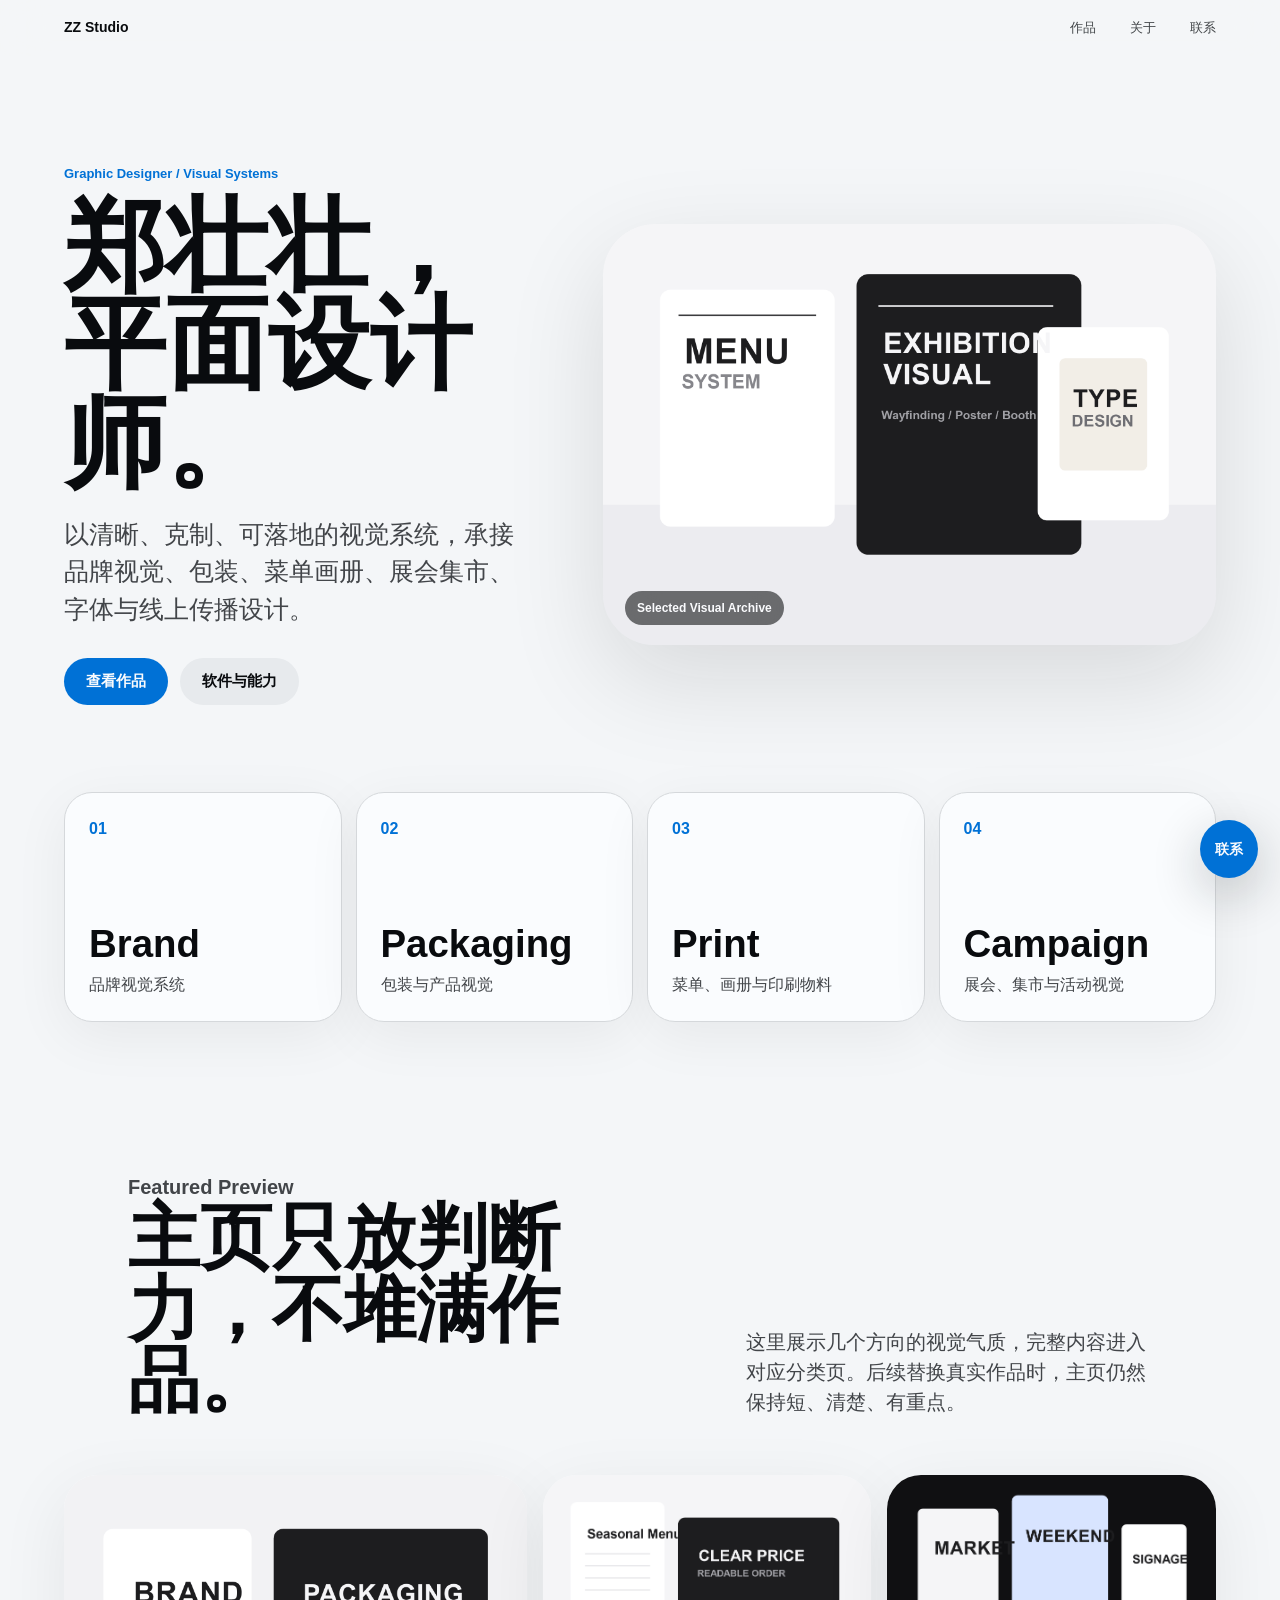
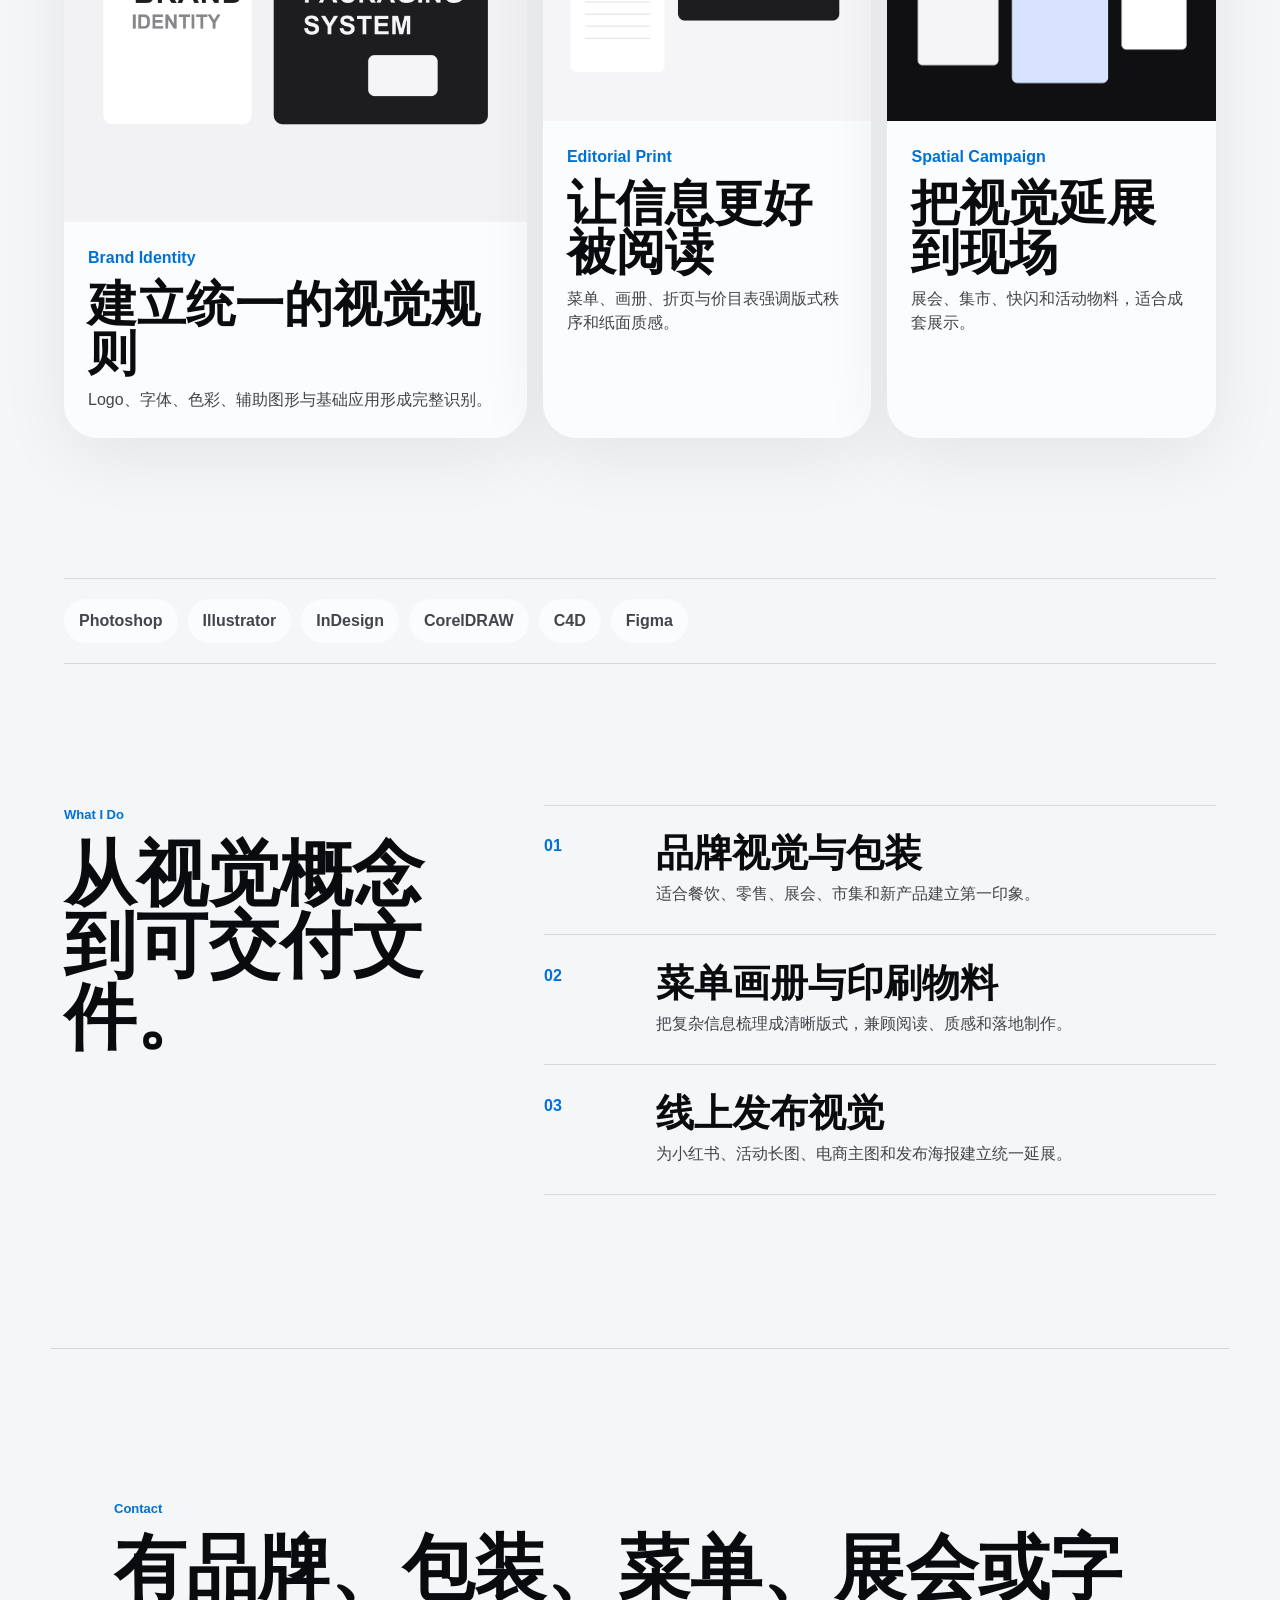
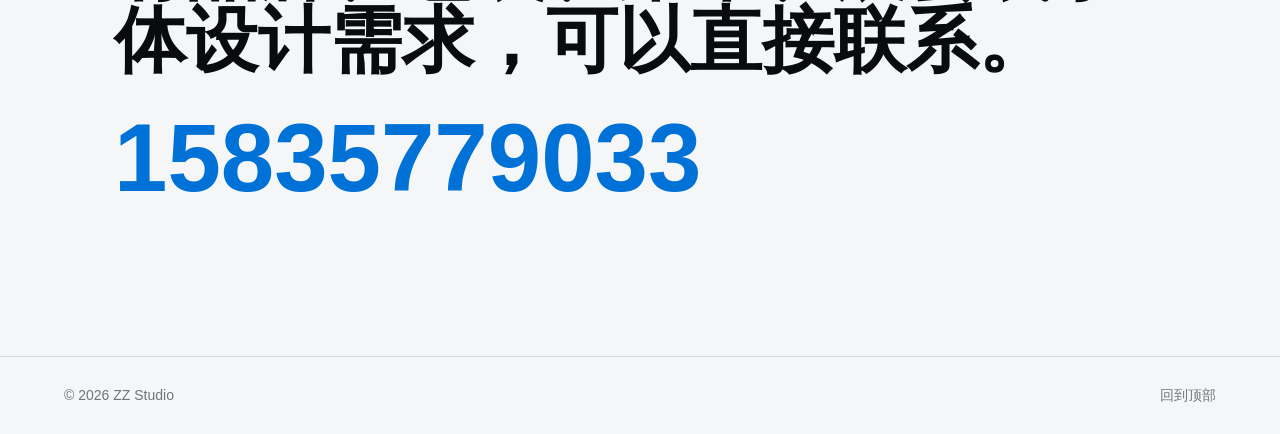
==== commit 4304f889: "Refine homepage portfolio structure" ====
--- a/index.html
+++ b/index.html
@@ -3,7 +3,7 @@
   <head>
     <meta charset="utf-8" />
     <meta name="viewport" content="width=device-width, initial-scale=1" />
-    <meta name="description" content="郑壮壮，平面设计师作品集。" />
+    <meta name="description" content="郑壮壮，平面设计师作品集。品牌视觉、包装、印刷物料、活动视觉、字体与线上传播设计。" />
     <title>郑壮壮 | 平面设计师作品集</title>
     <link rel="icon" href="assets/favicon.svg" type="image/svg+xml" />
     <link rel="stylesheet" href="styles.css" />
@@ -25,7 +25,7 @@
           <p class="eyebrow reveal">Graphic Designer / Visual Systems</p>
           <h1 class="reveal">郑壮壮，平面设计师。</h1>
           <p class="hero-lead reveal">
-            以极简、清晰、可落地的视觉方式，承接品牌视觉、包装、印刷物料、活动视觉、字体和线上传播设计。
+            以清晰、克制、可落地的视觉系统，承接品牌视觉、包装、菜单画册、展会集市、字体与线上传播设计。
           </p>
           <div class="hero-actions reveal">
             <a class="pill primary" href="works.html">查看作品</a>
@@ -38,10 +38,56 @@
       </section>
 
       <section class="home-links" aria-label="作品分类入口">
-        <a class="chapter reveal" href="brand.html"><span>01</span><h2>Brand</h2><p>品牌视觉系统</p></a>
-        <a class="chapter reveal" href="packaging.html"><span>02</span><h2>Packaging</h2><p>包装与产品视觉</p></a>
-        <a class="chapter reveal" href="print.html"><span>03</span><h2>Print</h2><p>菜单、画册与印刷物料</p></a>
-        <a class="chapter reveal" href="campaign.html"><span>04</span><h2>Campaign</h2><p>展会、集市与活动视觉</p></a>
+        <a class="chapter reveal" href="brand.html">
+          <span>01</span>
+          <h2>Brand</h2>
+          <p>品牌视觉系统</p>
+        </a>
+        <a class="chapter reveal" href="packaging.html">
+          <span>02</span>
+          <h2>Packaging</h2>
+          <p>包装与产品视觉</p>
+        </a>
+        <a class="chapter reveal" href="print.html">
+          <span>03</span>
+          <h2>Print</h2>
+          <p>菜单、画册与印刷物料</p>
+        </a>
+        <a class="chapter reveal" href="campaign.html">
+          <span>04</span>
+          <h2>Campaign</h2>
+          <p>展会、集市与活动视觉</p>
+        </a>
+      </section>
+
+      <section class="home-showcase" aria-label="精选预览">
+        <div class="section-head">
+          <div>
+            <p class="eyebrow reveal">Featured Preview</p>
+            <h2 class="reveal">主页只放判断力，不堆满作品。</h2>
+          </div>
+          <p class="reveal">这里展示几个方向的视觉气质，完整内容进入对应分类页。后续替换真实作品时，主页仍然保持短、清楚、有重点。</p>
+        </div>
+        <div class="preview-row">
+          <a class="preview-card reveal" href="brand.html">
+            <img src="assets/premium/brand-case.png" alt="品牌视觉项目预览" />
+            <span>Brand Identity</span>
+            <h3>建立统一的视觉规则</h3>
+            <p>Logo、字体、色彩、辅助图形与基础应用形成完整识别。</p>
+          </a>
+          <a class="preview-card reveal" href="print.html">
+            <img src="assets/premium/menu-case.png" alt="菜单与印刷项目预览" />
+            <span>Editorial Print</span>
+            <h3>让信息更好被阅读</h3>
+            <p>菜单、画册、折页与价目表强调版式秩序和纸面质感。</p>
+          </a>
+          <a class="preview-card reveal" href="campaign.html">
+            <img src="assets/premium/event-case.png" alt="活动视觉项目预览" />
+            <span>Spatial Campaign</span>
+            <h3>把视觉延展到现场</h3>
+            <p>展会、集市、快闪和活动物料，适合成套展示。</p>
+          </a>
+        </div>
       </section>
 
       <section class="software-strip reveal" aria-label="软件能力">
@@ -51,6 +97,38 @@
         <p>CorelDRAW</p>
         <p>C4D</p>
         <p>Figma</p>
+      </section>
+
+      <section class="home-summary" aria-label="服务能力摘要">
+        <div>
+          <p class="eyebrow reveal">What I Do</p>
+          <div class="summary-head">
+            <h2 class="reveal">从视觉概念到可交付文件。</h2>
+          </div>
+        </div>
+        <div class="summary-list">
+          <a class="summary-item reveal" href="brand.html">
+            <span>01</span>
+            <div>
+              <h3>品牌视觉与包装</h3>
+              <p>适合餐饮、零售、展会、市集和新产品建立第一印象。</p>
+            </div>
+          </a>
+          <a class="summary-item reveal" href="print.html">
+            <span>02</span>
+            <div>
+              <h3>菜单画册与印刷物料</h3>
+              <p>把复杂信息梳理成清晰版式，兼顾阅读、质感和落地制作。</p>
+            </div>
+          </a>
+          <a class="summary-item reveal" href="digital.html">
+            <span>03</span>
+            <div>
+              <h3>线上发布视觉</h3>
+              <p>为小红书、活动长图、电商主图和发布海报建立统一延展。</p>
+            </div>
+          </a>
+        </div>
       </section>
 
       <section class="home-contact">
--- a/styles.css
+++ b/styles.css
@@ -1,44 +1,592 @@
-:root{--page:oklch(96.5% .004 260);--panel:oklch(99% .003 260);--ink:oklch(15% .006 260);--muted:oklch(43% .008 260);--line:oklch(87% .006 260);--blue:oklch(55% .17 255);--black:oklch(12% .006 260);--white:oklch(98.5% .003 260);--shadow:0 36px 100px oklch(18% .006 260 / 13%);--ease:cubic-bezier(.16,1,.3,1);--max:1180px;--gutter:clamp(20px,5vw,76px)}
-*{box-sizing:border-box}html{scroll-behavior:smooth}body{margin:0;color:var(--ink);background:var(--page);font-family:-apple-system,BlinkMacSystemFont,"SF Pro Display","Segoe UI","PingFang SC","Microsoft YaHei",sans-serif;line-height:1.5;overflow-x:hidden}body.modal-open{overflow:hidden}img{display:block;width:100%}a{color:inherit;text-decoration:none}button{font:inherit}.progress{position:fixed;inset:0 auto auto 0;z-index:80;width:0;height:3px;background:var(--blue)}
-.site-header{position:sticky;top:0;z-index:70;display:flex;min-height:54px;align-items:center;justify-content:space-between;padding:0 var(--gutter);border-bottom:1px solid transparent;background:oklch(96.5% .004 260 / 78%);backdrop-filter:blur(22px);transition:border-color .24s ease,background .24s ease}.site-header.is-elevated{border-color:var(--line);background:oklch(98% .003 260 / 88%)}.brand{font-size:14px;font-weight:780}.nav{display:flex;gap:clamp(16px,3vw,34px);color:var(--muted);font-size:13px}.nav a{transition:color .18s ease}.nav a:hover{color:var(--ink)}
-.hero{min-height:calc(100svh - 54px);display:grid;grid-template-rows:auto 1fr;gap:clamp(28px,5vw,58px);align-items:center;padding:clamp(62px,8vw,114px) var(--gutter) clamp(48px,7vw,86px)}.hero-copy{width:min(980px,100%);margin:0 auto;text-align:center}.eyebrow{margin:0 0 14px;color:var(--blue);font-size:13px;font-weight:780}h1,h2,h3,p{margin-top:0}h1{margin-bottom:24px;font-size:clamp(56px,8.6vw,132px);font-weight:780;letter-spacing:0;line-height:.94}.hero-lead{max-width:780px;margin:0 auto 30px;color:var(--muted);font-size:clamp(19px,2vw,28px)}.hero-actions{display:flex;justify-content:center;gap:12px;flex-wrap:wrap}.pill{display:inline-flex;min-height:46px;align-items:center;justify-content:center;padding:12px 22px;border-radius:999px;font-size:15px;font-weight:760;transition:transform .24s var(--ease),background .24s ease}.pill:hover,.sticky-contact:hover,.project button:hover{transform:translateY(-2px)}.pill.primary{color:var(--white);background:var(--blue)}.pill.secondary{background:oklch(91% .006 260)}
-.hero-art{width:min(1160px,100%);margin:0 auto;overflow:hidden;border-radius:clamp(26px,4vw,48px);box-shadow:var(--shadow);transform:translateY(var(--parallax,0));will-change:transform}.hero-art img{aspect-ratio:16/9;object-fit:cover}.studio-note{min-height:60svh;display:grid;place-items:center;padding:clamp(84px,13vw,170px) var(--gutter);color:var(--white);background:var(--black)}.studio-note p{width:min(1040px,100%);margin:0;text-align:center;font-size:clamp(32px,5vw,78px);font-weight:780;line-height:1.02}
-.chapters{width:min(var(--max),calc(100% - var(--gutter)*2));display:grid;grid-template-columns:repeat(3,minmax(0,1fr));gap:16px;margin:clamp(82px,12vw,150px) auto 0}.chapter{min-height:260px;display:flex;flex-direction:column;justify-content:flex-end;padding:28px;border-radius:32px;background:var(--panel);box-shadow:0 18px 70px oklch(18% .006 260 / 7%)}.chapter span{margin-bottom:auto;color:var(--blue);font-weight:820}.chapter h2{margin-bottom:12px;font-size:clamp(30px,4vw,48px)}.chapter p{margin:0;color:var(--muted)}
-.work,.services,.process,.contact{padding:clamp(92px,14vw,178px) var(--gutter)}.section-head,.work-stack,.service-grid,.process-list,.contact{width:min(var(--max),100%);margin-inline:auto}.section-head{margin-bottom:clamp(36px,6vw,72px)}.section-head h2,.contact h2{max-width:12ch;margin:0;font-size:clamp(42px,6vw,90px);font-weight:780;line-height:1}.work-stack{display:grid;gap:clamp(18px,3vw,34px)}
-.project{min-height:620px;display:grid;grid-template-columns:minmax(0,1.18fr) minmax(300px,.82fr);gap:clamp(26px,5vw,72px);align-items:center;padding:clamp(18px,3vw,36px);border-radius:clamp(30px,5vw,58px);background:var(--panel);box-shadow:0 20px 80px oklch(18% .006 260 / 8%);transition:transform .54s var(--ease),box-shadow .54s var(--ease)}.project:hover{transform:translateY(-8px);box-shadow:0 36px 120px oklch(18% .006 260 / 14%)}.project:nth-child(even){grid-template-columns:minmax(300px,.82fr) minmax(0,1.18fr)}.project:nth-child(even) .project-media{grid-column:2}.project:nth-child(even) .project-copy{grid-column:1;grid-row:1}.project-media{overflow:hidden;border-radius:clamp(22px,3vw,38px);background:oklch(92% .006 260)}.project-media img{aspect-ratio:16/11;object-fit:cover;transition:transform .9s var(--ease)}.project:hover .project-media img{transform:scale(1.035)}.project-copy{padding:clamp(8px,2vw,22px)}.project-copy span{color:var(--blue);font-size:14px;font-weight:820}.project h3{margin:16px 0 18px;font-size:clamp(34px,4.8vw,66px);font-weight:780;line-height:1}.project p{max-width:34ch;color:var(--muted);font-size:clamp(17px,1.6vw,22px)}.project button{border:0;margin-top:10px;padding:0;color:var(--blue);background:transparent;cursor:pointer;font-weight:780;transition:transform .24s var(--ease)}
-.services{background:var(--panel)}.service-grid{display:grid;grid-template-columns:repeat(3,minmax(0,1fr));gap:16px}.service{min-height:260px;display:flex;flex-direction:column;justify-content:flex-end;padding:28px;border-radius:30px;background:var(--page)}.service span{margin-bottom:auto;color:var(--blue);font-size:clamp(25px,3vw,36px);font-weight:780;line-height:1}.service p{margin:26px 0 0;color:var(--muted)}
-.process-list{border-top:1px solid var(--line)}.process-row{width:100%;display:grid;grid-template-columns:80px minmax(190px,.55fr) minmax(280px,1fr);gap:clamp(16px,3vw,34px);align-items:start;padding:32px 0;border:0;border-bottom:1px solid var(--line);color:inherit;background:transparent;text-align:left;cursor:pointer}.process-row span{color:var(--blue);font-weight:820}.process-row strong{font-size:clamp(25px,3vw,36px);line-height:1.05}.process-row p{display:grid;grid-template-rows:0fr;margin:0;overflow:hidden;color:var(--muted);opacity:0;transition:grid-template-rows .42s var(--ease),opacity .24s ease}.process-row.is-open p{grid-template-rows:1fr;opacity:1}
-.contact{min-height:80svh;display:flex;flex-direction:column;justify-content:center}.phone{width:fit-content;margin-top:34px;color:var(--blue);font-size:clamp(42px,8vw,96px);font-weight:780;line-height:1}.sticky-contact{position:fixed;right:22px;bottom:22px;z-index:60;display:grid;width:58px;height:58px;place-items:center;border-radius:999px;color:var(--white);background:var(--blue);box-shadow:0 16px 50px oklch(20% .02 255 / 24%);font-size:14px;font-weight:820;transition:transform .24s var(--ease)}
-.modal{position:fixed;inset:0;z-index:90;display:grid;place-items:center;pointer-events:none;visibility:hidden;opacity:0;transition:opacity .26s ease,visibility .26s ease}.modal.is-open{pointer-events:auto;visibility:visible;opacity:1}.modal-backdrop{position:absolute;inset:0;background:oklch(8% .005 260 / 58%);backdrop-filter:blur(12px)}.modal-panel{position:relative;width:min(720px,calc(100% - 32px));max-height:min(760px,calc(100svh - 32px));overflow:auto;padding:clamp(28px,5vw,54px);border-radius:34px;background:var(--panel);box-shadow:0 40px 120px oklch(5% .005 260 / 42%);transform:translateY(18px) scale(.98);transition:transform .36s var(--ease)}.modal.is-open .modal-panel{transform:translateY(0) scale(1)}.modal-close{position:absolute;top:18px;right:18px;display:grid;width:40px;height:40px;place-items:center;border:0;border-radius:999px;background:oklch(91% .006 260);cursor:pointer;font-size:26px}.modal-panel h2{max-width:11ch;margin-bottom:18px;font-size:clamp(38px,6vw,68px)}.modal-panel p,.modal-list dd{color:var(--muted)}.modal-list{display:grid;gap:18px;margin:30px 0 0}.modal-list div{padding-top:18px;border-top:1px solid var(--line)}.modal-list dt{margin-bottom:6px;font-weight:780}.modal-list dd{margin:0}
-.footer{display:flex;justify-content:space-between;gap:18px;padding:28px var(--gutter);border-top:1px solid var(--line);color:var(--muted);font-size:14px}.footer p{margin:0}.reveal{transform:translateY(34px);opacity:0;transition:transform .88s var(--ease),opacity .88s var(--ease)}.reveal.is-visible{transform:translateY(0);opacity:1}
-@media(max-width:960px){.chapters,.service-grid{grid-template-columns:1fr}.project,.project:nth-child(even){grid-template-columns:1fr;min-height:auto}.project:nth-child(even) .project-media,.project:nth-child(even) .project-copy{grid-column:auto;grid-row:auto}.service{min-height:210px}}
-@media(max-width:700px){.site-header{min-height:64px}.nav{display:none}.hero{padding-top:50px}.hero-copy{width:100%;max-width:calc(100vw - 64px);text-align:left}h1{max-width:6.2ch;font-size:clamp(42px,12vw,54px);line-height:1}.hero-lead,.studio-note p,.section-head h2,.contact h2{max-width:calc(100vw - 64px);overflow-wrap:anywhere}.hero-lead{max-width:17em;font-size:18px}.hero-actions{width:100%;max-width:calc(100vw - 64px)}.pill{width:100%}.hero-art{max-width:calc(100vw - 40px)}.hero-art img{aspect-ratio:4/3}.studio-note p{text-align:left}.process-row{grid-template-columns:1fr;gap:8px}.phone{font-size:clamp(40px,12vw,58px)}.sticky-contact{right:16px;bottom:16px}.footer{flex-direction:column}}
-@media(prefers-reduced-motion:reduce){*,*::before,*::after{scroll-behavior:auto!important;animation-duration:.01ms!important;animation-iteration-count:1!important;transition-duration:.01ms!important}}
-
-.home-hero{min-height:calc(100svh - 54px);display:grid;grid-template-rows:auto 1fr;gap:clamp(28px,5vw,58px);align-items:center;padding:clamp(62px,8vw,114px) var(--gutter) clamp(48px,7vw,86px)}
-.home-links{width:min(var(--max),calc(100% - var(--gutter)*2));display:grid;grid-template-columns:repeat(4,minmax(0,1fr));gap:16px;margin:0 auto clamp(82px,12vw,150px)}
-.home-links .chapter{text-decoration:none;color:inherit}
-.software-strip{width:min(var(--max),calc(100% - var(--gutter)*2));display:flex;flex-wrap:wrap;gap:10px;margin:0 auto;padding:22px 0;border-block:1px solid var(--line)}
-.software-strip p{margin:0;padding:10px 15px;border-radius:999px;background:var(--panel);color:var(--muted);font-weight:760}
-.home-contact{width:min(var(--max),100%);min-height:62svh;display:flex;flex-direction:column;justify-content:center;padding:clamp(92px,14vw,178px) var(--gutter);margin:0 auto}
-.home-contact h2{max-width:12ch;margin:0;font-size:clamp(42px,6vw,90px);font-weight:780;line-height:1}
-.page-hero{width:min(var(--max),100%);padding:clamp(82px,12vw,150px) var(--gutter) clamp(42px,7vw,80px);margin:0 auto}
-.page-hero h1{max-width:11ch}
-.tile-grid{width:min(var(--max),calc(100% - var(--gutter)*2));display:grid;grid-template-columns:repeat(3,minmax(0,1fr));gap:18px;margin:0 auto clamp(92px,13vw,160px)}
-.work-tile{display:block;overflow:hidden;border-radius:34px;background:var(--panel);box-shadow:0 18px 70px oklch(18% .006 260 / 7%);color:inherit;transition:transform .36s var(--ease),box-shadow .36s var(--ease)}
-.work-tile:hover{transform:translateY(-6px);box-shadow:0 28px 90px oklch(18% .006 260 / 12%)}
-.work-tile img{aspect-ratio:4/3;object-fit:cover}
-.work-tile span{display:block;margin:22px 22px 8px;color:var(--blue);font-weight:780}
-.work-tile h2{margin:0 22px 24px;font-size:clamp(26px,3vw,42px);line-height:1}
-.software-page{width:min(var(--max),calc(100% - var(--gutter)*2));margin:0 auto clamp(92px,13vw,160px)}
-.category-hero{width:min(var(--max),calc(100% - var(--gutter)*2));display:grid;grid-template-columns:minmax(0,.8fr) minmax(0,1.2fr);gap:clamp(30px,6vw,84px);align-items:center;padding:clamp(70px,10vw,130px) 0 clamp(48px,8vw,92px);margin:0 auto}
-.category-hero h1{max-width:8ch}
-.category-hero img{border-radius:clamp(26px,4vw,48px);box-shadow:var(--shadow);aspect-ratio:16/11;object-fit:cover}
-.project-grid{width:min(var(--max),calc(100% - var(--gutter)*2));display:grid;grid-template-columns:repeat(3,minmax(0,1fr));gap:16px;margin:0 auto clamp(92px,13vw,160px)}
-.placeholder-card{min-height:260px;display:flex;flex-direction:column;justify-content:flex-end;padding:28px;border-radius:30px;background:var(--panel);box-shadow:0 18px 70px oklch(18% .006 260 / 7%)}
-.placeholder-card span{margin-bottom:auto;color:var(--blue);font-weight:820}
-.placeholder-card h2{font-size:clamp(25px,3vw,38px);line-height:1.05}
-.placeholder-card p{margin:0;color:var(--muted)}
-.contact-page{padding:clamp(92px,14vw,178px) var(--gutter)}
-@media(max-width:960px){.home-links,.tile-grid,.project-grid{grid-template-columns:1fr}.category-hero{grid-template-columns:1fr}.home-links{margin-top:40px}}
-@media(max-width:700px){.home-hero{padding-top:50px}.home-links,.software-strip,.tile-grid,.project-grid,.category-hero{width:calc(100% - 40px)}.page-hero{padding-inline:20px}.home-contact{padding-inline:20px}.category-hero h1,.page-hero h1{max-width:6.2ch;font-size:clamp(42px,12vw,54px);line-height:1}.work-tile h2{font-size:30px}}
+:root {
+  --page: oklch(97.2% 0.004 255);
+  --paper: oklch(99% 0.003 255);
+  --ink: oklch(15% 0.006 255);
+  --soft-ink: oklch(39% 0.008 255);
+  --muted: oklch(56% 0.009 255);
+  --line: oklch(88% 0.006 255);
+  --quiet: oklch(93.5% 0.005 255);
+  --accent: oklch(55% 0.18 252);
+  --accent-soft: oklch(91% 0.04 252);
+  --dark: oklch(13% 0.006 255);
+  --white: oklch(98.8% 0.003 255);
+  --shadow: 0 34px 100px oklch(17% 0.008 255 / 12%);
+  --ease: cubic-bezier(0.16, 1, 0.3, 1);
+  --max: 1180px;
+  --gutter: clamp(20px, 5vw, 76px);
+}
+
+* { box-sizing: border-box; }
+html { scroll-behavior: smooth; }
+body {
+  margin: 0;
+  color: var(--ink);
+  background: var(--page);
+  font-family: -apple-system, BlinkMacSystemFont, "SF Pro Display", "Segoe UI", "PingFang SC", "Microsoft YaHei", sans-serif;
+  line-height: 1.5;
+  overflow-x: hidden;
+}
+img { display: block; width: 100%; }
+a { color: inherit; text-decoration: none; }
+h1, h2, h3, p { margin-top: 0; }
+
+.progress {
+  position: fixed;
+  inset: 0 auto auto 0;
+  z-index: 90;
+  width: 0;
+  height: 3px;
+  background: var(--accent);
+}
+
+.site-header {
+  position: sticky;
+  top: 0;
+  z-index: 80;
+  min-height: 56px;
+  display: flex;
+  align-items: center;
+  justify-content: space-between;
+  padding: 0 var(--gutter);
+  border-bottom: 1px solid transparent;
+  background: oklch(97.2% 0.004 255 / 78%);
+  backdrop-filter: blur(22px);
+  transition: background 0.24s ease, border-color 0.24s ease;
+}
+.site-header.is-elevated {
+  border-color: var(--line);
+  background: oklch(99% 0.003 255 / 88%);
+}
+.brand {
+  font-size: 14px;
+  font-weight: 760;
+  letter-spacing: 0;
+}
+.nav {
+  display: flex;
+  gap: clamp(16px, 3vw, 34px);
+  color: var(--soft-ink);
+  font-size: 13px;
+}
+.nav a { transition: color 0.18s ease; }
+.nav a:hover { color: var(--ink); }
+
+.eyebrow {
+  margin-bottom: 14px;
+  color: var(--accent);
+  font-size: 13px;
+  font-weight: 780;
+}
+.hero-lead {
+  max-width: 760px;
+  color: var(--soft-ink);
+  font-size: clamp(18px, 2vw, 25px);
+}
+.pill {
+  display: inline-flex;
+  min-height: 46px;
+  align-items: center;
+  justify-content: center;
+  padding: 12px 22px;
+  border-radius: 999px;
+  font-size: 15px;
+  font-weight: 760;
+  transition: transform 0.24s var(--ease), background 0.24s ease;
+}
+.pill:hover,
+.work-tile:hover,
+.preview-card:hover,
+.chapter:hover,
+.sticky-contact:hover {
+  transform: translateY(-3px);
+}
+.pill.primary {
+  color: var(--white);
+  background: var(--accent);
+}
+.pill.secondary {
+  background: var(--quiet);
+}
+
+.home-hero {
+  min-height: calc(88svh - 56px);
+  display: grid;
+  grid-template-columns: minmax(0, 0.86fr) minmax(320px, 1.14fr);
+  gap: clamp(36px, 6vw, 86px);
+  align-items: center;
+  padding: clamp(58px, 8vw, 112px) var(--gutter) clamp(40px, 7vw, 82px);
+}
+.hero-copy {
+  width: 100%;
+  max-width: 660px;
+  min-width: 0;
+}
+.home-hero h1,
+.page-hero h1,
+.category-hero h1 {
+  margin-bottom: 24px;
+  font-size: clamp(52px, 8vw, 118px);
+  font-weight: 780;
+  letter-spacing: 0;
+  line-height: 0.96;
+}
+.home-hero .hero-lead { margin-bottom: 30px; }
+.hero-actions {
+  display: flex;
+  gap: 12px;
+  flex-wrap: wrap;
+  max-width: 100%;
+}
+.hero-art {
+  position: relative;
+  overflow: hidden;
+  border-radius: clamp(28px, 4vw, 52px);
+  background: var(--quiet);
+  box-shadow: var(--shadow);
+  transform: translateY(var(--parallax, 0));
+  will-change: transform;
+}
+.hero-art img {
+  aspect-ratio: 16 / 11;
+  object-fit: cover;
+}
+.hero-art::after {
+  content: "Selected Visual Archive";
+  position: absolute;
+  left: 22px;
+  bottom: 20px;
+  padding: 8px 12px;
+  border-radius: 999px;
+  color: var(--white);
+  background: oklch(12% 0.006 255 / 56%);
+  backdrop-filter: blur(16px);
+  font-size: 12px;
+  font-weight: 760;
+}
+
+.home-links,
+.software-strip,
+.home-showcase,
+.home-summary,
+.tile-grid,
+.project-grid,
+.service-grid,
+.software-page {
+  width: min(var(--max), calc(100% - var(--gutter) * 2));
+  margin-inline: auto;
+}
+.home-links {
+  display: grid;
+  grid-template-columns: repeat(4, minmax(0, 1fr));
+  gap: 14px;
+  margin-bottom: clamp(82px, 12vw, 150px);
+}
+.chapter {
+  min-height: 230px;
+  display: flex;
+  flex-direction: column;
+  justify-content: flex-end;
+  padding: 24px;
+  border: 1px solid var(--line);
+  border-radius: 28px;
+  background: var(--paper);
+  box-shadow: 0 14px 56px oklch(17% 0.008 255 / 6%);
+  transition: transform 0.3s var(--ease), box-shadow 0.3s var(--ease), border-color 0.3s ease;
+}
+.chapter:hover {
+  border-color: oklch(77% 0.03 252);
+  box-shadow: 0 28px 80px oklch(17% 0.008 255 / 10%);
+}
+.chapter span,
+.work-tile span,
+.placeholder-card span,
+.preview-card span,
+.summary-item span,
+.service span {
+  color: var(--accent);
+  font-weight: 820;
+}
+.chapter span { margin-bottom: auto; }
+.chapter h2 {
+  margin-bottom: 10px;
+  font-size: clamp(27px, 3vw, 42px);
+  line-height: 1;
+}
+.chapter p,
+.work-tile p,
+.placeholder-card p,
+.summary-item p,
+.service p,
+.preview-card p {
+  margin-bottom: 0;
+  color: var(--soft-ink);
+}
+
+.section-head {
+  width: min(var(--max), calc(100% - var(--gutter) * 2));
+  margin: 0 auto clamp(28px, 5vw, 58px);
+  display: grid;
+  grid-template-columns: minmax(0, 0.75fr) minmax(260px, 0.55fr);
+  gap: clamp(24px, 5vw, 72px);
+  align-items: end;
+}
+.section-head h2,
+.home-contact h2,
+.contact h2 {
+  margin-bottom: 0;
+  font-size: clamp(38px, 5.6vw, 82px);
+  font-weight: 780;
+  letter-spacing: 0;
+  line-height: 1;
+}
+.section-head p {
+  margin-bottom: 0;
+  color: var(--soft-ink);
+  font-size: clamp(16px, 1.6vw, 20px);
+}
+
+.home-showcase {
+  margin-bottom: clamp(78px, 11vw, 142px);
+}
+.preview-row {
+  display: grid;
+  grid-template-columns: 1.24fr 0.88fr 0.88fr;
+  gap: 16px;
+}
+.preview-card {
+  overflow: hidden;
+  border-radius: 34px;
+  background: var(--paper);
+  box-shadow: 0 18px 70px oklch(17% 0.008 255 / 7%);
+  transition: transform 0.36s var(--ease), box-shadow 0.36s var(--ease);
+}
+.preview-card:hover { box-shadow: 0 34px 100px oklch(17% 0.008 255 / 12%); }
+.preview-card img {
+  aspect-ratio: 4 / 3;
+  object-fit: cover;
+  transition: transform 0.8s var(--ease);
+}
+.preview-card:hover img { transform: scale(1.035); }
+.preview-card span,
+.preview-card h3,
+.preview-card p {
+  display: block;
+  margin-inline: 24px;
+}
+.preview-card span { margin-top: 24px; }
+.preview-card h3 {
+  margin-top: 10px;
+  margin-bottom: 10px;
+  font-size: clamp(28px, 3.8vw, 50px);
+  line-height: 1;
+}
+.preview-card p { margin-bottom: 26px; }
+
+.software-strip {
+  display: flex;
+  flex-wrap: wrap;
+  gap: 10px;
+  margin-bottom: clamp(78px, 11vw, 142px);
+  padding: 20px 0;
+  border-block: 1px solid var(--line);
+}
+.software-strip p {
+  margin: 0;
+  padding: 10px 15px;
+  border-radius: 999px;
+  background: var(--paper);
+  color: var(--soft-ink);
+  font-weight: 760;
+}
+
+.home-summary {
+  display: grid;
+  grid-template-columns: 0.75fr 1.25fr;
+  gap: clamp(28px, 6vw, 88px);
+  align-items: start;
+  margin-bottom: clamp(88px, 12vw, 156px);
+}
+.summary-head h2 {
+  margin-bottom: 0;
+  font-size: clamp(38px, 5.6vw, 82px);
+  font-weight: 780;
+  letter-spacing: 0;
+  line-height: 1;
+}
+.summary-list {
+  display: grid;
+  gap: 1px;
+  border-block: 1px solid var(--line);
+}
+.summary-item {
+  display: grid;
+  grid-template-columns: 92px minmax(0, 1fr);
+  gap: 20px;
+  padding: 28px 0;
+  border-bottom: 1px solid var(--line);
+}
+.summary-item:last-child { border-bottom: 0; }
+.summary-item h3 {
+  margin-bottom: 8px;
+  font-size: clamp(24px, 3vw, 38px);
+  line-height: 1.05;
+}
+
+.home-contact,
+.contact {
+  min-height: 66svh;
+  display: flex;
+  flex-direction: column;
+  justify-content: center;
+  padding: clamp(82px, 12vw, 150px) var(--gutter);
+}
+.home-contact {
+  width: min(var(--max), 100%);
+  margin-inline: auto;
+  border-top: 1px solid var(--line);
+}
+.phone {
+  width: fit-content;
+  margin-top: 34px;
+  color: var(--accent);
+  font-size: clamp(42px, 8vw, 96px);
+  font-weight: 780;
+  line-height: 1;
+}
+.sticky-contact {
+  position: fixed;
+  right: 22px;
+  bottom: 22px;
+  z-index: 70;
+  display: grid;
+  width: 58px;
+  height: 58px;
+  place-items: center;
+  border-radius: 999px;
+  color: var(--white);
+  background: var(--accent);
+  box-shadow: 0 16px 50px oklch(20% 0.02 252 / 24%);
+  font-size: 14px;
+  font-weight: 820;
+  transition: transform 0.24s var(--ease);
+}
+
+.page-hero {
+  width: min(var(--max), 100%);
+  padding: clamp(82px, 12vw, 150px) var(--gutter) clamp(42px, 7vw, 80px);
+  margin-inline: auto;
+}
+.page-hero h1 { max-width: 11ch; }
+.tile-grid {
+  display: grid;
+  grid-template-columns: repeat(3, minmax(0, 1fr));
+  gap: 18px;
+  margin-bottom: clamp(92px, 13vw, 160px);
+}
+.work-tile {
+  display: block;
+  overflow: hidden;
+  border-radius: 34px;
+  background: var(--paper);
+  box-shadow: 0 18px 70px oklch(17% 0.008 255 / 7%);
+  transition: transform 0.36s var(--ease), box-shadow 0.36s var(--ease);
+}
+.work-tile:hover { box-shadow: 0 28px 90px oklch(17% 0.008 255 / 12%); }
+.work-tile img {
+  aspect-ratio: 4 / 3;
+  object-fit: cover;
+}
+.work-tile span {
+  display: block;
+  margin: 22px 22px 8px;
+}
+.work-tile h2 {
+  margin: 0 22px 24px;
+  font-size: clamp(26px, 3vw, 42px);
+  line-height: 1;
+}
+
+.category-hero {
+  width: min(var(--max), calc(100% - var(--gutter) * 2));
+  display: grid;
+  grid-template-columns: minmax(0, 0.82fr) minmax(0, 1.18fr);
+  gap: clamp(30px, 6vw, 84px);
+  align-items: center;
+  padding: clamp(70px, 10vw, 130px) 0 clamp(48px, 8vw, 92px);
+  margin-inline: auto;
+}
+.category-hero h1 { max-width: 8ch; }
+.category-hero img {
+  border-radius: clamp(26px, 4vw, 48px);
+  box-shadow: var(--shadow);
+  aspect-ratio: 16 / 11;
+  object-fit: cover;
+}
+.project-grid {
+  display: grid;
+  grid-template-columns: repeat(3, minmax(0, 1fr));
+  gap: 16px;
+  margin-bottom: clamp(92px, 13vw, 160px);
+}
+.placeholder-card,
+.service {
+  min-height: 260px;
+  display: flex;
+  flex-direction: column;
+  justify-content: flex-end;
+  padding: 28px;
+  border-radius: 30px;
+  background: var(--paper);
+  box-shadow: 0 18px 70px oklch(17% 0.008 255 / 7%);
+}
+.placeholder-card span,
+.service span {
+  margin-bottom: auto;
+}
+.placeholder-card h2 {
+  margin-bottom: 12px;
+  font-size: clamp(25px, 3vw, 38px);
+  line-height: 1.05;
+}
+.service-grid {
+  display: grid;
+  grid-template-columns: repeat(3, minmax(0, 1fr));
+  gap: 16px;
+}
+.software-page { margin-bottom: clamp(92px, 13vw, 160px); }
+.service span {
+  font-size: clamp(24px, 3vw, 36px);
+  line-height: 1;
+}
+.service p { margin-top: 26px; }
+.contact-page { padding: clamp(92px, 14vw, 178px) var(--gutter); }
+
+.footer {
+  display: flex;
+  justify-content: space-between;
+  gap: 18px;
+  padding: 28px var(--gutter);
+  border-top: 1px solid var(--line);
+  color: var(--muted);
+  font-size: 14px;
+}
+.footer p { margin: 0; }
+
+.reveal {
+  transform: translateY(30px);
+  opacity: 0;
+  transition: transform 0.86s var(--ease), opacity 0.86s var(--ease);
+}
+.reveal.is-visible {
+  transform: translateY(0);
+  opacity: 1;
+}
+
+@media (max-width: 1060px) {
+  .home-hero,
+  .category-hero,
+  .home-summary,
+  .section-head {
+    grid-template-columns: 1fr;
+  }
+  .home-links,
+  .tile-grid,
+  .project-grid,
+  .service-grid {
+    grid-template-columns: repeat(2, minmax(0, 1fr));
+  }
+  .preview-row { grid-template-columns: 1fr; }
+}
+
+@media (max-width: 700px) {
+  :root { --mobile-content: min(342px, calc(100vw - 48px)); }
+  .site-header { min-height: 64px; }
+  .nav { display: none; }
+  .home-hero {
+    min-height: auto;
+    grid-template-columns: 1fr;
+    padding-top: 52px;
+  }
+  .hero-copy {
+    width: var(--mobile-content);
+    max-width: var(--mobile-content);
+  }
+  .home-hero h1,
+  .page-hero h1,
+  .category-hero h1 {
+    max-width: 6.4ch;
+    font-size: clamp(42px, 12vw, 58px);
+    line-height: 1;
+    overflow-wrap: anywhere;
+  }
+  .hero-lead {
+    max-width: 18em;
+    font-size: 18px;
+  }
+  .hero-actions {
+    width: var(--mobile-content);
+    display: grid;
+    grid-template-columns: 1fr;
+  }
+  .pill {
+    width: var(--mobile-content);
+    max-width: var(--mobile-content);
+    justify-self: start;
+  }
+  .hero-art img { aspect-ratio: 4 / 3; }
+  .hero-art {
+    width: var(--mobile-content);
+    max-width: var(--mobile-content);
+  }
+  .home-links,
+  .tile-grid,
+  .project-grid,
+  .service-grid {
+    grid-template-columns: 1fr;
+  }
+  .home-links,
+  .software-strip,
+  .home-showcase,
+  .home-summary,
+  .tile-grid,
+  .project-grid,
+  .service-grid,
+  .software-page,
+  .category-hero,
+  .section-head {
+    width: calc(100% - 40px);
+  }
+  .chapter { min-height: 196px; }
+  .section-head h2,
+  .home-contact h2,
+  .contact h2 {
+    max-width: calc(100vw - 40px);
+    font-size: clamp(36px, 11vw, 54px);
+  }
+  .summary-item {
+    grid-template-columns: 1fr;
+    gap: 10px;
+  }
+  .page-hero,
+  .home-contact,
+  .contact {
+    padding-inline: 20px;
+  }
+  .phone { font-size: clamp(38px, 11vw, 56px); }
+  .sticky-contact {
+    right: 16px;
+    bottom: 16px;
+  }
+  .footer { flex-direction: column; }
+}
+
+@media (prefers-reduced-motion: reduce) {
+  *,
+  *::before,
+  *::after {
+    scroll-behavior: auto !important;
+    animation-duration: 0.01ms !important;
+    animation-iteration-count: 1 !important;
+    transition-duration: 0.01ms !important;
+  }
+}
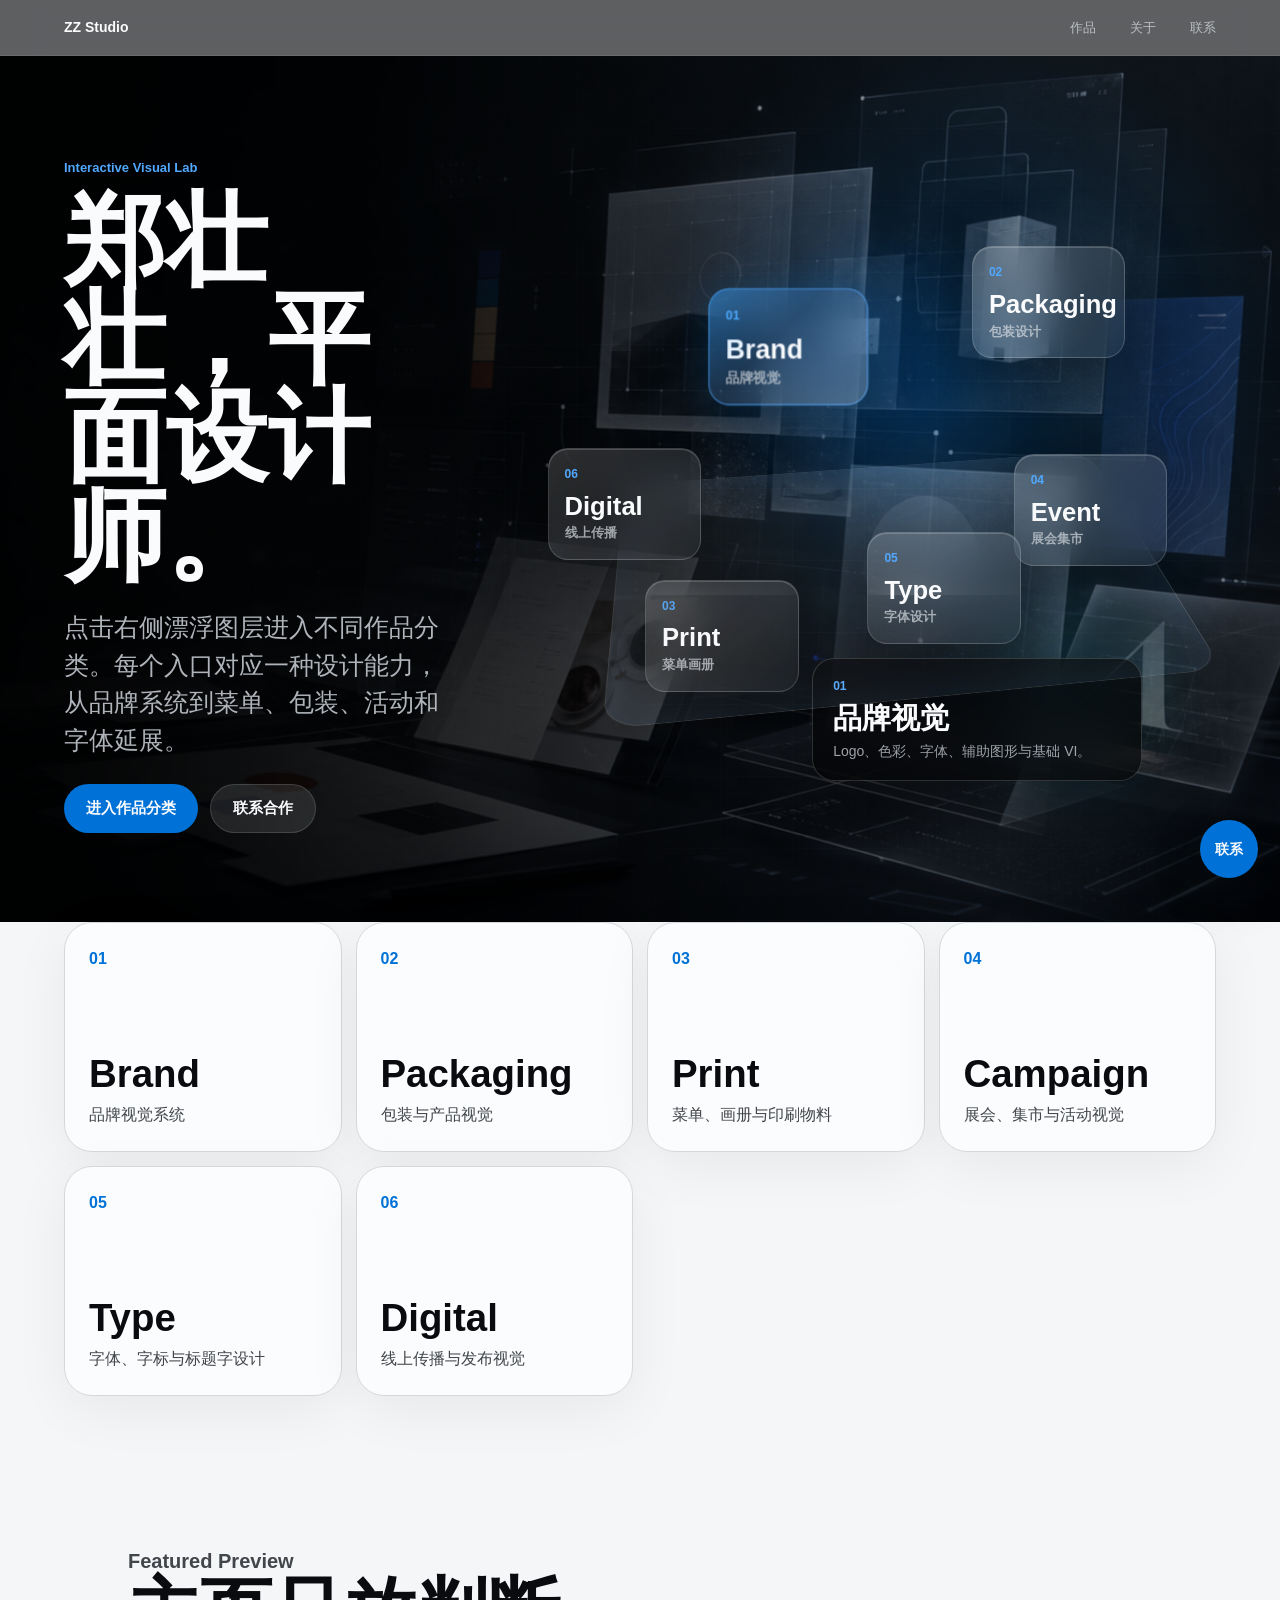
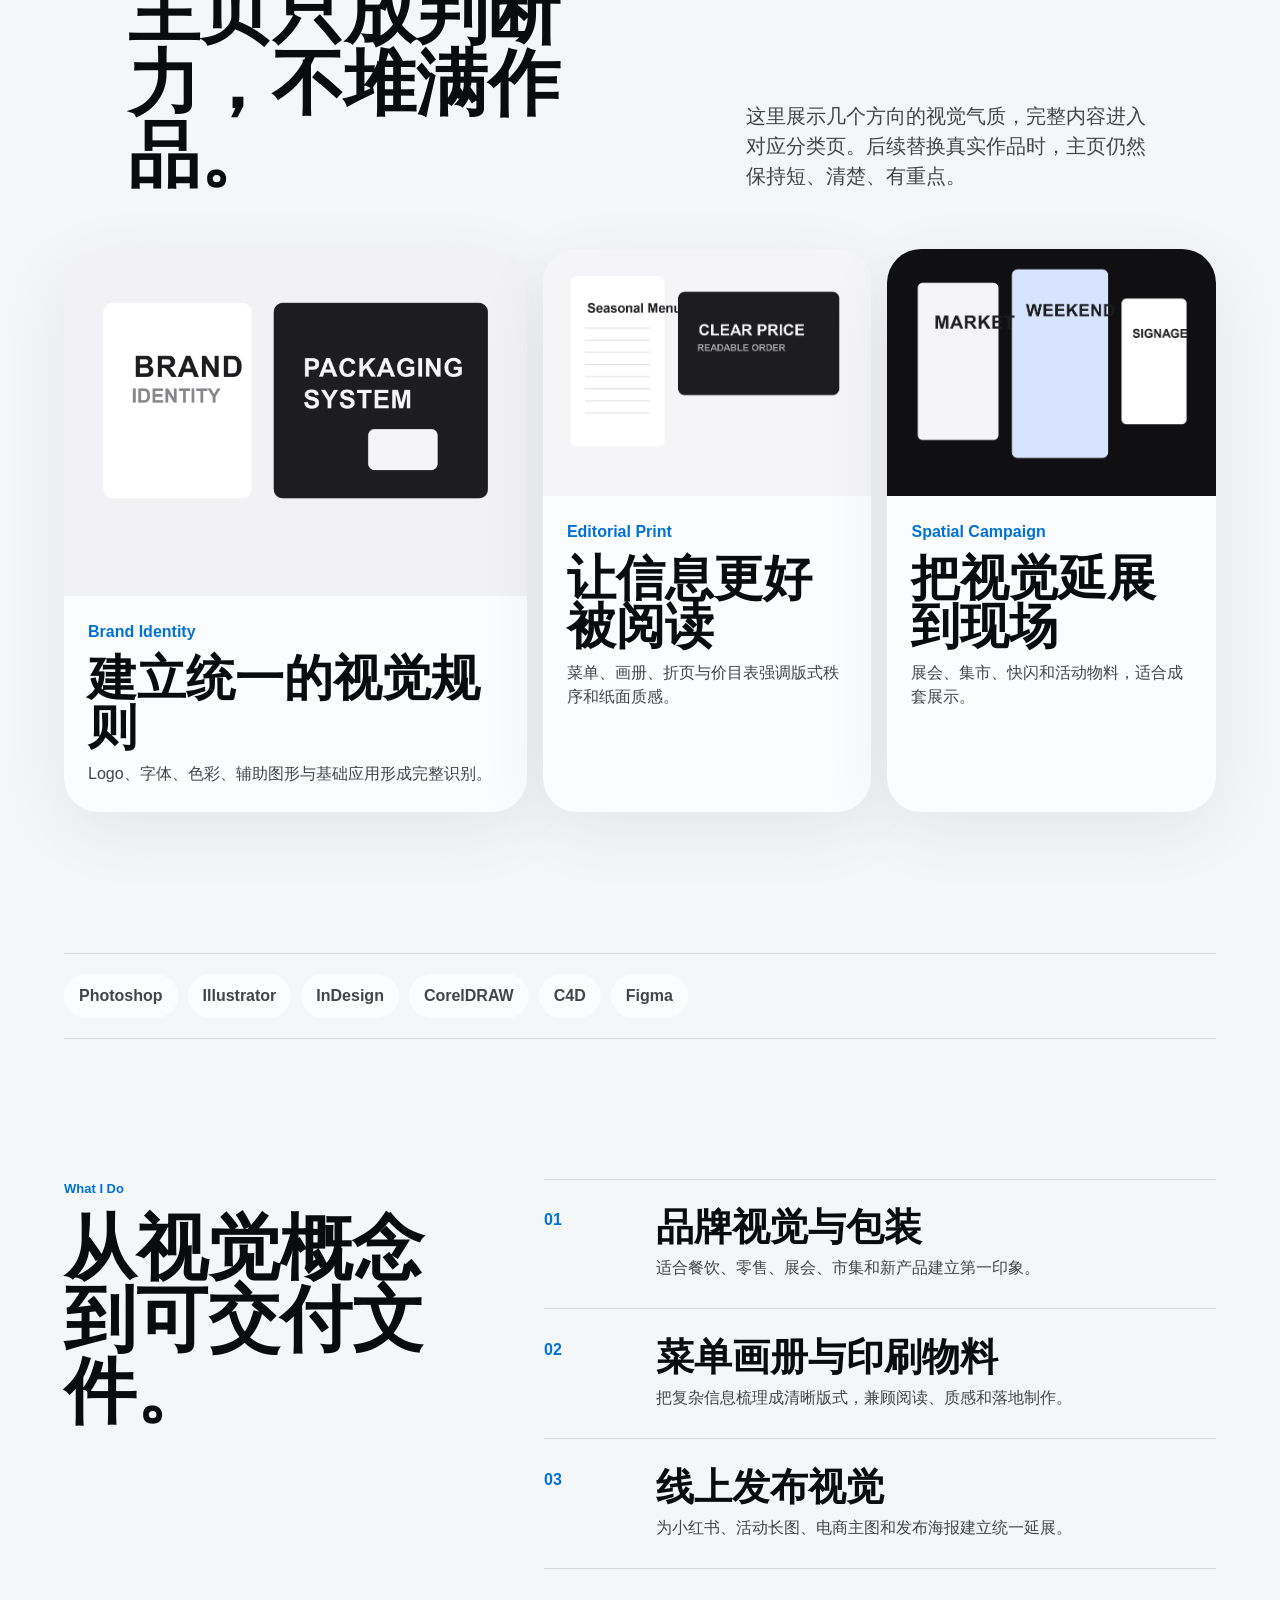
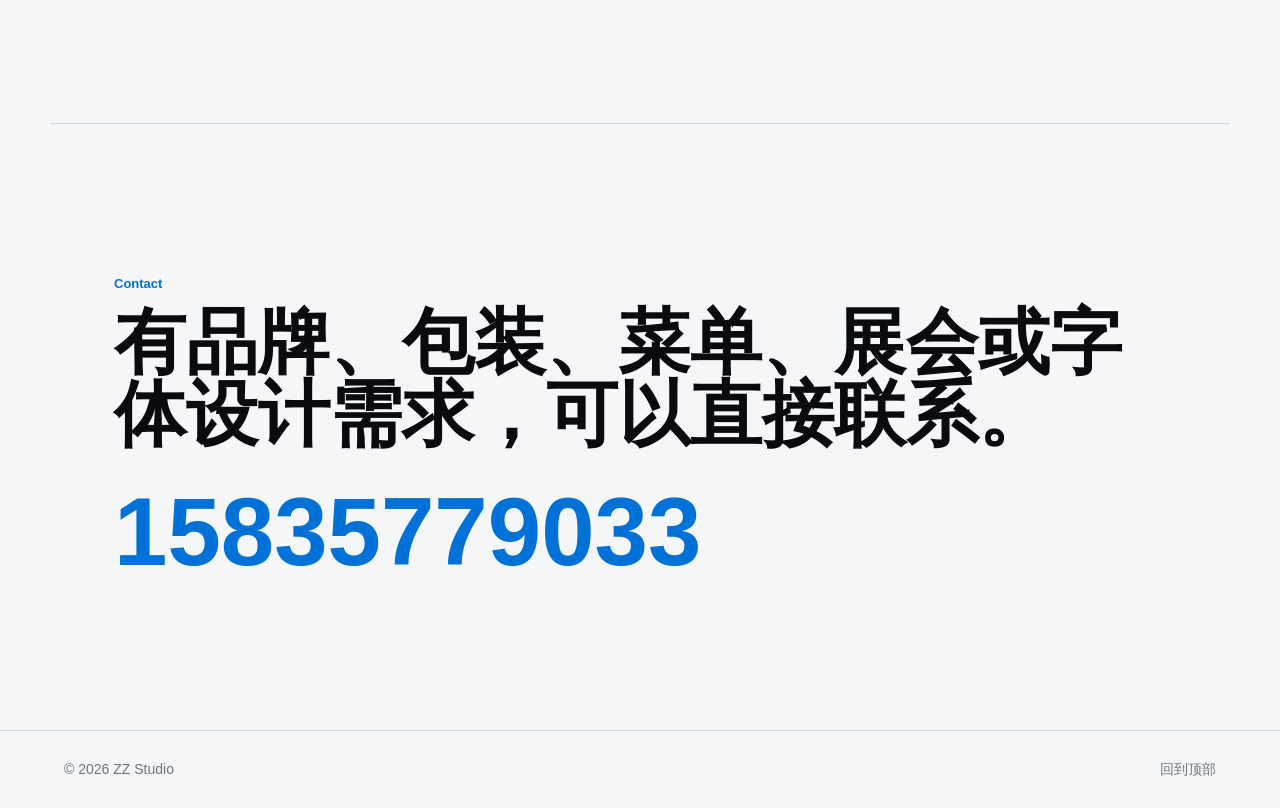
==== commit 2597b7c9: "Add interactive visual lab hero" ====
--- a/index.html
+++ b/index.html
@@ -8,7 +8,7 @@
     <link rel="icon" href="assets/favicon.svg" type="image/svg+xml" />
     <link rel="stylesheet" href="styles.css" />
   </head>
-  <body>
+  <body class="home-page">
     <div class="progress" aria-hidden="true"></div>
     <header class="site-header" data-header>
       <a class="brand" href="index.html">ZZ Studio</a>
@@ -20,20 +20,62 @@
     </header>
 
     <main id="top">
-      <section class="home-hero">
-        <div class="hero-copy">
-          <p class="eyebrow reveal">Graphic Designer / Visual Systems</p>
+      <section class="lab-hero" data-lab>
+        <div class="lab-bg" aria-hidden="true">
+          <img src="assets/interactive-lab.png" alt="" />
+        </div>
+        <div class="lab-glow lab-glow-a" aria-hidden="true"></div>
+        <div class="lab-glow lab-glow-b" aria-hidden="true"></div>
+
+        <div class="lab-copy">
+          <p class="eyebrow reveal">Interactive Visual Lab</p>
           <h1 class="reveal">郑壮壮，平面设计师。</h1>
           <p class="hero-lead reveal">
-            以清晰、克制、可落地的视觉系统，承接品牌视觉、包装、菜单画册、展会集市、字体与线上传播设计。
+            点击右侧漂浮图层进入不同作品分类。每个入口对应一种设计能力，从品牌系统到菜单、包装、活动和字体延展。
           </p>
           <div class="hero-actions reveal">
-            <a class="pill primary" href="works.html">查看作品</a>
-            <a class="pill secondary" href="about.html">软件与能力</a>
+            <a class="pill primary" href="works.html">进入作品分类</a>
+            <a class="pill secondary" href="contact.html">联系合作</a>
           </div>
         </div>
-        <div class="hero-art reveal" data-depth="0.045">
-          <img src="assets/premium/hero-banner.png" alt="作品集视觉框架预览" />
+
+        <div class="lab-stage reveal" aria-label="作品分类交互入口">
+          <a class="lab-node node-brand is-active" href="brand.html" data-lab-node data-label="品牌视觉" data-desc="Logo、色彩、字体、辅助图形与基础 VI。">
+            <span>01</span>
+            <strong>Brand</strong>
+            <small>品牌视觉</small>
+          </a>
+          <a class="lab-node node-packaging" href="packaging.html" data-lab-node data-label="包装设计" data-desc="产品盒、瓶贴、礼盒和系列包装视觉。">
+            <span>02</span>
+            <strong>Packaging</strong>
+            <small>包装设计</small>
+          </a>
+          <a class="lab-node node-print" href="print.html" data-lab-node data-label="菜单画册" data-desc="菜单、画册、折页、价目表与印刷物料。">
+            <span>03</span>
+            <strong>Print</strong>
+            <small>菜单画册</small>
+          </a>
+          <a class="lab-node node-campaign" href="campaign.html" data-lab-node data-label="展会集市" data-desc="展会、集市、快闪和线下活动视觉系统。">
+            <span>04</span>
+            <strong>Event</strong>
+            <small>展会集市</small>
+          </a>
+          <a class="lab-node node-type" href="type.html" data-lab-node data-label="字体设计" data-desc="标题字、品牌字标、活动字体和字形实验。">
+            <span>05</span>
+            <strong>Type</strong>
+            <small>字体设计</small>
+          </a>
+          <a class="lab-node node-digital" href="digital.html" data-lab-node data-label="线上传播" data-desc="社媒封面、活动长图、电商主图和发布视觉。">
+            <span>06</span>
+            <strong>Digital</strong>
+            <small>线上传播</small>
+          </a>
+
+          <div class="lab-focus" aria-live="polite">
+            <span data-lab-index>01</span>
+            <strong data-lab-title>品牌视觉</strong>
+            <p data-lab-desc>Logo、色彩、字体、辅助图形与基础 VI。</p>
+          </div>
         </div>
       </section>
 
@@ -57,6 +99,16 @@
           <span>04</span>
           <h2>Campaign</h2>
           <p>展会、集市与活动视觉</p>
+        </a>
+        <a class="chapter reveal" href="type.html">
+          <span>05</span>
+          <h2>Type</h2>
+          <p>字体、字标与标题字设计</p>
+        </a>
+        <a class="chapter reveal" href="digital.html">
+          <span>06</span>
+          <h2>Digital</h2>
+          <p>线上传播与发布视觉</p>
         </a>
       </section>
 
--- a/styles.css
+++ b/styles.css
@@ -70,6 +70,17 @@
 }
 .nav a { transition: color 0.18s ease; }
 .nav a:hover { color: var(--ink); }
+.home-page .site-header {
+  color: var(--white);
+  background: oklch(10% 0.008 255 / 62%);
+  border-color: oklch(100% 0 0 / 8%);
+}
+.home-page .site-header.is-elevated {
+  background: oklch(12% 0.008 255 / 84%);
+  border-color: oklch(100% 0 0 / 12%);
+}
+.home-page .nav { color: oklch(88% 0.01 255 / 78%); }
+.home-page .nav a:hover { color: var(--white); }
 
 .eyebrow {
   margin-bottom: 14px;
@@ -106,6 +117,215 @@
 }
 .pill.secondary {
   background: var(--quiet);
+}
+
+.lab-hero {
+  position: relative;
+  min-height: calc(100svh - 56px);
+  display: grid;
+  grid-template-columns: minmax(280px, 0.72fr) minmax(420px, 1.28fr);
+  gap: clamp(28px, 5vw, 72px);
+  align-items: center;
+  padding: clamp(62px, 8vw, 110px) var(--gutter) clamp(48px, 7vw, 90px);
+  overflow: hidden;
+  color: var(--white);
+  background: oklch(9% 0.008 255);
+  isolation: isolate;
+}
+.lab-bg {
+  position: absolute;
+  inset: 0;
+  z-index: -3;
+  overflow: hidden;
+}
+.lab-bg img {
+  width: 100%;
+  height: 100%;
+  object-fit: cover;
+  object-position: 58% center;
+  transform: translate3d(calc(var(--mx, 0) * -14px), calc(var(--my, 0) * -10px), 0) scale(1.045);
+  filter: saturate(0.96) contrast(1.05);
+  transition: transform 0.18s ease-out;
+}
+.lab-hero::before {
+  content: "";
+  position: absolute;
+  inset: 0;
+  z-index: -2;
+  background:
+    linear-gradient(90deg, oklch(7% 0.008 255 / 94%) 0%, oklch(8% 0.008 255 / 74%) 34%, oklch(8% 0.008 255 / 18%) 72%),
+    radial-gradient(circle at 76% 38%, oklch(60% 0.18 252 / 24%), transparent 32%),
+    linear-gradient(180deg, oklch(5% 0.006 255 / 12%), oklch(5% 0.006 255 / 46%));
+}
+.lab-hero::after {
+  content: "";
+  position: absolute;
+  inset: 0;
+  z-index: -1;
+  opacity: 0.28;
+  background-image:
+    linear-gradient(oklch(100% 0 0 / 8%) 1px, transparent 1px),
+    linear-gradient(90deg, oklch(100% 0 0 / 7%) 1px, transparent 1px);
+  background-size: 72px 72px;
+  mask-image: radial-gradient(circle at 68% 50%, black, transparent 68%);
+}
+.lab-glow {
+  position: absolute;
+  pointer-events: none;
+  border-radius: 999px;
+  filter: blur(42px);
+  opacity: 0.55;
+}
+.lab-glow-a {
+  width: 220px;
+  height: 220px;
+  right: 24%;
+  top: 24%;
+  background: oklch(58% 0.2 252 / 34%);
+  transform: translate3d(calc(var(--mx, 0) * 24px), calc(var(--my, 0) * 20px), 0);
+}
+.lab-glow-b {
+  width: 180px;
+  height: 180px;
+  right: 9%;
+  bottom: 16%;
+  background: oklch(70% 0.12 205 / 22%);
+  transform: translate3d(calc(var(--mx, 0) * -18px), calc(var(--my, 0) * -14px), 0);
+}
+.lab-copy {
+  position: relative;
+  z-index: 2;
+  max-width: 620px;
+}
+.lab-copy .eyebrow { color: oklch(72% 0.16 252); }
+.lab-copy h1 {
+  margin-bottom: 24px;
+  color: var(--white);
+  font-size: clamp(54px, 8vw, 116px);
+  font-weight: 780;
+  line-height: 0.96;
+  letter-spacing: 0;
+}
+.lab-copy .hero-lead {
+  max-width: 28em;
+  color: oklch(86% 0.012 255 / 86%);
+}
+.lab-copy .pill.secondary {
+  color: var(--white);
+  background: oklch(100% 0 0 / 10%);
+  border: 1px solid oklch(100% 0 0 / 14%);
+}
+.lab-stage {
+  position: relative;
+  min-height: min(620px, 66svh);
+  transform-style: preserve-3d;
+  perspective: 1100px;
+}
+.lab-stage::before {
+  content: "";
+  position: absolute;
+  inset: 17% 7% 15% 13%;
+  border: 1px solid oklch(100% 0 0 / 12%);
+  border-radius: 34px;
+  background: linear-gradient(135deg, oklch(100% 0 0 / 8%), oklch(100% 0 0 / 2%));
+  box-shadow: inset 0 0 60px oklch(72% 0.16 252 / 10%);
+  transform: rotateX(58deg) rotateZ(-8deg) translate3d(calc(var(--mx, 0) * 8px), calc(var(--my, 0) * 8px), -80px);
+}
+.lab-node {
+  position: absolute;
+  width: clamp(128px, 12vw, 178px);
+  min-height: 112px;
+  display: flex;
+  flex-direction: column;
+  justify-content: flex-end;
+  padding: 16px;
+  border: 1px solid oklch(100% 0 0 / 16%);
+  border-radius: 20px;
+  color: var(--white);
+  background: linear-gradient(145deg, oklch(100% 0 0 / 16%), oklch(100% 0 0 / 5%));
+  box-shadow: 0 20px 72px oklch(3% 0.006 255 / 34%), inset 0 1px 0 oklch(100% 0 0 / 18%);
+  backdrop-filter: blur(18px);
+  transform:
+    translate3d(calc(var(--mx, 0) * var(--dx, 12px)), calc(var(--my, 0) * var(--dy, 10px)), 0)
+    rotateX(calc(var(--my, 0) * -4deg))
+    rotateY(calc(var(--mx, 0) * 5deg));
+  transition: transform 0.28s var(--ease), border-color 0.28s ease, background 0.28s ease, box-shadow 0.28s ease, opacity 0.28s ease;
+}
+.lab-node::before {
+  content: "";
+  position: absolute;
+  inset: -1px;
+  border-radius: inherit;
+  pointer-events: none;
+  background: linear-gradient(135deg, oklch(72% 0.18 252 / 38%), transparent 42%, oklch(85% 0.04 255 / 18%));
+  opacity: 0;
+  transition: opacity 0.28s ease;
+}
+.lab-node span {
+  margin-bottom: auto;
+  color: oklch(72% 0.16 252);
+  font-size: 12px;
+  font-weight: 820;
+}
+.lab-node strong {
+  display: block;
+  margin-bottom: 4px;
+  font-size: clamp(20px, 2vw, 28px);
+  line-height: 1;
+}
+.lab-node small {
+  color: oklch(88% 0.01 255 / 72%);
+  font-size: 13px;
+  font-weight: 650;
+}
+.lab-node:hover,
+.lab-node.is-active {
+  border-color: oklch(72% 0.16 252 / 70%);
+  background: linear-gradient(145deg, oklch(63% 0.18 252 / 24%), oklch(100% 0 0 / 8%));
+  box-shadow: 0 26px 90px oklch(3% 0.006 255 / 42%), 0 0 42px oklch(60% 0.18 252 / 20%);
+  transform:
+    translate3d(calc(var(--mx, 0) * var(--dx, 12px)), calc(var(--my, 0) * var(--dy, 10px) - 8px), 46px)
+    rotateX(calc(var(--my, 0) * -4deg))
+    rotateY(calc(var(--mx, 0) * 5deg));
+}
+.lab-node:hover::before,
+.lab-node.is-active::before { opacity: 1; }
+.node-brand { left: 28%; top: 18%; --dx: 18px; --dy: 12px; }
+.node-packaging { right: 13%; top: 8%; --dx: -12px; --dy: 18px; }
+.node-print { left: 18%; bottom: 17%; --dx: 12px; --dy: -10px; }
+.node-campaign { right: 7%; top: 43%; --dx: -18px; --dy: 8px; }
+.node-type { right: 28%; bottom: 25%; --dx: -8px; --dy: -16px; }
+.node-digital { left: 4%; top: 42%; --dx: 16px; --dy: 8px; }
+.lab-focus {
+  position: absolute;
+  left: 42%;
+  bottom: 2%;
+  width: min(330px, 48%);
+  padding: 18px 20px;
+  border: 1px solid oklch(100% 0 0 / 16%);
+  border-radius: 22px;
+  color: var(--white);
+  background: oklch(9% 0.008 255 / 68%);
+  box-shadow: 0 22px 70px oklch(3% 0.006 255 / 36%);
+  backdrop-filter: blur(22px);
+}
+.lab-focus span {
+  display: block;
+  margin-bottom: 8px;
+  color: oklch(72% 0.16 252);
+  font-size: 12px;
+  font-weight: 820;
+}
+.lab-focus strong {
+  display: block;
+  margin-bottom: 8px;
+  font-size: clamp(22px, 2.3vw, 34px);
+  line-height: 1;
+}
+.lab-focus p {
+  margin-bottom: 0;
+  color: oklch(88% 0.01 255 / 74%);
+  font-size: 14px;
 }
 
 .home-hero {
@@ -483,6 +703,13 @@
 }
 
 @media (max-width: 1060px) {
+  .lab-hero {
+    grid-template-columns: 1fr;
+    min-height: auto;
+  }
+  .lab-stage {
+    min-height: 560px;
+  }
   .home-hero,
   .category-hero,
   .home-summary,
@@ -502,6 +729,61 @@
   :root { --mobile-content: min(342px, calc(100vw - 48px)); }
   .site-header { min-height: 64px; }
   .nav { display: none; }
+  .lab-hero {
+    padding: 54px 20px 42px;
+  }
+  .lab-bg img {
+    object-position: 64% center;
+    opacity: 0.78;
+  }
+  .lab-hero::before {
+    background:
+      linear-gradient(180deg, oklch(7% 0.008 255 / 94%) 0%, oklch(8% 0.008 255 / 72%) 44%, oklch(8% 0.008 255 / 34%) 100%),
+      radial-gradient(circle at 62% 64%, oklch(60% 0.18 252 / 20%), transparent 42%);
+  }
+  .lab-copy {
+    width: var(--mobile-content);
+  }
+  .lab-copy h1 {
+    max-width: 6.4ch;
+    font-size: clamp(42px, 12vw, 58px);
+    line-height: 1;
+  }
+  .lab-copy .hero-lead {
+    max-width: 18em;
+    font-size: 17px;
+  }
+  .lab-stage {
+    width: var(--mobile-content);
+    min-height: 640px;
+    margin-top: 12px;
+  }
+  .lab-stage::before {
+    inset: 20% 4% 22% 4%;
+  }
+  .lab-node {
+    width: 142px;
+    min-height: 104px;
+    padding: 14px;
+  }
+  .lab-node strong {
+    font-size: 22px;
+  }
+  .lab-node small {
+    font-size: 12px;
+  }
+  .node-brand { left: 4%; top: 4%; }
+  .node-packaging { right: 0; top: 17%; }
+  .node-print { left: 0; top: 34%; bottom: auto; }
+  .node-campaign { right: 0; top: 51%; }
+  .node-type { left: 8%; right: auto; bottom: 17%; }
+  .node-digital { right: 3%; left: auto; top: auto; bottom: 2%; }
+  .lab-focus {
+    left: 0;
+    bottom: 0;
+    width: 100%;
+    transform: translateY(24px);
+  }
   .home-hero {
     min-height: auto;
     grid-template-columns: 1fr;
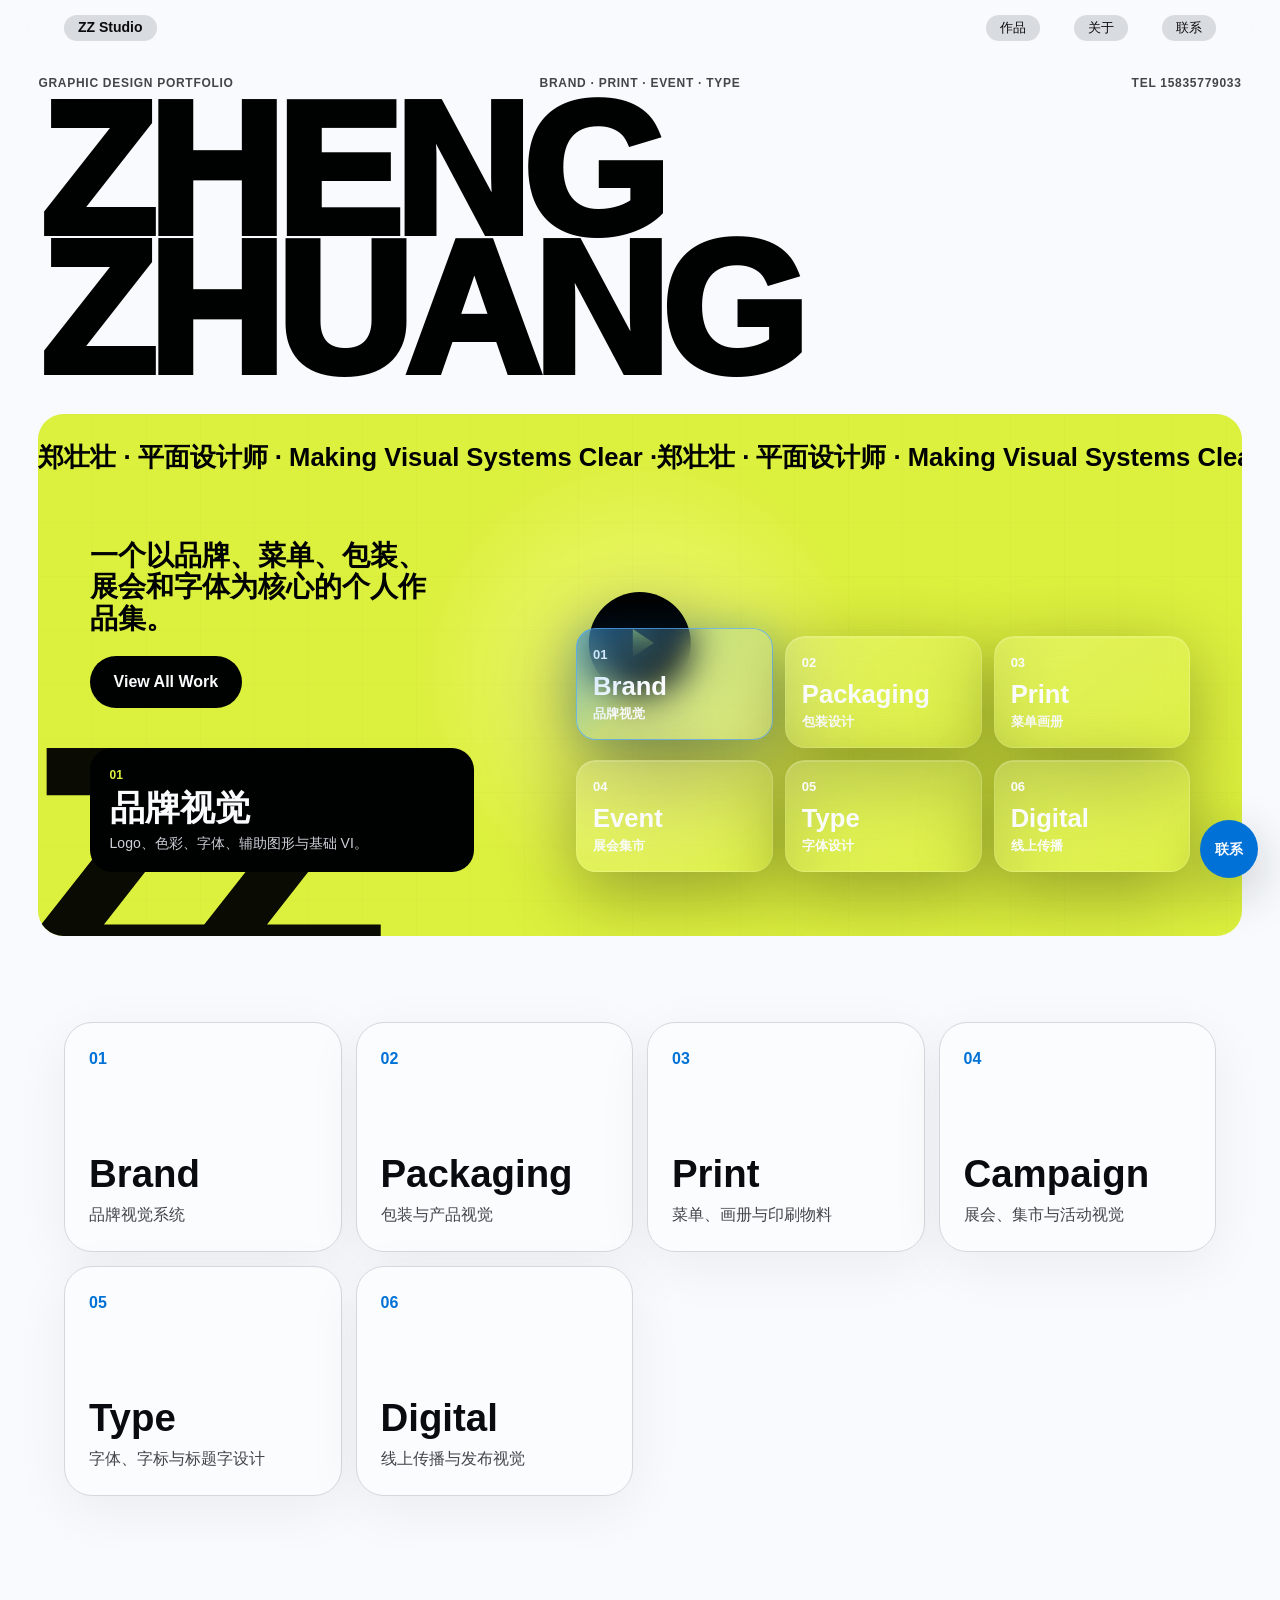
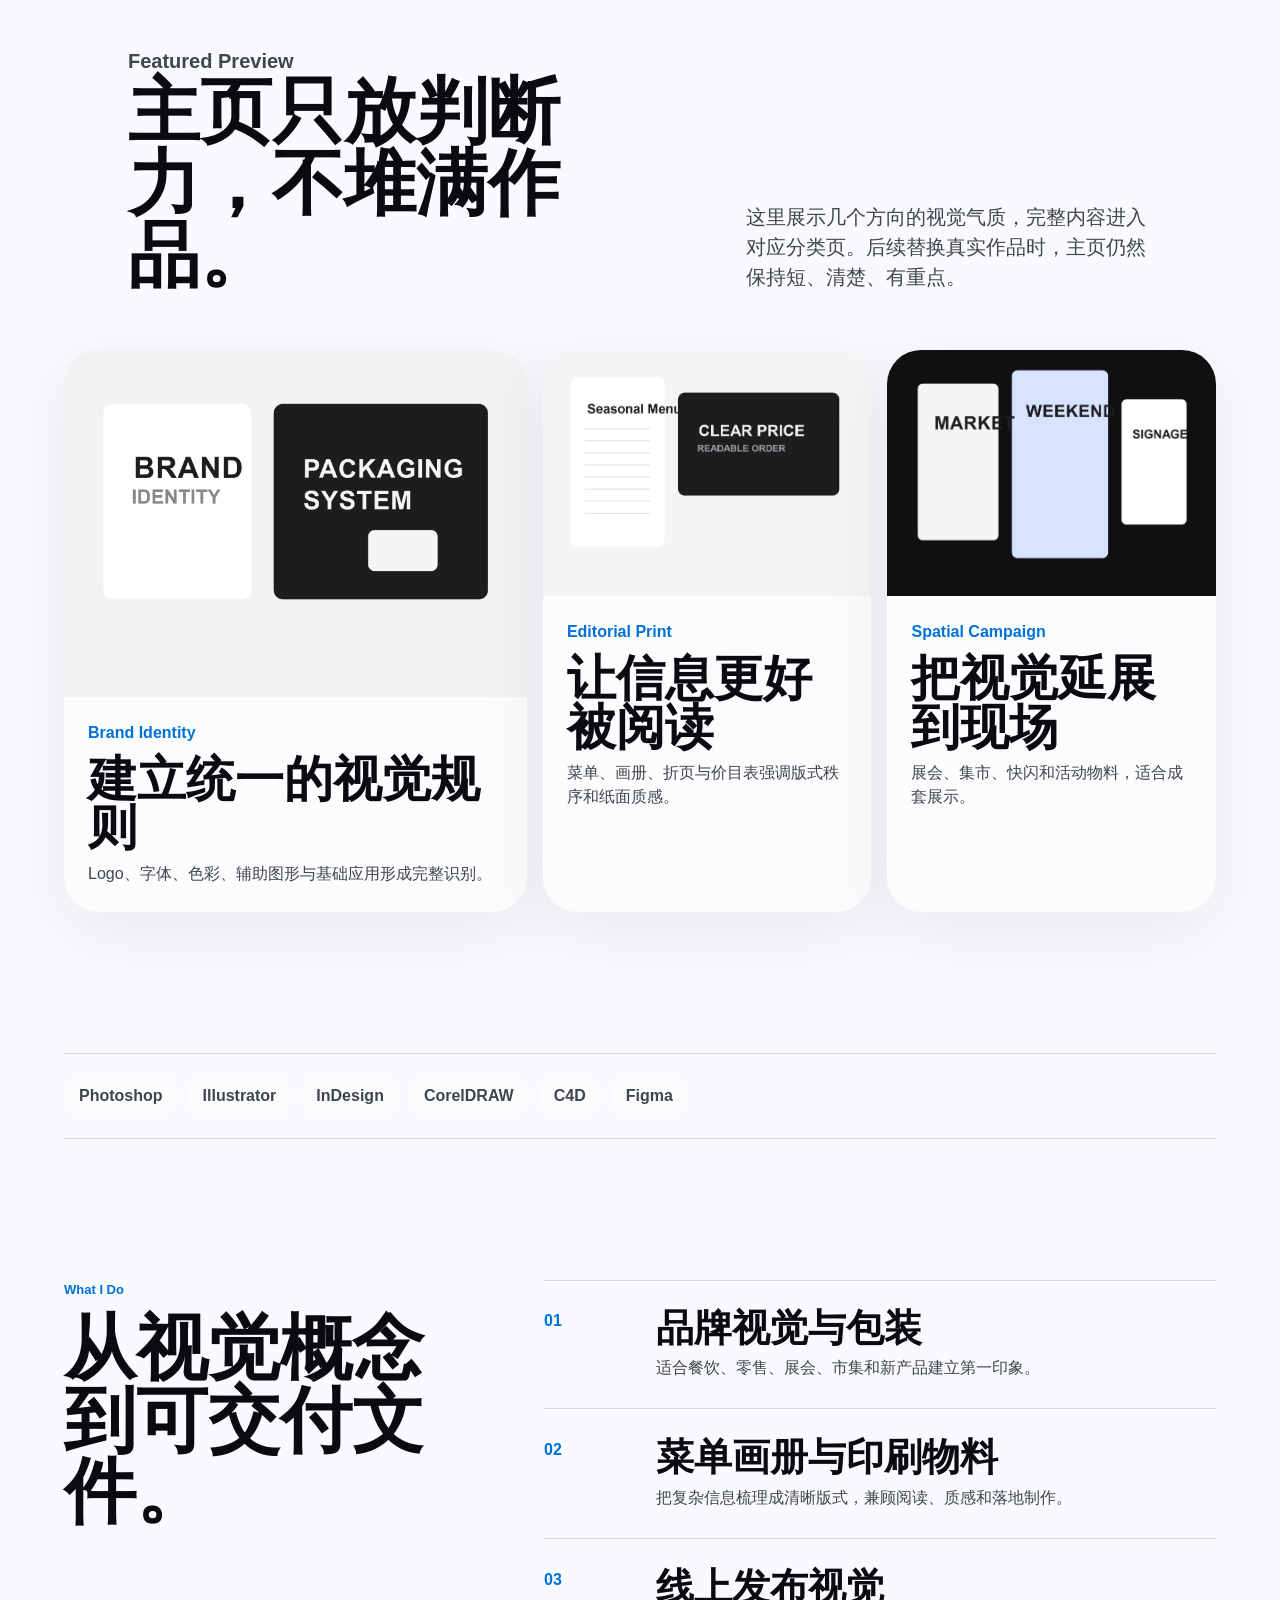
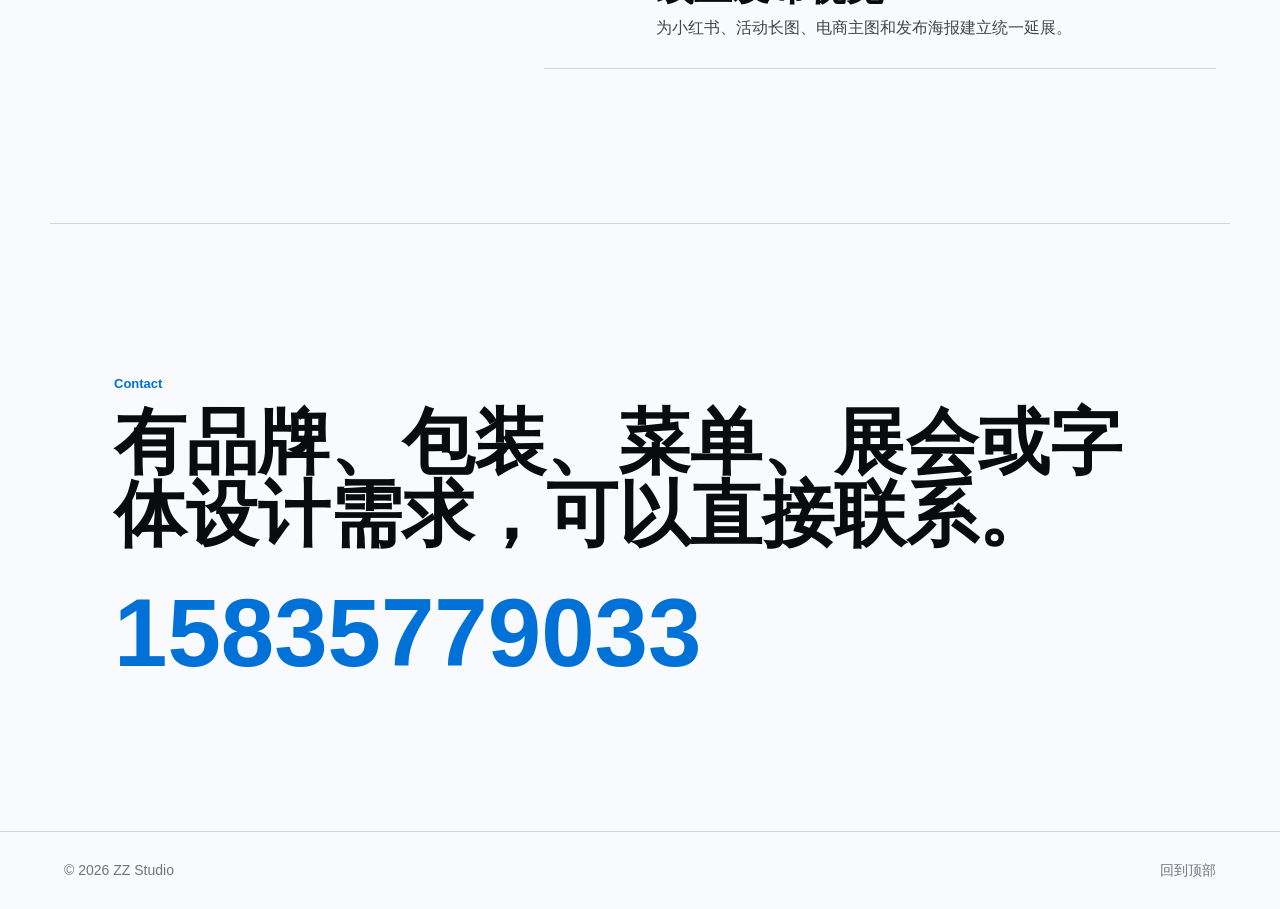
==== commit adaed9ff: "Apply Instrument-inspired homepage layout" ====
--- a/index.html
+++ b/index.html
@@ -8,7 +8,7 @@
     <link rel="icon" href="assets/favicon.svg" type="image/svg+xml" />
     <link rel="stylesheet" href="styles.css" />
   </head>
-  <body class="home-page">
+  <body class="home-page agency-page">
     <div class="progress" aria-hidden="true"></div>
     <header class="site-header" data-header>
       <a class="brand" href="index.html">ZZ Studio</a>
@@ -20,58 +20,67 @@
     </header>
 
     <main id="top">
-      <section class="lab-hero" data-lab>
-        <div class="lab-bg" aria-hidden="true">
-          <img src="assets/interactive-lab.png" alt="" />
-        </div>
-        <div class="lab-glow lab-glow-a" aria-hidden="true"></div>
-        <div class="lab-glow lab-glow-b" aria-hidden="true"></div>
-
-        <div class="lab-copy">
-          <p class="eyebrow reveal">Interactive Visual Lab</p>
-          <h1 class="reveal">郑壮壮，平面设计师。</h1>
-          <p class="hero-lead reveal">
-            点击右侧漂浮图层进入不同作品分类。每个入口对应一种设计能力，从品牌系统到菜单、包装、活动和字体延展。
-          </p>
-          <div class="hero-actions reveal">
-            <a class="pill primary" href="works.html">进入作品分类</a>
-            <a class="pill secondary" href="contact.html">联系合作</a>
-          </div>
-        </div>
-
-        <div class="lab-stage reveal" aria-label="作品分类交互入口">
-          <a class="lab-node node-brand is-active" href="brand.html" data-lab-node data-label="品牌视觉" data-desc="Logo、色彩、字体、辅助图形与基础 VI。">
-            <span>01</span>
-            <strong>Brand</strong>
-            <small>品牌视觉</small>
-          </a>
-          <a class="lab-node node-packaging" href="packaging.html" data-lab-node data-label="包装设计" data-desc="产品盒、瓶贴、礼盒和系列包装视觉。">
-            <span>02</span>
-            <strong>Packaging</strong>
-            <small>包装设计</small>
-          </a>
-          <a class="lab-node node-print" href="print.html" data-lab-node data-label="菜单画册" data-desc="菜单、画册、折页、价目表与印刷物料。">
-            <span>03</span>
-            <strong>Print</strong>
-            <small>菜单画册</small>
-          </a>
-          <a class="lab-node node-campaign" href="campaign.html" data-lab-node data-label="展会集市" data-desc="展会、集市、快闪和线下活动视觉系统。">
-            <span>04</span>
-            <strong>Event</strong>
-            <small>展会集市</small>
-          </a>
-          <a class="lab-node node-type" href="type.html" data-lab-node data-label="字体设计" data-desc="标题字、品牌字标、活动字体和字形实验。">
-            <span>05</span>
-            <strong>Type</strong>
-            <small>字体设计</small>
-          </a>
-          <a class="lab-node node-digital" href="digital.html" data-lab-node data-label="线上传播" data-desc="社媒封面、活动长图、电商主图和发布视觉。">
-            <span>06</span>
-            <strong>Digital</strong>
-            <small>线上传播</small>
-          </a>
-
-          <div class="lab-focus" aria-live="polite">
+      <section class="agency-hero" data-lab>
+        <div class="agency-topline reveal">
+          <span>Graphic Design Portfolio</span>
+          <span>Brand · Print · Event · Type</span>
+          <span>TEL 15835779033</span>
+        </div>
+
+        <div class="agency-wordmark reveal" aria-label="ZZ Studio">
+          <span>ZHENG</span>
+          <span>ZHUANG</span>
+        </div>
+
+        <div class="agency-panel reveal">
+          <div class="agency-marquee" aria-hidden="true">
+            <span>郑壮壮 · 平面设计师 · Making Visual Systems Clear · </span>
+            <span>郑壮壮 · 平面设计师 · Making Visual Systems Clear · </span>
+          </div>
+
+          <div class="agency-play" aria-hidden="true">
+            <span></span>
+          </div>
+
+          <div class="agency-intro">
+            <p>一个以品牌、菜单、包装、展会和字体为核心的个人作品集。</p>
+            <a href="works.html">View All Work</a>
+          </div>
+
+          <div class="agency-grid" aria-label="作品分类交互入口">
+            <a class="lab-node agency-node is-active" href="brand.html" data-lab-node data-label="品牌视觉" data-desc="Logo、色彩、字体、辅助图形与基础 VI。">
+              <span>01</span>
+              <strong>Brand</strong>
+              <small>品牌视觉</small>
+            </a>
+            <a class="lab-node agency-node" href="packaging.html" data-lab-node data-label="包装设计" data-desc="产品盒、瓶贴、礼盒和系列包装视觉。">
+              <span>02</span>
+              <strong>Packaging</strong>
+              <small>包装设计</small>
+            </a>
+            <a class="lab-node agency-node" href="print.html" data-lab-node data-label="菜单画册" data-desc="菜单、画册、折页、价目表与印刷物料。">
+              <span>03</span>
+              <strong>Print</strong>
+              <small>菜单画册</small>
+            </a>
+            <a class="lab-node agency-node" href="campaign.html" data-lab-node data-label="展会集市" data-desc="展会、集市、快闪和线下活动视觉系统。">
+              <span>04</span>
+              <strong>Event</strong>
+              <small>展会集市</small>
+            </a>
+            <a class="lab-node agency-node" href="type.html" data-lab-node data-label="字体设计" data-desc="标题字、品牌字标、活动字体和字形实验。">
+              <span>05</span>
+              <strong>Type</strong>
+              <small>字体设计</small>
+            </a>
+            <a class="lab-node agency-node" href="digital.html" data-lab-node data-label="线上传播" data-desc="社媒封面、活动长图、电商主图和发布视觉。">
+              <span>06</span>
+              <strong>Digital</strong>
+              <small>线上传播</small>
+            </a>
+          </div>
+
+          <div class="agency-focus" aria-live="polite">
             <span data-lab-index>01</span>
             <strong data-lab-title>品牌视觉</strong>
             <p data-lab-desc>Logo、色彩、字体、辅助图形与基础 VI。</p>
--- a/styles.css
+++ b/styles.css
@@ -70,17 +70,33 @@
 }
 .nav a { transition: color 0.18s ease; }
 .nav a:hover { color: var(--ink); }
-.home-page .site-header {
+.agency-page {
+  background: oklch(98.5% 0.004 255);
+}
+.agency-page .site-header {
+  position: sticky;
+  color: var(--ink);
+  background: oklch(98.5% 0.004 255 / 88%);
+  border-color: transparent;
+}
+.agency-page .site-header.is-elevated {
+  background: oklch(98.5% 0.004 255 / 94%);
+  border-color: var(--line);
+}
+.agency-page .brand,
+.agency-page .nav a {
+  min-height: 26px;
+  display: inline-flex;
+  align-items: center;
+  padding: 0 14px;
+  border-radius: 999px;
+  background: oklch(89% 0.006 255);
+}
+.agency-page .nav { color: var(--ink); }
+.agency-page .nav a:hover {
   color: var(--white);
-  background: oklch(10% 0.008 255 / 62%);
-  border-color: oklch(100% 0 0 / 8%);
-}
-.home-page .site-header.is-elevated {
-  background: oklch(12% 0.008 255 / 84%);
-  border-color: oklch(100% 0 0 / 12%);
-}
-.home-page .nav { color: oklch(88% 0.01 255 / 78%); }
-.home-page .nav a:hover { color: var(--white); }
+  background: var(--ink);
+}
 
 .eyebrow {
   margin-bottom: 14px;
@@ -117,6 +133,226 @@
 }
 .pill.secondary {
   background: var(--quiet);
+}
+
+.agency-hero {
+  --poster: oklch(91% 0.19 116);
+  width: 100%;
+  padding: 10px clamp(14px, 3vw, 48px) clamp(54px, 7vw, 86px);
+  overflow: hidden;
+  background: oklch(98.5% 0.004 255);
+}
+.agency-topline {
+  display: grid;
+  grid-template-columns: 1fr auto 1fr;
+  align-items: center;
+  gap: 14px;
+  min-height: 34px;
+  color: var(--soft-ink);
+  font-size: 12px;
+  font-weight: 760;
+  letter-spacing: 0.06em;
+  text-transform: uppercase;
+}
+.agency-topline span:nth-child(2) { text-align: center; }
+.agency-topline span:last-child { text-align: right; }
+.agency-wordmark {
+  margin-top: 2px;
+  color: oklch(6% 0.005 255);
+  font-size: clamp(72px, 14.7vw, 218px);
+  font-weight: 950;
+  letter-spacing: -0.04em;
+  line-height: 0.74;
+  text-transform: uppercase;
+}
+.agency-wordmark span {
+  display: block;
+  white-space: nowrap;
+}
+.agency-panel {
+  position: relative;
+  min-height: clamp(500px, 58svh, 650px);
+  margin-top: clamp(18px, 3vw, 34px);
+  overflow: hidden;
+  border-radius: clamp(20px, 2vw, 34px);
+  color: oklch(6% 0.005 255);
+  background:
+    radial-gradient(circle at calc(50% + var(--mx, 0) * 10%) calc(50% + var(--my, 0) * 10%), oklch(98% 0.11 105 / 60%), transparent 34%),
+    var(--poster);
+}
+.agency-panel::before {
+  content: "";
+  position: absolute;
+  inset: 0;
+  background-image:
+    linear-gradient(oklch(6% 0.005 255 / 8%) 1px, transparent 1px),
+    linear-gradient(90deg, oklch(6% 0.005 255 / 8%) 1px, transparent 1px);
+  background-size: 54px 54px;
+  opacity: 0.18;
+  transform: translate3d(calc(var(--mx, 0) * -18px), calc(var(--my, 0) * -14px), 0);
+}
+.agency-panel::after {
+  content: "ZZ";
+  position: absolute;
+  left: -0.04em;
+  bottom: -0.18em;
+  color: oklch(6% 0.005 255);
+  font-size: clamp(138px, 24vw, 360px);
+  font-weight: 950;
+  letter-spacing: -0.08em;
+  line-height: 0.82;
+  opacity: 0.96;
+  transform: translate3d(calc(var(--mx, 0) * -10px), calc(var(--my, 0) * -8px), 0);
+}
+.agency-marquee {
+  position: absolute;
+  inset: 24px 0 auto 0;
+  z-index: 2;
+  display: flex;
+  gap: 0;
+  white-space: nowrap;
+  color: oklch(6% 0.005 255);
+  font-size: clamp(18px, 2vw, 28px);
+  font-weight: 820;
+  overflow: hidden;
+}
+.agency-marquee span {
+  min-width: max-content;
+  animation: agency-marquee 18s linear infinite;
+}
+.agency-play {
+  position: absolute;
+  left: 50%;
+  top: 34%;
+  z-index: 3;
+  display: grid;
+  width: clamp(72px, 8vw, 106px);
+  height: clamp(72px, 8vw, 106px);
+  place-items: center;
+  border-radius: 999px;
+  background: oklch(6% 0.005 255);
+  box-shadow: 0 22px 70px oklch(6% 0.005 255 / 24%);
+  transform: translate3d(calc(-50% + var(--mx, 0) * 24px), calc(var(--my, 0) * 20px), 0);
+}
+.agency-play span {
+  width: 0;
+  height: 0;
+  margin-left: 6px;
+  border-top: 14px solid transparent;
+  border-bottom: 14px solid transparent;
+  border-left: 21px solid var(--poster);
+}
+.agency-intro {
+  position: absolute;
+  left: clamp(24px, 4vw, 56px);
+  top: 24%;
+  z-index: 4;
+  width: min(360px, 30vw);
+}
+.agency-intro p {
+  margin-bottom: 22px;
+  font-size: clamp(20px, 2.2vw, 32px);
+  font-weight: 820;
+  line-height: 1.12;
+}
+.agency-intro a {
+  display: inline-flex;
+  min-height: 52px;
+  align-items: center;
+  padding: 0 24px;
+  border-radius: 999px;
+  color: var(--white);
+  background: oklch(6% 0.005 255);
+  font-weight: 780;
+}
+.agency-grid {
+  position: absolute;
+  right: clamp(24px, 4vw, 62px);
+  bottom: clamp(34px, 5vw, 72px);
+  z-index: 4;
+  width: min(650px, 48vw);
+  display: grid;
+  grid-template-columns: repeat(3, minmax(0, 1fr));
+  gap: 12px;
+  transform: translate3d(calc(var(--mx, 0) * 16px), calc(var(--my, 0) * 12px), 0);
+}
+.agency-node {
+  position: relative;
+  left: auto;
+  right: auto;
+  top: auto;
+  bottom: auto;
+  width: auto;
+  min-height: 132px;
+  display: flex;
+  flex-direction: column;
+  justify-content: flex-end;
+  padding: 18px;
+  border: 2px solid oklch(6% 0.005 255);
+  border-radius: 24px;
+  color: oklch(6% 0.005 255);
+  background: oklch(98% 0.004 255 / 78%);
+  box-shadow: 0 18px 46px oklch(6% 0.005 255 / 12%);
+  backdrop-filter: blur(16px);
+  transition: transform 0.28s var(--ease), color 0.28s ease, background 0.28s ease, box-shadow 0.28s ease;
+}
+.agency-node span {
+  margin-bottom: auto;
+  font-size: 13px;
+  font-weight: 900;
+}
+.agency-node strong {
+  margin-bottom: 4px;
+  font-size: clamp(24px, 2.5vw, 38px);
+  font-weight: 900;
+  line-height: 0.96;
+}
+.agency-node small {
+  color: inherit;
+  font-size: 13px;
+  font-weight: 760;
+}
+.agency-node:hover,
+.agency-node.is-active {
+  color: var(--white);
+  background: oklch(6% 0.005 255);
+  box-shadow: 0 26px 70px oklch(6% 0.005 255 / 24%);
+  transform: translateY(-8px);
+}
+.agency-focus {
+  position: absolute;
+  left: clamp(24px, 4vw, 56px);
+  bottom: clamp(30px, 5vw, 68px);
+  z-index: 5;
+  width: min(400px, 30vw);
+  padding: 18px 20px;
+  border-radius: 22px;
+  color: var(--white);
+  background: oklch(6% 0.005 255);
+}
+.agency-focus span {
+  display: block;
+  margin-bottom: 8px;
+  color: var(--poster);
+  font-size: 12px;
+  font-weight: 900;
+}
+.agency-focus strong {
+  display: block;
+  margin-bottom: 8px;
+  font-size: clamp(24px, 2.7vw, 42px);
+  font-weight: 900;
+  line-height: 0.98;
+}
+.agency-focus p {
+  margin-bottom: 0;
+  color: oklch(86% 0.01 255);
+  font-size: 14px;
+}
+
+@keyframes agency-marquee {
+  from { transform: translateX(0); }
+  to { transform: translateX(-100%); }
 }
 
 .lab-hero {
@@ -278,6 +514,28 @@
   font-size: 13px;
   font-weight: 650;
 }
+.agency-node {
+  position: relative;
+  left: auto;
+  right: auto;
+  top: auto;
+  bottom: auto;
+  width: auto;
+  transform: translateY(0);
+}
+.agency-node:hover,
+.agency-node.is-active {
+  transform: translateY(-8px);
+}
+.agency-node span {
+  color: inherit;
+  font-size: 13px;
+}
+.agency-node small {
+  color: inherit;
+  font-size: 13px;
+  font-weight: 760;
+}
 .lab-node:hover,
 .lab-node.is-active {
   border-color: oklch(72% 0.16 252 / 70%);
@@ -296,6 +554,14 @@
 .node-campaign { right: 7%; top: 43%; --dx: -18px; --dy: 8px; }
 .node-type { right: 28%; bottom: 25%; --dx: -8px; --dy: -16px; }
 .node-digital { left: 4%; top: 42%; --dx: 16px; --dy: 8px; }
+.agency-node,
+.agency-node:hover,
+.agency-node.is-active {
+  left: auto;
+  right: auto;
+  top: auto;
+  bottom: auto;
+}
 .lab-focus {
   position: absolute;
   left: 42%;
@@ -703,8 +969,28 @@
 }
 
 @media (max-width: 1060px) {
+  .agency-topline {
+    grid-template-columns: 1fr;
+    gap: 4px;
+  }
+  .agency-topline span,
+  .agency-topline span:nth-child(2),
+  .agency-topline span:last-child {
+    text-align: left;
+  }
+  .agency-intro {
+    top: 18%;
+    width: min(360px, 46vw);
+  }
+  .agency-grid {
+    width: min(720px, calc(100% - 48px));
+    grid-template-columns: repeat(2, minmax(0, 1fr));
+  }
+  .agency-focus {
+    width: min(360px, 42vw);
+  }
   .lab-hero {
-    grid-template-columns: 1fr;
+    grid-template-columns: repeat(2, minmax(0, 1fr));
     min-height: auto;
   }
   .lab-stage {
@@ -729,6 +1015,87 @@
   :root { --mobile-content: min(342px, calc(100vw - 48px)); }
   .site-header { min-height: 64px; }
   .nav { display: none; }
+  .agency-page .brand {
+    padding-inline: 0;
+    background: transparent;
+  }
+  .agency-hero {
+    padding: 8px 0 44px;
+  }
+  .agency-topline {
+    padding-inline: 20px;
+    font-size: 10px;
+  }
+  .agency-wordmark {
+    padding-inline: 20px;
+    font-size: clamp(44px, 17vw, 70px);
+    line-height: 0.82;
+  }
+  .agency-panel {
+    min-height: auto;
+    margin-top: 16px;
+    padding: 14px 20px 24px;
+    border-radius: 22px;
+  }
+  .agency-marquee {
+    position: relative;
+    inset: auto;
+    margin: 0 -20px 74px;
+    font-size: 16px;
+  }
+  .agency-play {
+    position: relative;
+    left: auto;
+    top: auto;
+    width: 66px;
+    height: 66px;
+    margin: 0 auto 42px;
+    transform: none;
+  }
+  .agency-play span {
+    border-top-width: 10px;
+    border-bottom-width: 10px;
+    border-left-width: 16px;
+  }
+  .agency-intro {
+    position: relative;
+    left: auto;
+    top: auto;
+    width: 100%;
+    margin-bottom: 28px;
+  }
+  .agency-intro p {
+    max-width: 13em;
+    font-size: 24px;
+  }
+  .agency-grid {
+    position: relative;
+    left: auto;
+    right: auto;
+    bottom: auto;
+    width: 100%;
+    grid-template-columns: repeat(2, minmax(0, 1fr));
+    gap: 10px;
+    transform: none;
+  }
+  .agency-node {
+    min-height: 104px;
+    border-radius: 18px;
+    padding: 14px 16px;
+  }
+  .agency-node strong {
+    font-size: 26px;
+  }
+  .agency-focus {
+    position: relative;
+    left: auto;
+    bottom: auto;
+    width: 100%;
+    margin-top: 18px;
+  }
+  .agency-panel::after {
+    font-size: 190px;
+  }
   .lab-hero {
     padding: 54px 20px 42px;
   }
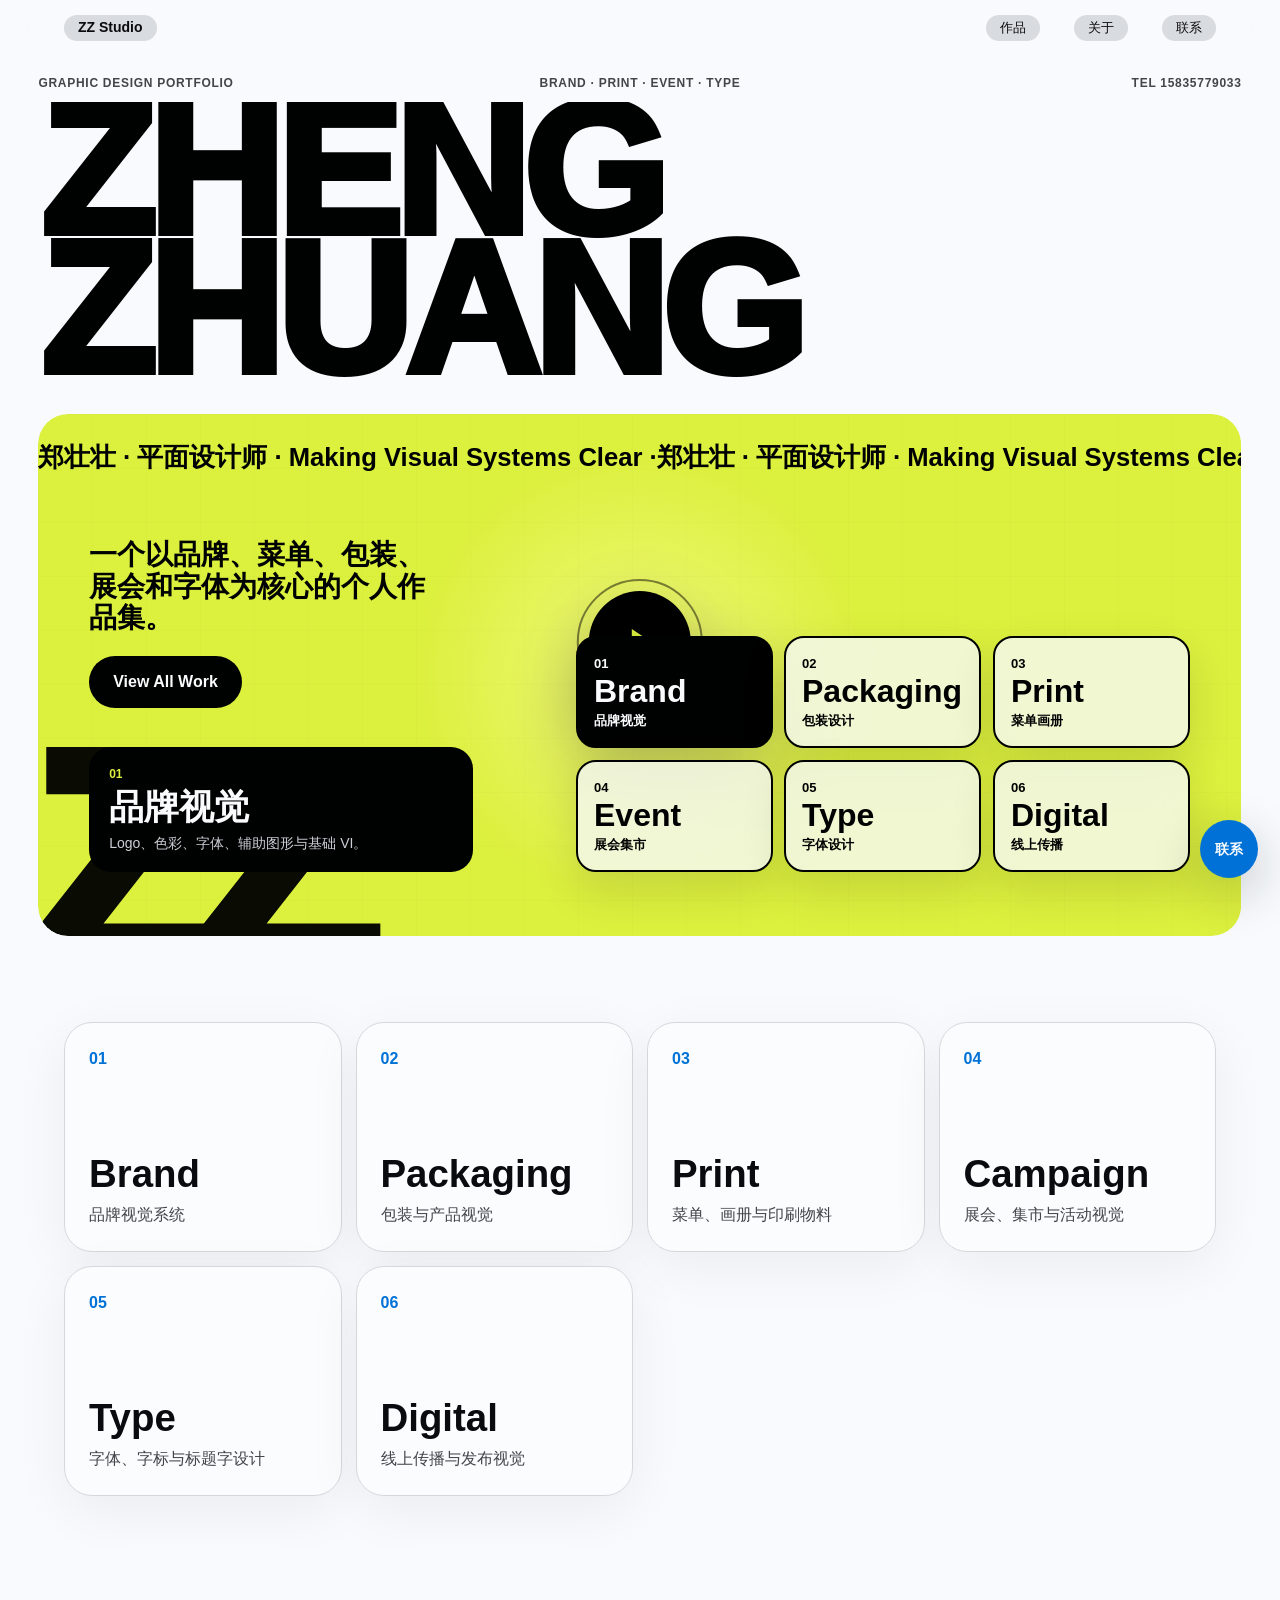
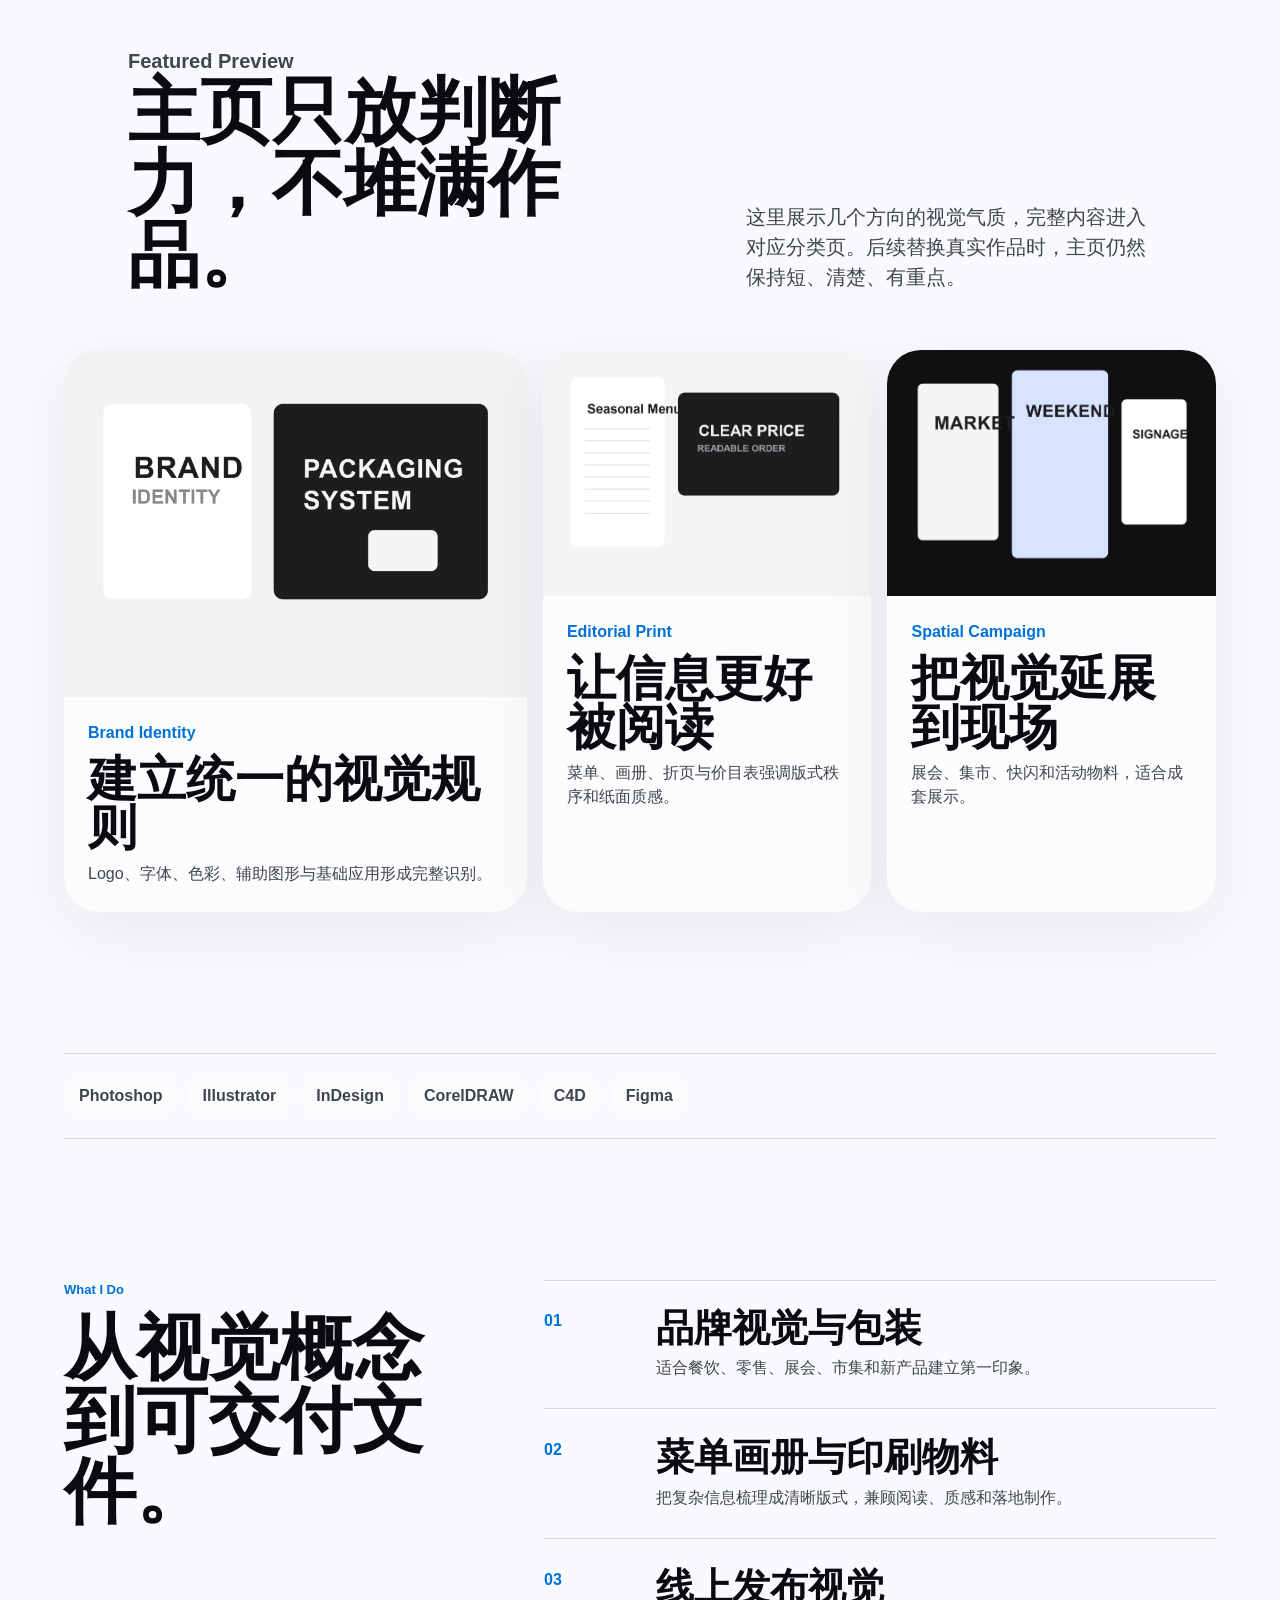
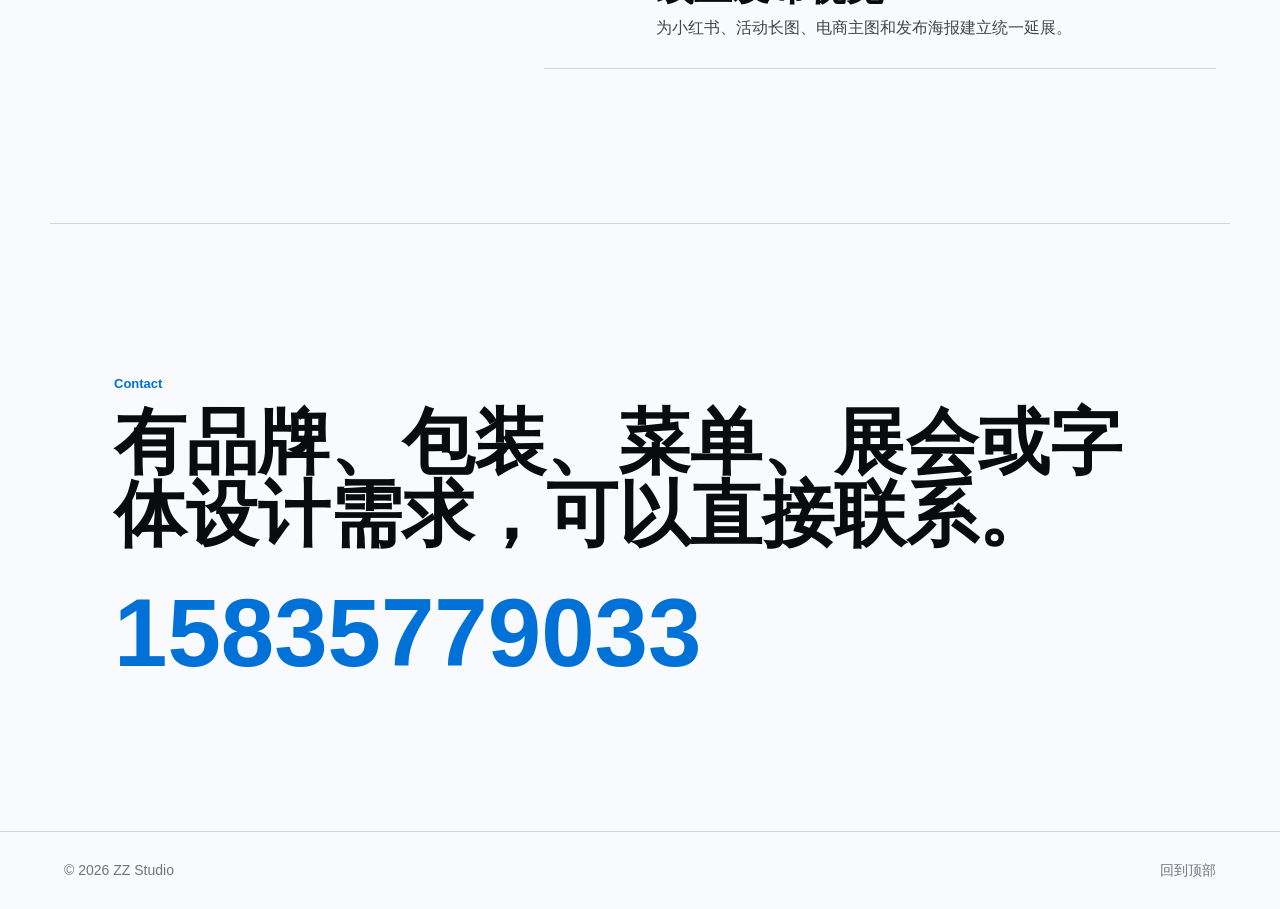
==== commit 8f0f0730: "Trigger Pages refresh for subscription aliases" ====
--- a/index.html
+++ b/index.html
@@ -1,4 +1,5 @@
 <!doctype html>
+<!-- pages-refresh: restore subscription aliases 2026-07-09 -->
 <html lang="zh-CN">
   <head>
     <meta charset="utf-8" />
--- a/styles.css
+++ b/styles.css
@@ -164,10 +164,15 @@
   letter-spacing: -0.04em;
   line-height: 0.74;
   text-transform: uppercase;
+  animation: agency-wordmark-in 900ms var(--ease) 120ms both;
 }
 .agency-wordmark span {
   display: block;
   white-space: nowrap;
+  transform-origin: left center;
+}
+.agency-wordmark span:last-child {
+  animation: agency-wordmark-second 900ms var(--ease) 220ms both;
 }
 .agency-panel {
   position: relative;
@@ -179,6 +184,8 @@
   background:
     radial-gradient(circle at calc(50% + var(--mx, 0) * 10%) calc(50% + var(--my, 0) * 10%), oklch(98% 0.11 105 / 60%), transparent 34%),
     var(--poster);
+  animation: agency-panel-in 860ms var(--ease) 360ms both;
+  transform-origin: top center;
 }
 .agency-panel::before {
   content: "";
@@ -203,6 +210,7 @@
   line-height: 0.82;
   opacity: 0.96;
   transform: translate3d(calc(var(--mx, 0) * -10px), calc(var(--my, 0) * -8px), 0);
+  animation: agency-zz-slide 1100ms var(--ease) 620ms both;
 }
 .agency-marquee {
   position: absolute;
@@ -233,6 +241,19 @@
   background: oklch(6% 0.005 255);
   box-shadow: 0 22px 70px oklch(6% 0.005 255 / 24%);
   transform: translate3d(calc(-50% + var(--mx, 0) * 24px), calc(var(--my, 0) * 20px), 0);
+  animation: agency-play-in 720ms var(--ease) 720ms both;
+}
+.agency-play::before,
+.agency-play::after {
+  content: "";
+  position: absolute;
+  inset: -12px;
+  border: 2px solid oklch(6% 0.005 255 / 28%);
+  border-radius: inherit;
+  animation: agency-play-ring 1800ms var(--ease) infinite;
+}
+.agency-play::after {
+  animation-delay: 520ms;
 }
 .agency-play span {
   width: 0;
@@ -248,6 +269,7 @@
   top: 24%;
   z-index: 4;
   width: min(360px, 30vw);
+  animation: agency-copy-in 760ms var(--ease) 820ms both;
 }
 .agency-intro p {
   margin-bottom: 22px;
@@ -294,6 +316,9 @@
   background: oklch(98% 0.004 255 / 78%);
   box-shadow: 0 18px 46px oklch(6% 0.005 255 / 12%);
   backdrop-filter: blur(16px);
+  opacity: 0;
+  animation: agency-node-in 760ms var(--ease) both;
+  animation-delay: calc(920ms + var(--i, 0) * 75ms);
   transition: transform 0.28s var(--ease), color 0.28s ease, background 0.28s ease, box-shadow 0.28s ease;
 }
 .agency-node span {
@@ -319,6 +344,12 @@
   box-shadow: 0 26px 70px oklch(6% 0.005 255 / 24%);
   transform: translateY(-8px);
 }
+.agency-node:nth-child(1) { --i: 0; }
+.agency-node:nth-child(2) { --i: 1; }
+.agency-node:nth-child(3) { --i: 2; }
+.agency-node:nth-child(4) { --i: 3; }
+.agency-node:nth-child(5) { --i: 4; }
+.agency-node:nth-child(6) { --i: 5; }
 .agency-focus {
   position: absolute;
   left: clamp(24px, 4vw, 56px);
@@ -329,6 +360,7 @@
   border-radius: 22px;
   color: var(--white);
   background: oklch(6% 0.005 255);
+  animation: agency-focus-in 760ms var(--ease) 1180ms both;
 }
 .agency-focus span {
   display: block;
@@ -353,6 +385,121 @@
 @keyframes agency-marquee {
   from { transform: translateX(0); }
   to { transform: translateX(-100%); }
+}
+
+@keyframes agency-wordmark-in {
+  from {
+    opacity: 0;
+    clip-path: inset(0 100% 0 0);
+    transform: translateY(26px);
+  }
+  to {
+    opacity: 1;
+    clip-path: inset(0 0 0 0);
+    transform: translateY(0);
+  }
+}
+
+@keyframes agency-wordmark-second {
+  from {
+    transform: translateX(-28px);
+  }
+  to {
+    transform: translateX(0);
+  }
+}
+
+@keyframes agency-panel-in {
+  from {
+    opacity: 0;
+    transform: translateY(34px) scaleY(0.92);
+    clip-path: inset(0 0 100% 0 round 30px);
+  }
+  to {
+    opacity: 1;
+    transform: translateY(0) scaleY(1);
+    clip-path: inset(0 0 0 0 round 30px);
+  }
+}
+
+@keyframes agency-zz-slide {
+  from {
+    opacity: 0;
+    transform: translate3d(-12%, 18%, 0);
+  }
+  to {
+    opacity: 0.96;
+    transform: translate3d(calc(var(--mx, 0) * -10px), calc(var(--my, 0) * -8px), 0);
+  }
+}
+
+@keyframes agency-copy-in {
+  from {
+    opacity: 0;
+    transform: translateY(24px);
+  }
+  to {
+    opacity: 1;
+    transform: translateY(0);
+  }
+}
+
+@keyframes agency-play-in {
+  from {
+    opacity: 0;
+    transform: translate3d(calc(-50% + var(--mx, 0) * 24px), calc(22px + var(--my, 0) * 20px), 0) scale(0.82);
+  }
+  to {
+    opacity: 1;
+    transform: translate3d(calc(-50% + var(--mx, 0) * 24px), calc(var(--my, 0) * 20px), 0) scale(1);
+  }
+}
+
+@keyframes agency-play-mobile-in {
+  from {
+    opacity: 0;
+    transform: translateY(22px) scale(0.82);
+  }
+  to {
+    opacity: 1;
+    transform: translateY(0) scale(1);
+  }
+}
+
+@keyframes agency-play-ring {
+  0% {
+    opacity: 0;
+    transform: scale(0.78);
+  }
+  38% {
+    opacity: 0.42;
+  }
+  100% {
+    opacity: 0;
+    transform: scale(1.35);
+  }
+}
+
+@keyframes agency-node-in {
+  from {
+    opacity: 0;
+    transform: translateY(34px) rotate(-1.5deg);
+  }
+  to {
+    opacity: 1;
+    transform: translateY(0) rotate(0);
+  }
+}
+
+@keyframes agency-focus-in {
+  from {
+    opacity: 0;
+    transform: translateY(28px);
+  }
+  to {
+    opacity: 1;
+    transform: translateY(0);
+  }
 }
 
 .lab-hero {
@@ -562,6 +709,28 @@
   top: auto;
   bottom: auto;
 }
+.agency-grid .agency-node {
+  border: 2px solid oklch(6% 0.005 255);
+  color: oklch(6% 0.005 255);
+  background: oklch(98% 0.004 255 / 78%);
+  box-shadow: 0 18px 46px oklch(6% 0.005 255 / 12%);
+  transform: translateY(0);
+}
+.agency-grid .agency-node strong {
+  font-size: clamp(24px, 2.5vw, 38px);
+  font-weight: 900;
+}
+.agency-grid .agency-node:hover,
+.agency-grid .agency-node.is-active {
+  border-color: oklch(6% 0.005 255);
+  color: var(--white);
+  background: oklch(6% 0.005 255);
+  box-shadow: 0 26px 70px oklch(6% 0.005 255 / 24%);
+  transform: translateY(-8px);
+}
+.agency-grid .agency-node::before {
+  display: none;
+}
 .lab-focus {
   position: absolute;
   left: 42%;
@@ -968,6 +1137,370 @@
   opacity: 1;
 }
 
+body:not(.agency-page) {
+  background:
+    linear-gradient(180deg, oklch(98.5% 0.004 255), oklch(95.5% 0.012 105) 100%);
+}
+
+body:not(.agency-page) .site-header {
+  background: oklch(98.5% 0.004 255 / 90%);
+}
+
+body:not(.agency-page) .brand,
+body:not(.agency-page) .nav a {
+  min-height: 26px;
+  display: inline-flex;
+  align-items: center;
+  padding: 0 14px;
+  border-radius: 999px;
+  background: oklch(89% 0.006 255);
+  transition: color 0.22s ease, background 0.22s ease, transform 0.22s var(--ease);
+}
+
+body:not(.agency-page) .nav a:hover {
+  color: var(--white);
+  background: var(--ink);
+  transform: translateY(-2px);
+}
+
+body:not(.agency-page) .page-hero {
+  position: relative;
+  min-height: clamp(420px, 62svh, 700px);
+  display: flex;
+  flex-direction: column;
+  justify-content: flex-end;
+  padding-top: clamp(84px, 11vw, 150px);
+  overflow: hidden;
+}
+
+body:not(.agency-page) .page-hero::before {
+  content: "ZZ Studio · Portfolio Index · Visual Systems · ";
+  position: absolute;
+  left: var(--gutter);
+  right: var(--gutter);
+  top: clamp(76px, 10vw, 128px);
+  padding-block: 12px;
+  border-block: 1px solid var(--line);
+  color: var(--soft-ink);
+  font-size: clamp(16px, 2vw, 26px);
+  font-weight: 860;
+  white-space: nowrap;
+  animation: inner-marquee-shift 18s linear infinite;
+}
+
+body:not(.agency-page) .page-hero .eyebrow,
+body:not(.agency-page) .category-hero .eyebrow,
+body:not(.agency-page) .contact .eyebrow {
+  width: fit-content;
+  padding: 6px 13px;
+  border-radius: 999px;
+  color: var(--ink);
+  background: oklch(89% 0.006 255);
+}
+
+body:not(.agency-page) .page-hero h1,
+body:not(.agency-page) .category-hero h1,
+body:not(.agency-page) .contact h1 {
+  max-width: 10.5ch;
+  color: oklch(6% 0.005 255);
+  font-size: clamp(56px, 11vw, 168px);
+  font-weight: 950;
+  letter-spacing: -0.035em;
+  line-height: 0.86;
+  text-transform: none;
+  animation: inner-title-in 880ms var(--ease) both;
+}
+
+body:not(.agency-page) .page-hero h1 {
+  max-width: 12ch;
+  font-size: clamp(48px, 8.4vw, 128px);
+  line-height: 0.92;
+}
+
+body:not(.agency-page) .page-hero .hero-lead,
+body:not(.agency-page) .category-hero .hero-lead,
+body:not(.agency-page) .contact .hero-lead {
+  max-width: 34em;
+  color: var(--soft-ink);
+  animation: inner-copy-in 760ms var(--ease) 180ms both;
+}
+
+body:not(.agency-page) .tile-grid {
+  gap: 18px;
+}
+
+body:not(.agency-page) .work-tile {
+  position: relative;
+  min-height: 420px;
+  border: 2px solid oklch(6% 0.005 255);
+  border-radius: 28px;
+  color: oklch(6% 0.005 255);
+  background: oklch(91% 0.19 116);
+  box-shadow: none;
+  opacity: 0;
+  animation: inner-card-rise 760ms var(--ease) both;
+  animation-delay: calc(120ms + var(--i, 0) * 80ms);
+}
+
+body:not(.agency-page) .work-tile::after {
+  content: "OPEN";
+  position: absolute;
+  right: 20px;
+  top: 18px;
+  min-height: 30px;
+  display: inline-flex;
+  align-items: center;
+  padding: 0 12px;
+  border-radius: 999px;
+  color: var(--white);
+  background: oklch(6% 0.005 255);
+  font-size: 12px;
+  font-weight: 850;
+  transform: translateY(-8px);
+  opacity: 0;
+  transition: transform 0.28s var(--ease), opacity 0.28s ease;
+}
+
+body:not(.agency-page) .work-tile:hover::after {
+  transform: translateY(0);
+  opacity: 1;
+}
+
+body:not(.agency-page) .work-tile:hover {
+  transform: translateY(-10px);
+  box-shadow: 0 28px 80px oklch(6% 0.005 255 / 18%);
+}
+
+body:not(.agency-page) .work-tile img {
+  height: 52%;
+  filter: saturate(0.95) contrast(1.05);
+  mix-blend-mode: multiply;
+  transition: transform 0.8s var(--ease), filter 0.35s ease;
+}
+
+body:not(.agency-page) .work-tile:hover img {
+  transform: scale(1.06) rotate(-1deg);
+  filter: saturate(1.05) contrast(1.08);
+}
+
+body:not(.agency-page) .work-tile span,
+body:not(.agency-page) .work-tile h2 {
+  color: inherit;
+}
+
+body:not(.agency-page) .work-tile h2 {
+  font-size: clamp(34px, 4.6vw, 68px);
+  font-weight: 950;
+  letter-spacing: -0.02em;
+}
+
+body:not(.agency-page) .work-tile:nth-child(1),
+body:not(.agency-page) .placeholder-card:nth-child(1),
+body:not(.agency-page) .service:nth-child(1) { --i: 0; }
+body:not(.agency-page) .work-tile:nth-child(2),
+body:not(.agency-page) .placeholder-card:nth-child(2),
+body:not(.agency-page) .service:nth-child(2) { --i: 1; }
+body:not(.agency-page) .work-tile:nth-child(3),
+body:not(.agency-page) .placeholder-card:nth-child(3),
+body:not(.agency-page) .service:nth-child(3) { --i: 2; }
+body:not(.agency-page) .work-tile:nth-child(4),
+body:not(.agency-page) .service:nth-child(4) { --i: 3; }
+body:not(.agency-page) .work-tile:nth-child(5),
+body:not(.agency-page) .service:nth-child(5) { --i: 4; }
+body:not(.agency-page) .work-tile:nth-child(6),
+body:not(.agency-page) .service:nth-child(6) { --i: 5; }
+
+body:not(.agency-page) .category-hero {
+  position: relative;
+  min-height: clamp(560px, 76svh, 840px);
+  padding: clamp(76px, 10vw, 140px) 0 clamp(56px, 8vw, 92px);
+}
+
+body:not(.agency-page) .category-hero::before {
+  content: "";
+  position: absolute;
+  inset: clamp(92px, 12vw, 150px) 0 clamp(42px, 6vw, 70px);
+  z-index: -1;
+  border-radius: clamp(22px, 3vw, 36px);
+  background:
+    linear-gradient(135deg, oklch(91% 0.19 116), oklch(96% 0.08 116));
+  transform: scaleX(0.98);
+  animation: inner-panel-in 840ms var(--ease) 120ms both;
+}
+
+body:not(.agency-page) .category-hero img {
+  border: 2px solid oklch(6% 0.005 255);
+  border-radius: 28px;
+  box-shadow: 18px 18px 0 oklch(6% 0.005 255);
+  transform: rotate(1.5deg);
+  animation: inner-image-in 900ms var(--ease) 180ms both, inner-image-float 5s ease-in-out 1.1s infinite;
+}
+
+body:not(.agency-page) .placeholder-card,
+body:not(.agency-page) .service {
+  min-height: 300px;
+  border: 2px solid oklch(6% 0.005 255);
+  border-radius: 26px;
+  color: oklch(6% 0.005 255);
+  background: oklch(98.5% 0.004 255);
+  box-shadow: none;
+  opacity: 0;
+  animation: inner-card-rise 760ms var(--ease) both;
+  animation-delay: calc(160ms + var(--i, 0) * 80ms);
+  transition: transform 0.28s var(--ease), color 0.28s ease, background 0.28s ease, box-shadow 0.28s ease;
+}
+
+body:not(.agency-page) .placeholder-card:hover,
+body:not(.agency-page) .service:hover {
+  color: var(--white);
+  background: oklch(6% 0.005 255);
+  transform: translateY(-9px);
+  box-shadow: 0 28px 70px oklch(6% 0.005 255 / 18%);
+}
+
+body:not(.agency-page) .placeholder-card span,
+body:not(.agency-page) .service span {
+  color: inherit;
+}
+
+body:not(.agency-page) .placeholder-card h2,
+body:not(.agency-page) .service span {
+  font-weight: 950;
+  letter-spacing: -0.02em;
+}
+
+body:not(.agency-page) .placeholder-card p,
+body:not(.agency-page) .service p {
+  color: inherit;
+  opacity: 0.72;
+}
+
+body:not(.agency-page) .contact {
+  min-height: calc(100svh - 56px);
+  position: relative;
+  overflow: hidden;
+}
+
+body:not(.agency-page) .contact::before {
+  content: "CONTACT";
+  position: absolute;
+  right: -0.05em;
+  bottom: -0.12em;
+  z-index: -1;
+  color: oklch(91% 0.19 116);
+  font-size: clamp(118px, 24vw, 360px);
+  font-weight: 950;
+  letter-spacing: -0.06em;
+  line-height: 0.8;
+  animation: inner-watermark-in 900ms var(--ease) 180ms both;
+}
+
+body:not(.agency-page) .phone {
+  color: oklch(6% 0.005 255);
+  text-decoration: underline;
+  text-decoration-thickness: 0.08em;
+  text-underline-offset: 0.1em;
+  transition: color 0.22s ease, transform 0.22s var(--ease);
+}
+
+body:not(.agency-page) .phone:hover {
+  color: var(--accent);
+  transform: translateX(8px);
+}
+
+body:not(.agency-page) .footer {
+  background: oklch(6% 0.005 255);
+  color: var(--white);
+}
+
+@keyframes inner-title-in {
+  from {
+    opacity: 0;
+    clip-path: inset(0 100% 0 0);
+    transform: translateY(26px);
+  }
+  to {
+    opacity: 1;
+    clip-path: inset(0 0 0 0);
+    transform: translateY(0);
+  }
+}
+
+@keyframes inner-copy-in {
+  from {
+    opacity: 0;
+    transform: translateY(20px);
+  }
+  to {
+    opacity: 1;
+    transform: translateY(0);
+  }
+}
+
+@keyframes inner-card-rise {
+  from {
+    opacity: 0;
+    transform: translateY(34px) rotate(-1deg);
+  }
+  to {
+    opacity: 1;
+    transform: translateY(0) rotate(0);
+  }
+}
+
+@keyframes inner-panel-in {
+  from {
+    opacity: 0;
+    transform: scaleY(0.72);
+    transform-origin: top center;
+  }
+  to {
+    opacity: 1;
+    transform: scaleY(1);
+    transform-origin: top center;
+  }
+}
+
+@keyframes inner-image-in {
+  from {
+    opacity: 0;
+    transform: translateY(34px) rotate(4deg) scale(0.96);
+  }
+  to {
+    opacity: 1;
+    transform: translateY(0) rotate(1.5deg) scale(1);
+  }
+}
+
+@keyframes inner-image-float {
+  0%, 100% {
+    transform: translateY(0) rotate(1.5deg);
+  }
+  50% {
+    transform: translateY(-10px) rotate(0.5deg);
+  }
+}
+
+@keyframes inner-watermark-in {
+  from {
+    opacity: 0;
+    transform: translateX(12%);
+  }
+  to {
+    opacity: 1;
+    transform: translateX(0);
+  }
+}
+
+@keyframes inner-marquee-shift {
+  from {
+    transform: translateX(0);
+  }
+  to {
+    transform: translateX(-22%);
+  }
+}
+
 @media (max-width: 1060px) {
   .agency-topline {
     grid-template-columns: 1fr;
@@ -1051,6 +1584,7 @@
     height: 66px;
     margin: 0 auto 42px;
     transform: none;
+    animation-name: agency-play-mobile-in;
   }
   .agency-play span {
     border-top-width: 10px;
@@ -1227,6 +1761,66 @@
     bottom: 16px;
   }
   .footer { flex-direction: column; }
+
+  body:not(.agency-page) .page-hero {
+    min-height: auto;
+    padding-top: 138px;
+    padding-bottom: 56px;
+  }
+  body:not(.agency-page) .page-hero::before {
+    left: 20px;
+    right: 20px;
+    top: 86px;
+    font-size: 16px;
+  }
+  body:not(.agency-page) .page-hero h1,
+  body:not(.agency-page) .contact h1 {
+    display: block;
+    width: min(9em, calc(100vw - 40px));
+    max-width: min(9em, calc(100vw - 40px));
+    font-size: 34px;
+    line-height: 1;
+    letter-spacing: -0.02em;
+    white-space: normal;
+    overflow-wrap: anywhere;
+    word-break: break-word;
+    line-break: anywhere;
+  }
+  body:not(.agency-page) .page-hero .hero-lead,
+  body:not(.agency-page) .contact .hero-lead {
+    width: min(20em, calc(100vw - 40px));
+    max-width: min(20em, calc(100vw - 40px));
+    font-size: 17px;
+    overflow-wrap: anywhere;
+    word-break: break-word;
+  }
+  body:not(.agency-page) .category-hero {
+    min-height: auto;
+  }
+  body:not(.agency-page) .category-hero h1 {
+    display: block;
+    width: min(8em, calc(100vw - 40px));
+    max-width: min(8em, calc(100vw - 40px));
+    font-size: 38px;
+    line-height: 1;
+    white-space: normal;
+    overflow-wrap: anywhere;
+    word-break: break-word;
+    line-break: anywhere;
+  }
+  body:not(.agency-page) .category-hero::before {
+    inset: 56px -2px 24px;
+  }
+  body:not(.agency-page) .category-hero img {
+    box-shadow: 10px 10px 0 oklch(6% 0.005 255);
+  }
+  body:not(.agency-page) .work-tile {
+    min-height: 360px;
+  }
+  body:not(.agency-page) .placeholder-card,
+  body:not(.agency-page) .service {
+    min-height: 220px;
+  }
 }
 
 @media (prefers-reduced-motion: reduce) {
